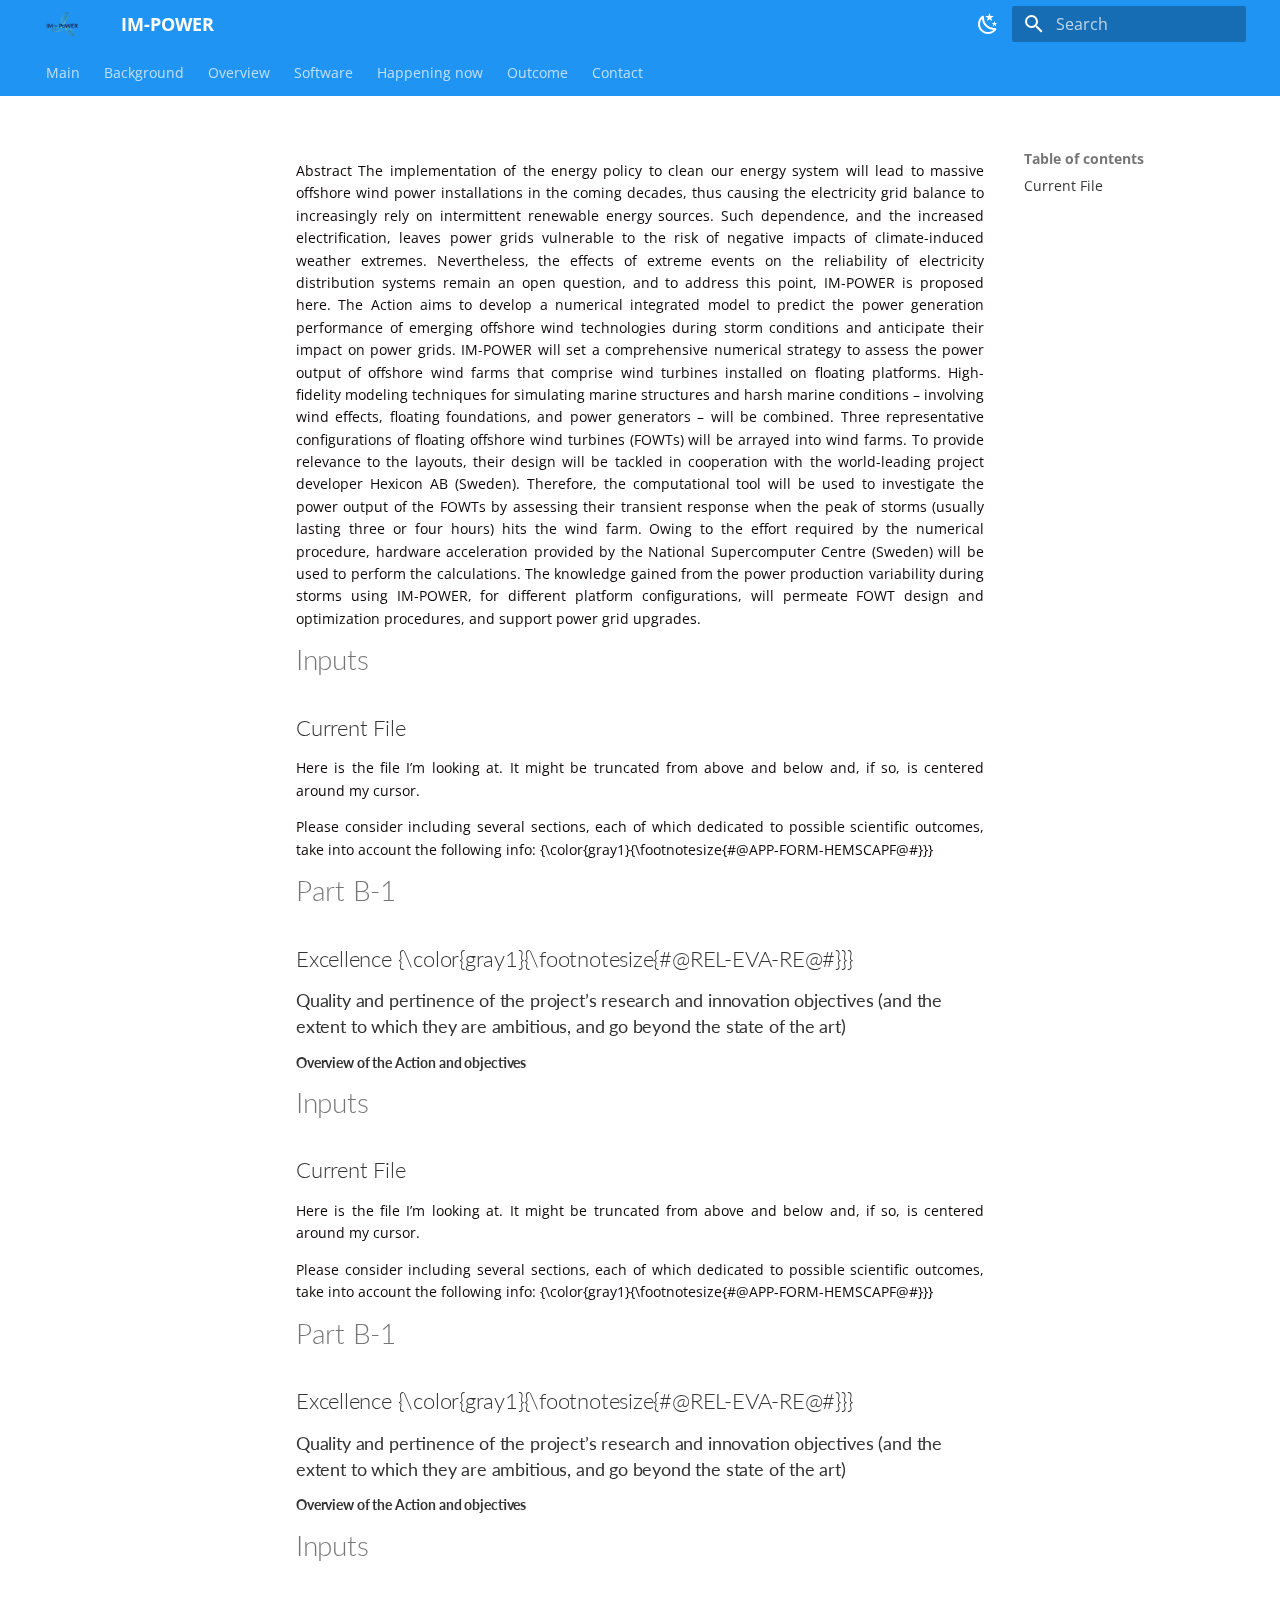
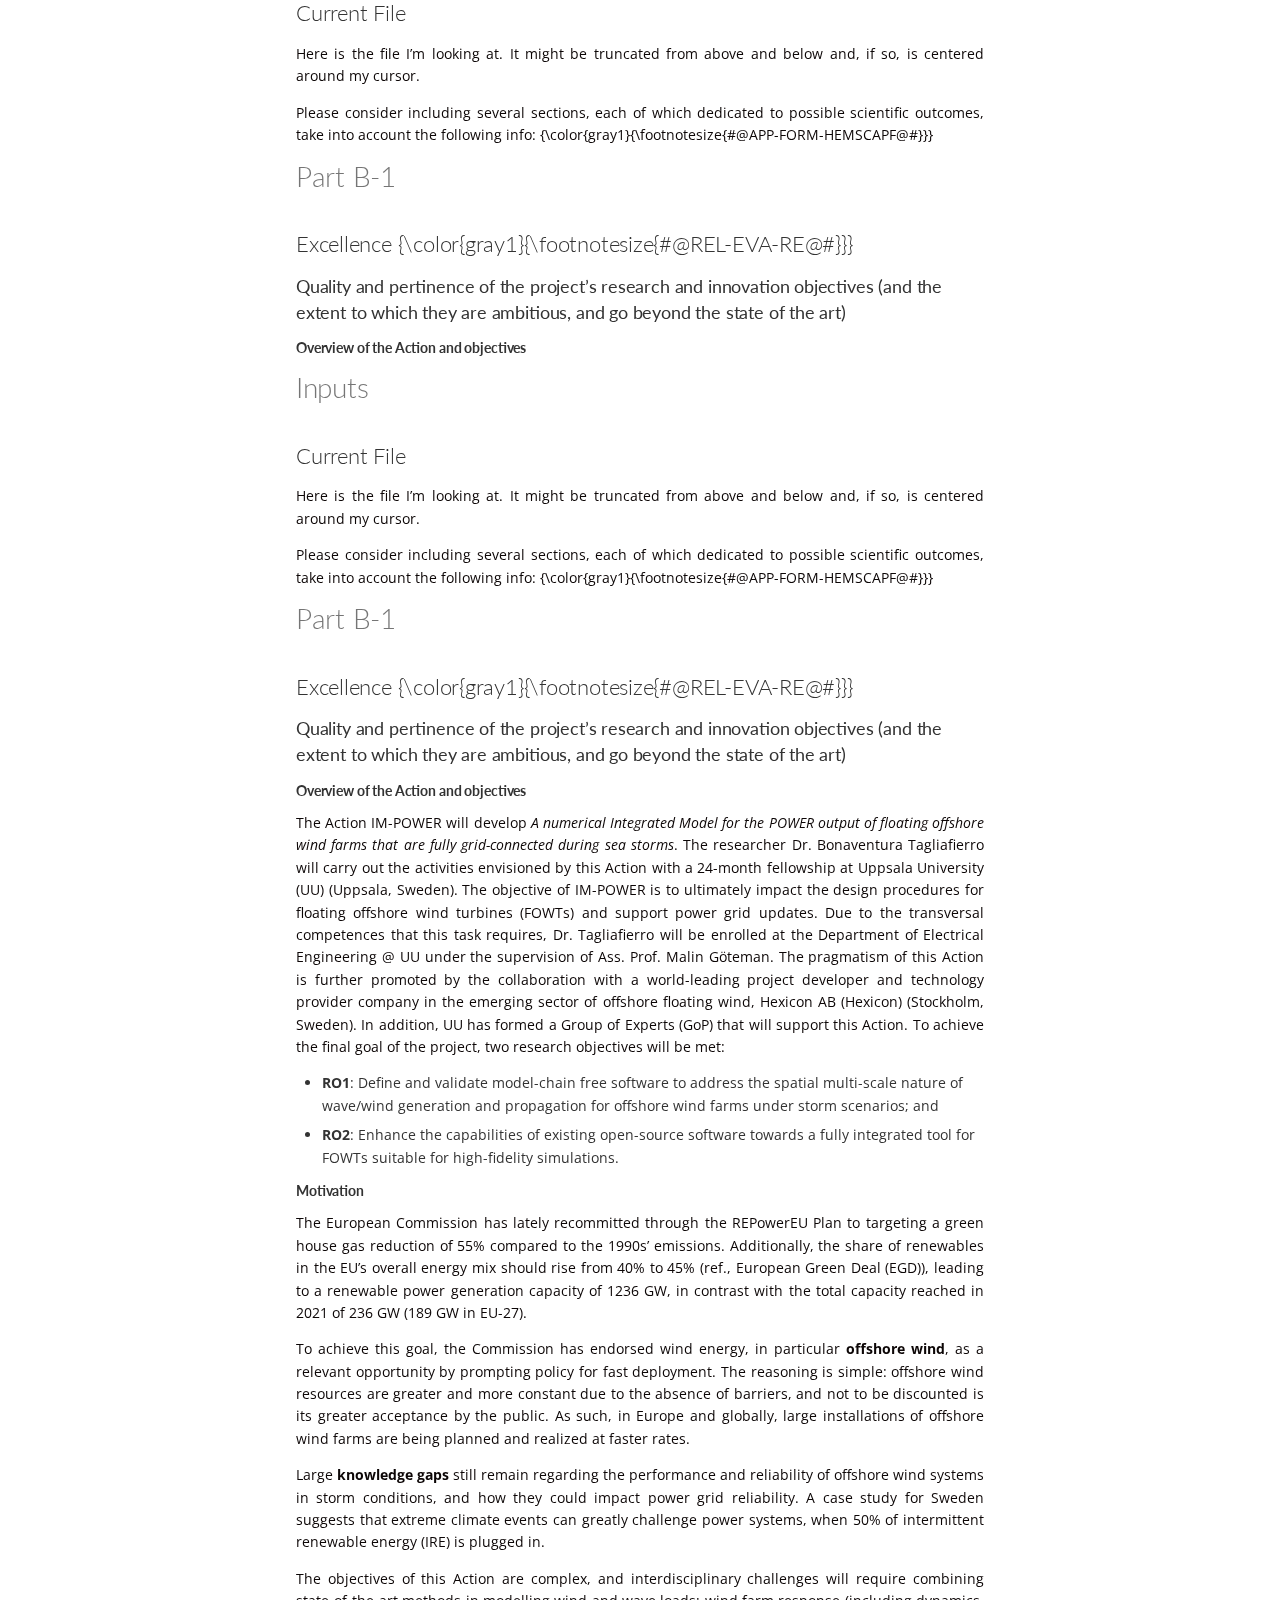
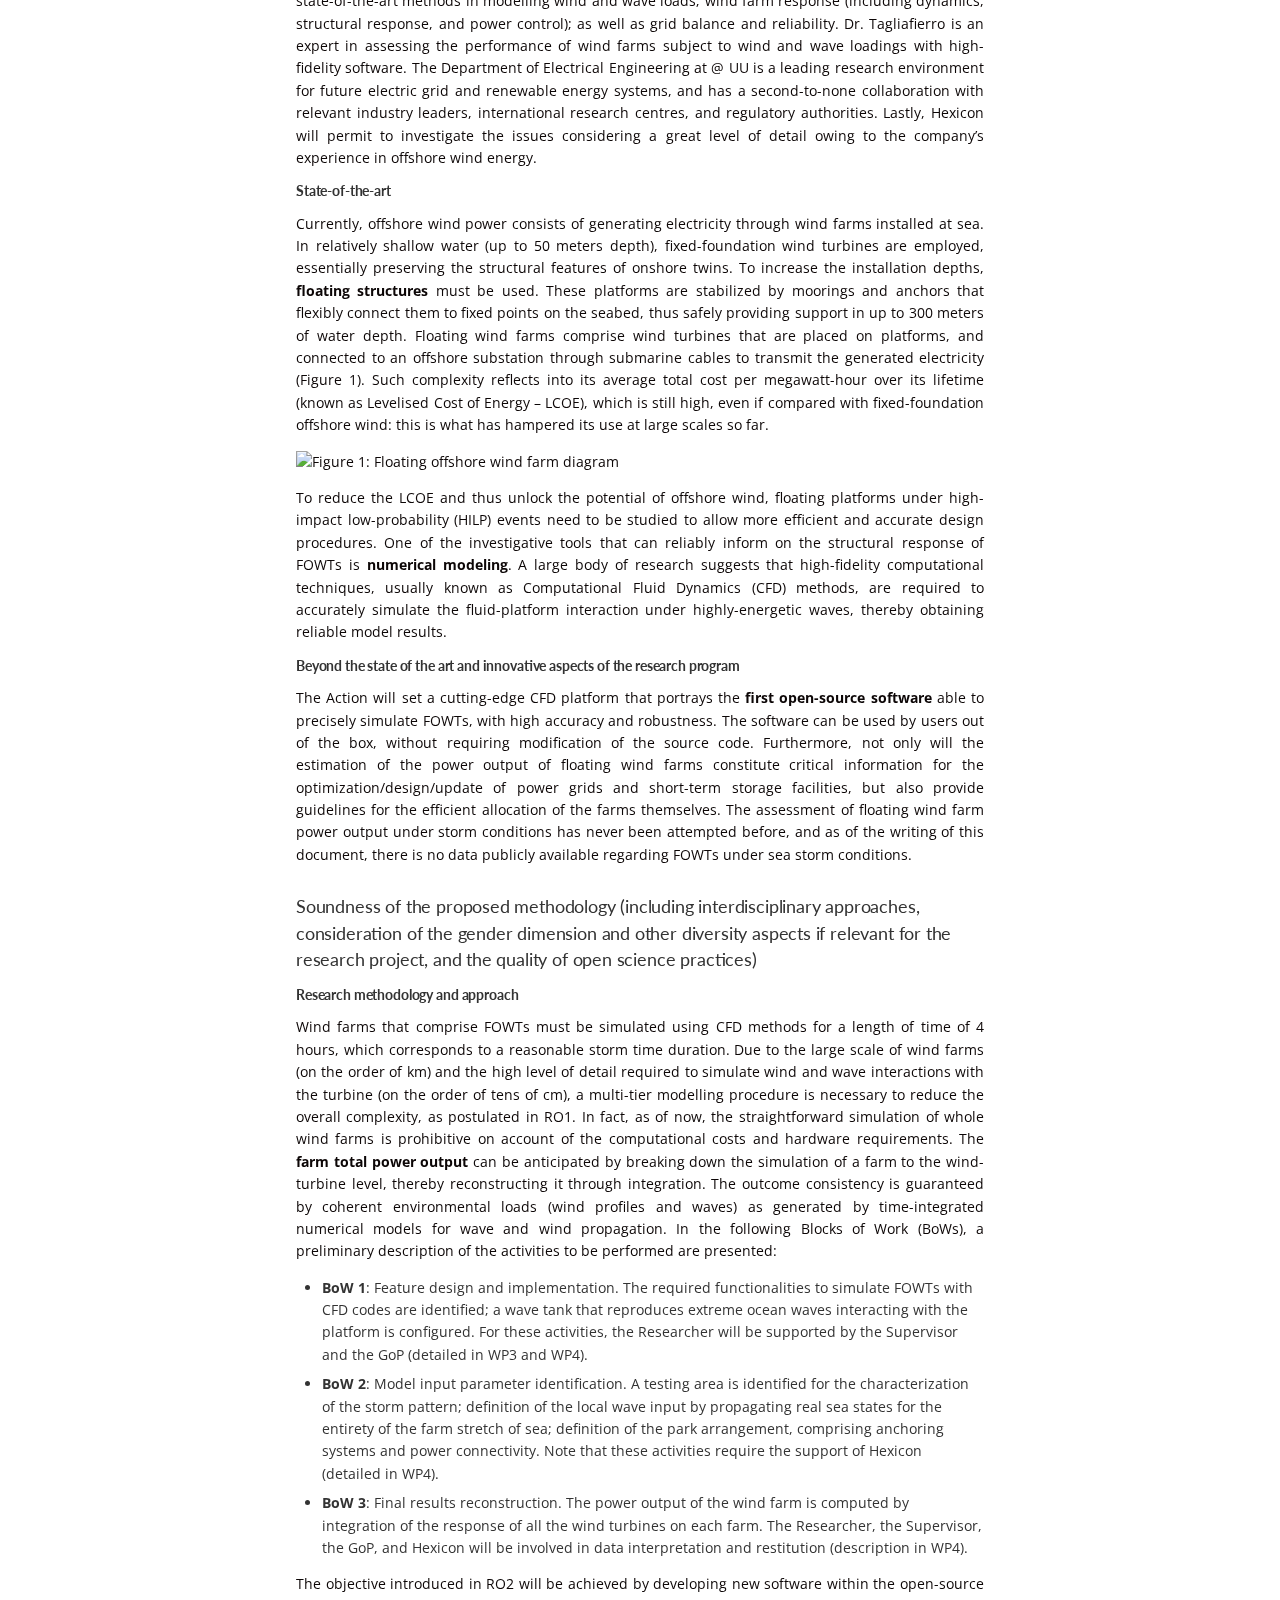
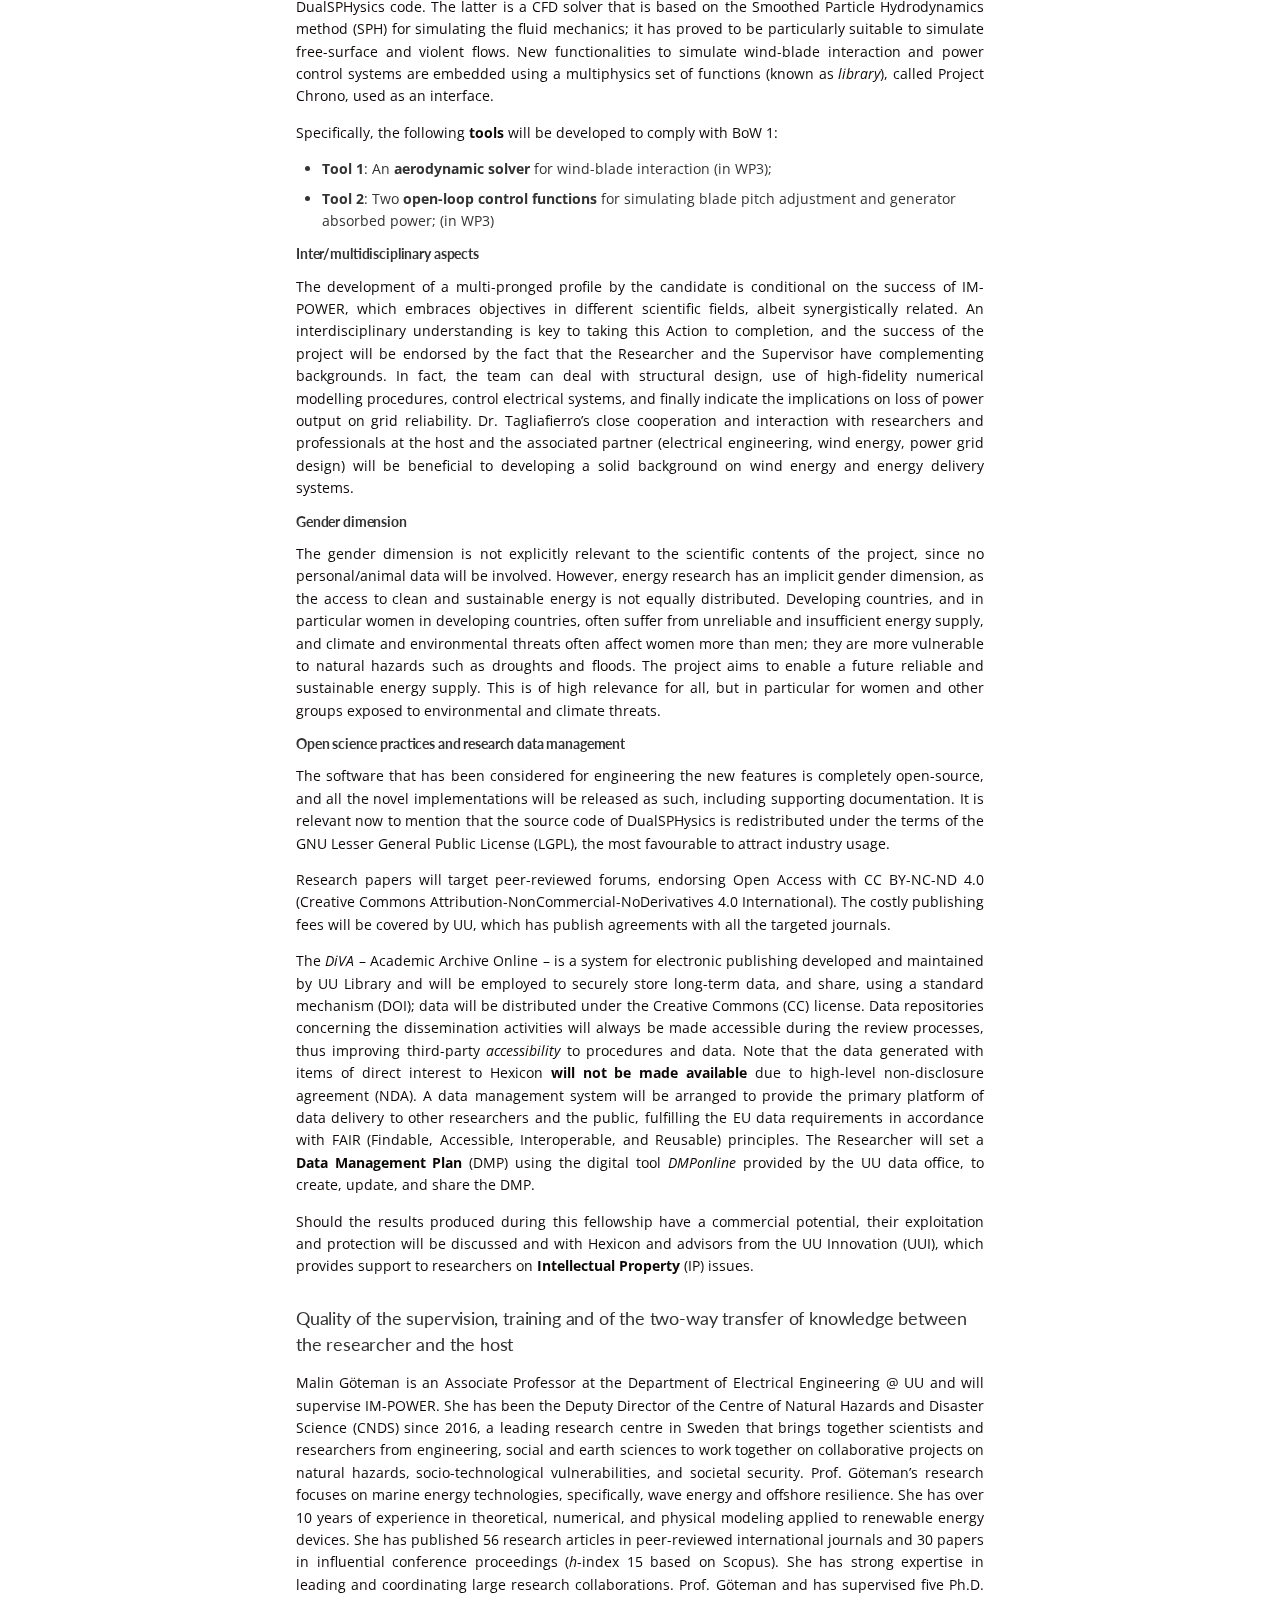
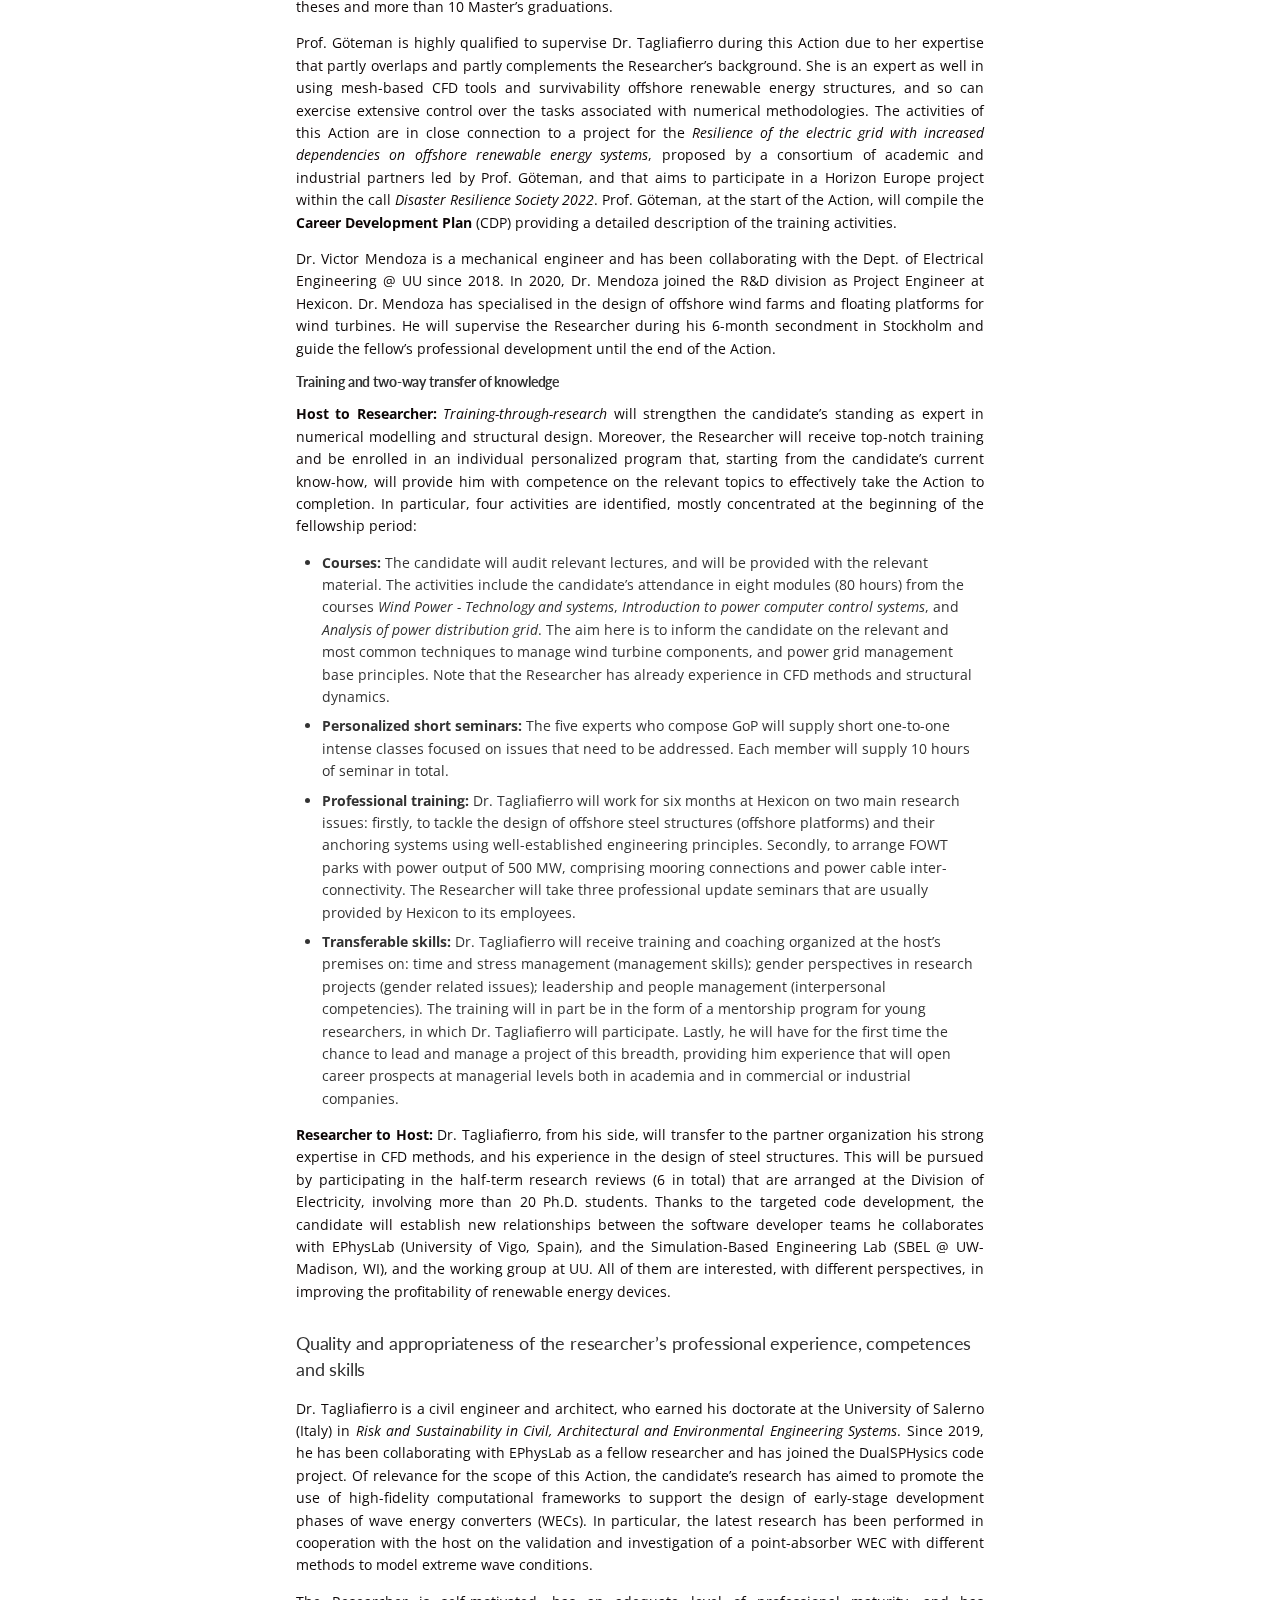
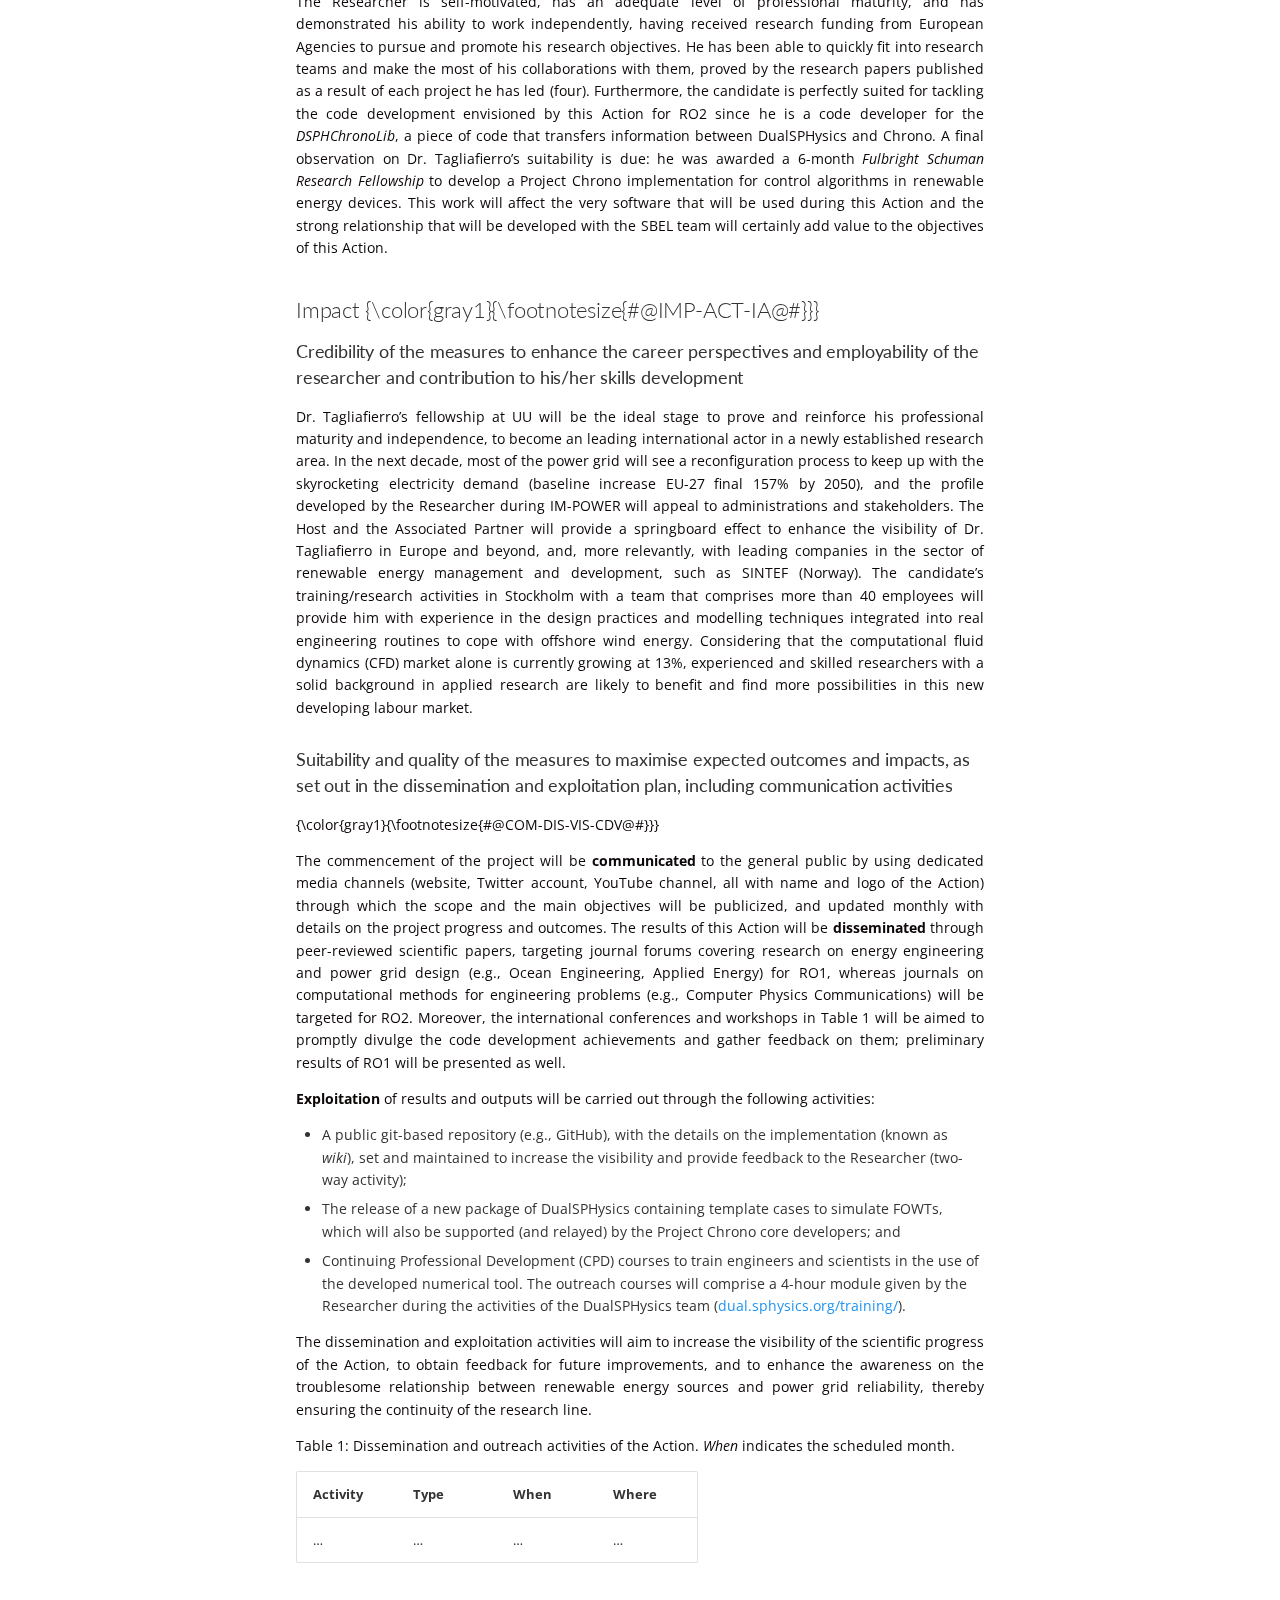
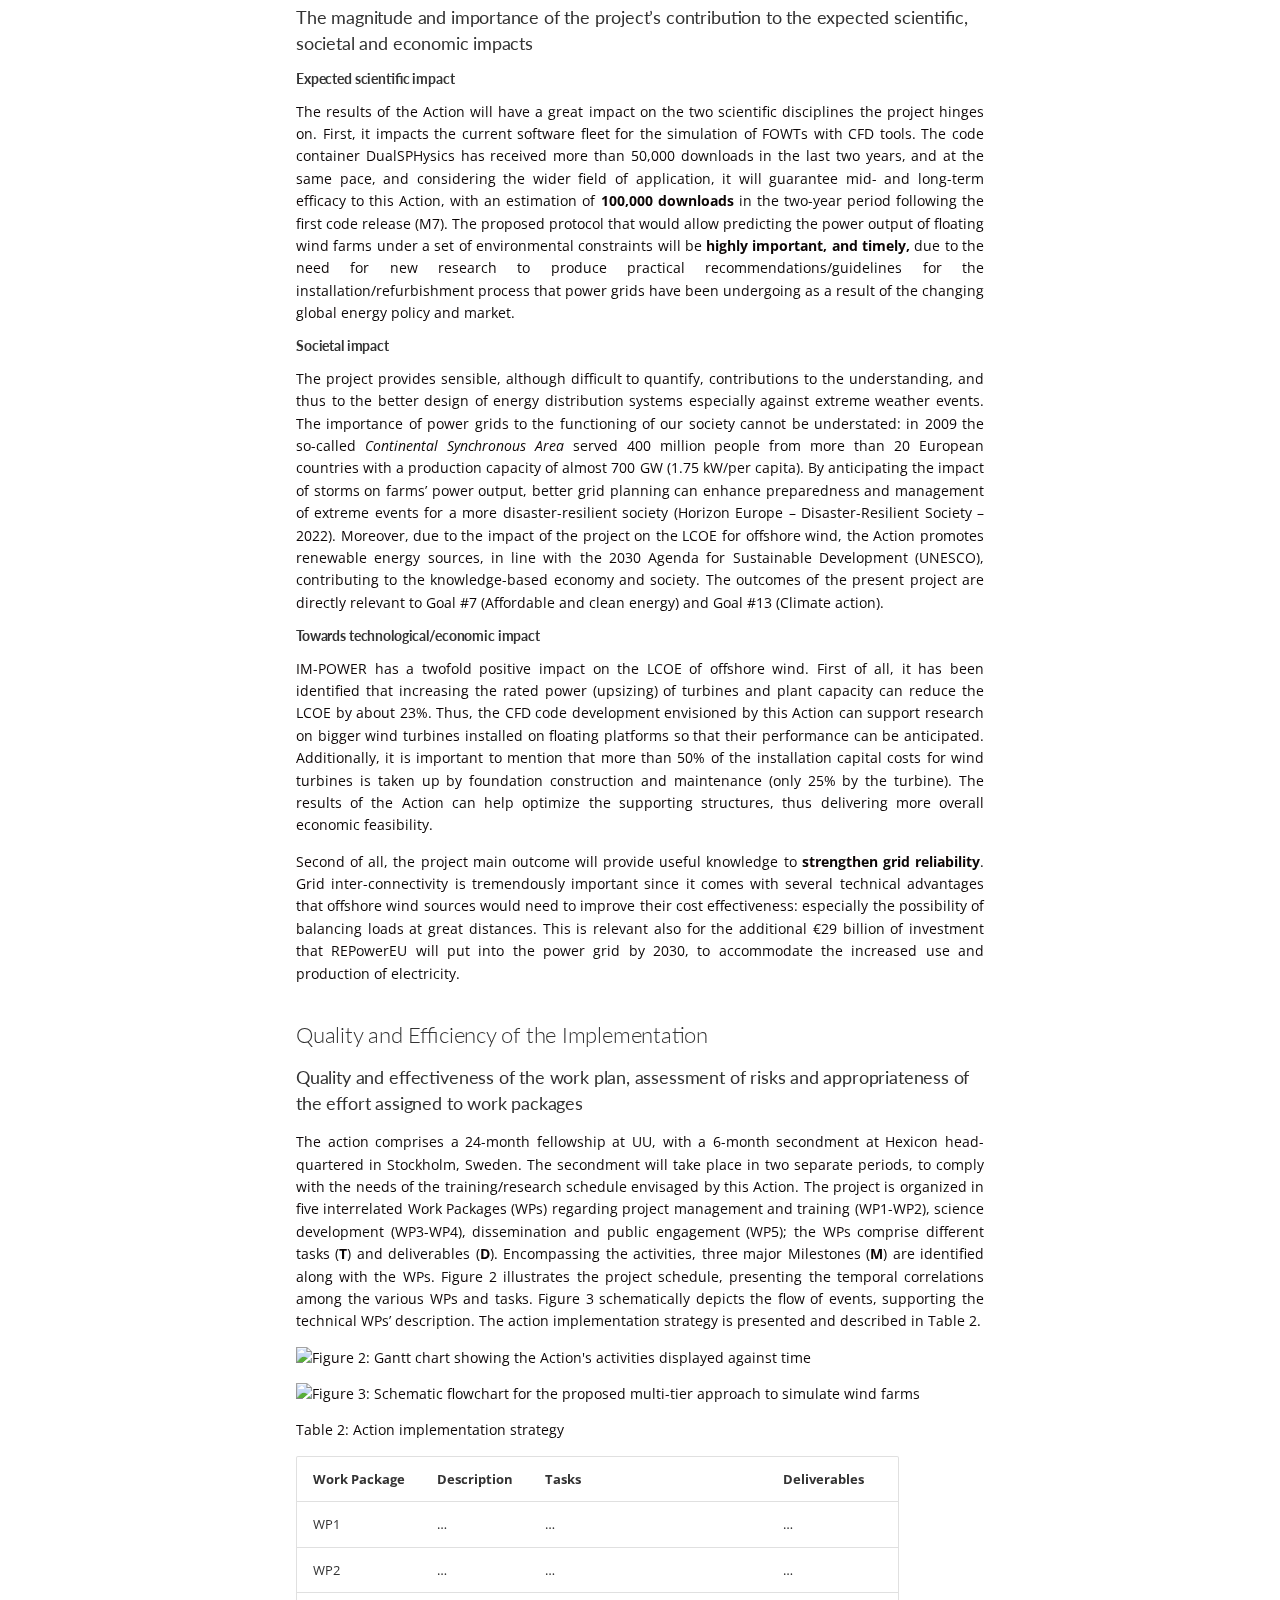
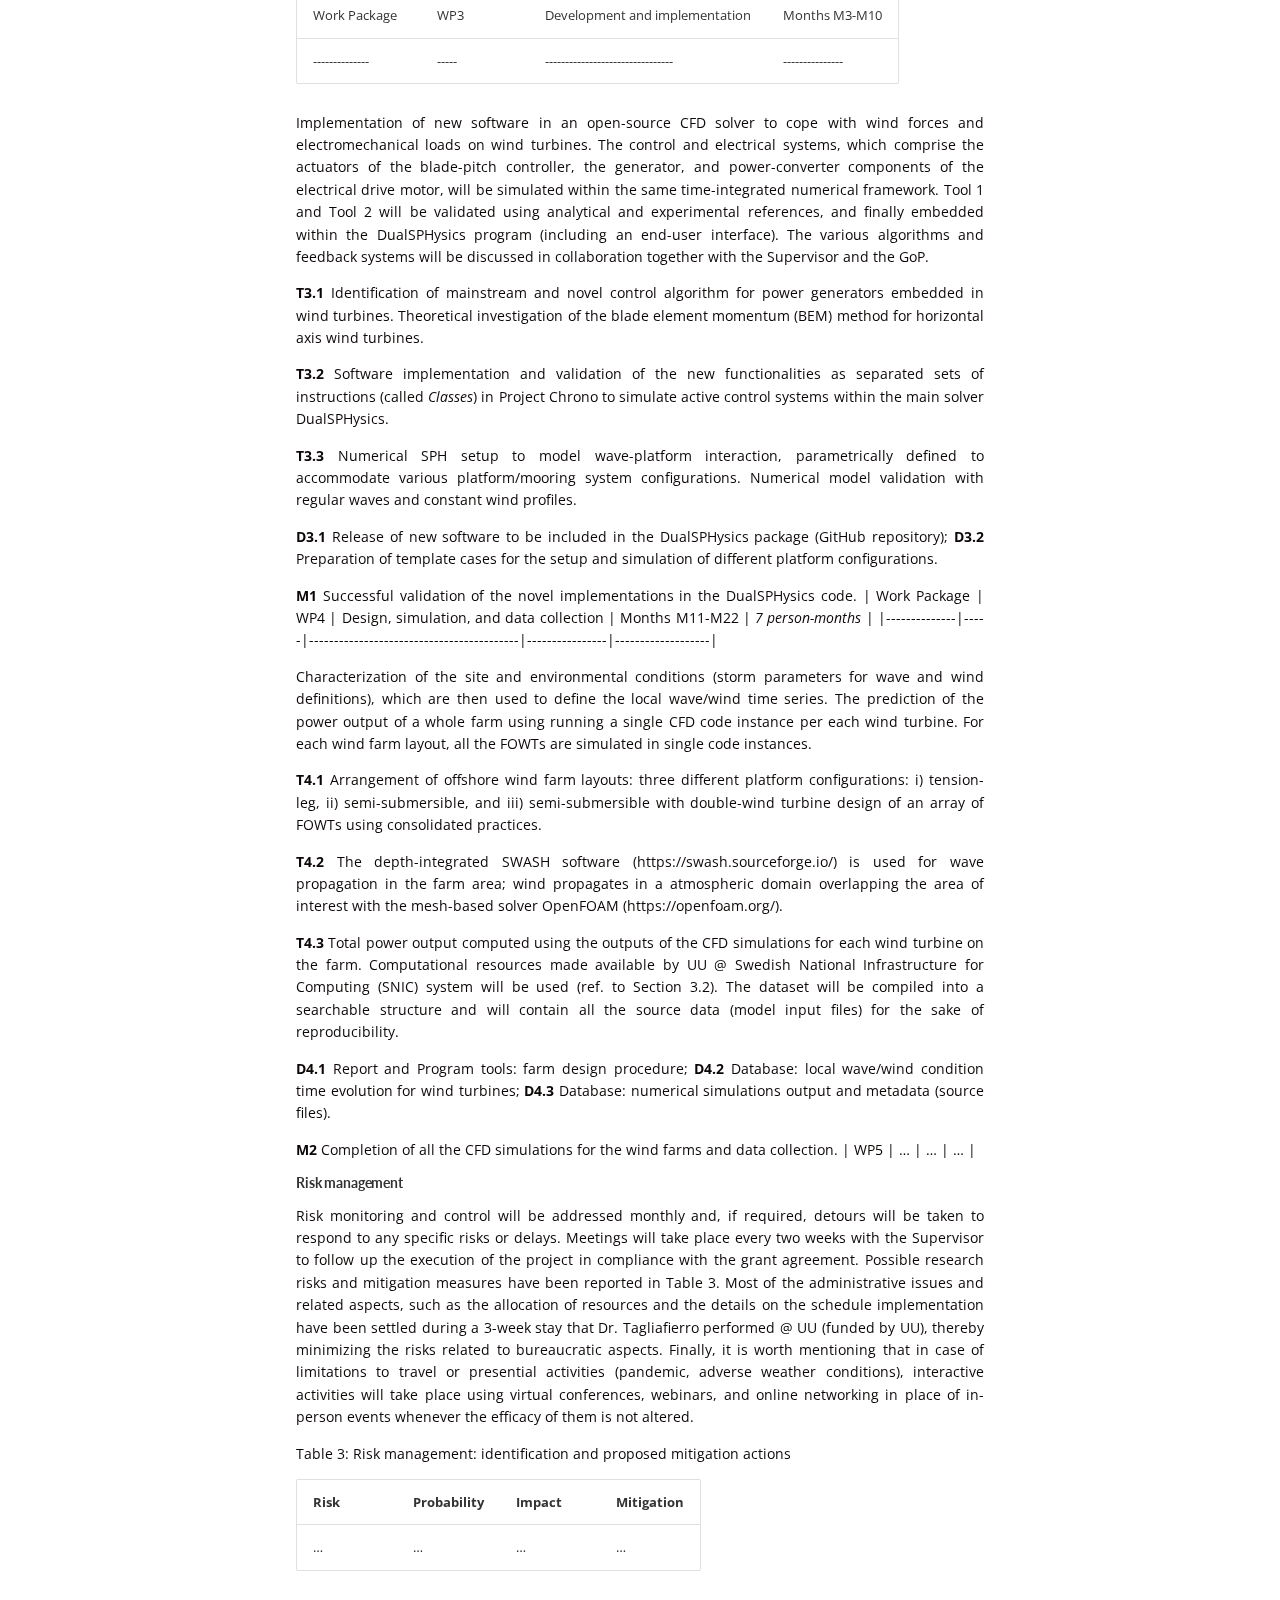
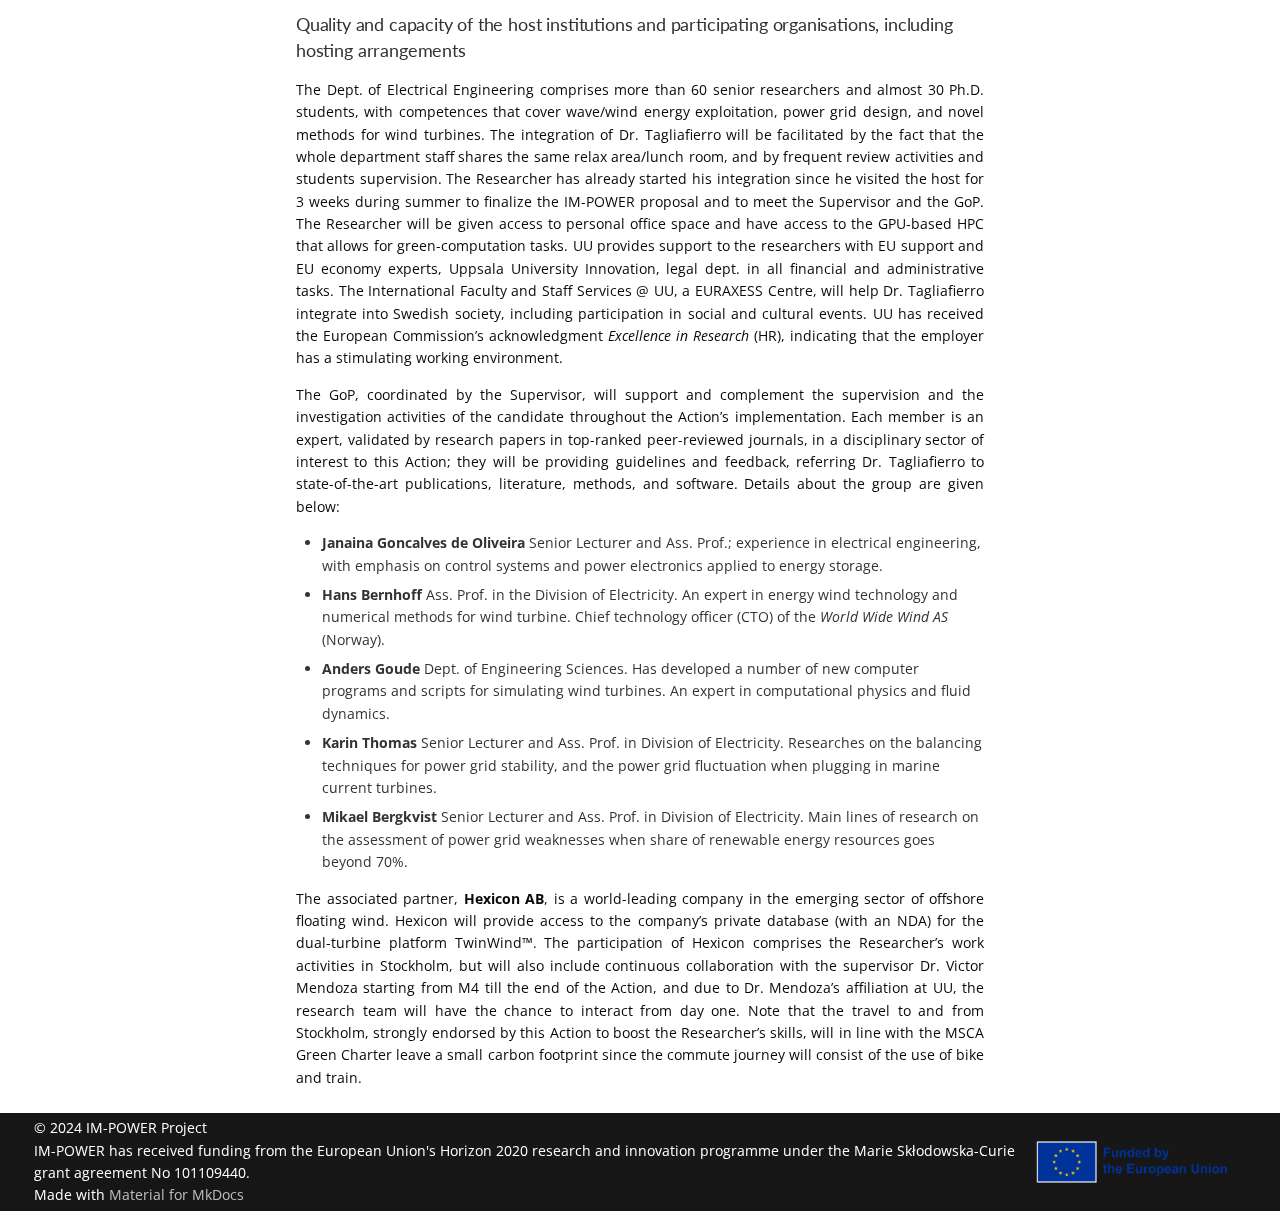
==== info/index.html @ d91d82f1 "Add files via upload" ====
<!doctype html>
<html lang="en" class="no-js">
  <head>
    
      <meta charset="utf-8">
      <meta name="viewport" content="width=device-width,initial-scale=1">
      
      
        <meta name="author" content="Bonaventura Tagliafierro">
      
      
        <link rel="canonical" href="https://example.com/info/">
      
      
      
      
      <link rel="icon" href="../assets/images/favicon.ico">
      <meta name="generator" content="mkdocs-1.6.1, mkdocs-material-9.5.34">
    
    
      
        <title>Info - IM-POWER</title>
      
    
    
      <link rel="stylesheet" href="../assets/stylesheets/main.35f28582.min.css">
      
        
        <link rel="stylesheet" href="../assets/stylesheets/palette.06af60db.min.css">
      
      

  
  
  
  
  <style>:root{--md-annotation-icon:url('data:image/svg+xml;charset=utf-8,<svg xmlns="http://www.w3.org/2000/svg" viewBox="0 0 24 24"><path d="M22 12a10 10 0 0 1-10 10A10 10 0 0 1 2 12 10 10 0 0 1 12 2a10 10 0 0 1 10 10M6 13h8l-3.5 3.5 1.42 1.42L17.84 12l-5.92-5.92L10.5 7.5 14 11H6z"/></svg>');}</style>


    
    
      
    
    
      
    
    
      <link rel="stylesheet" href="../stylesheets/extra.css">
    
      <link rel="stylesheet" href="../meta">
    
      <link rel="stylesheet" href="../admonition">
    
      <link rel="stylesheet" href="../stylesheets/custom.css">
    
      <link rel="stylesheet" href="https://fonts.googleapis.com/css2?family=Inter:wght@400;700&display=swap">
    
    <script>__md_scope=new URL("..",location),__md_hash=e=>[...e].reduce(((e,_)=>(e<<5)-e+_.charCodeAt(0)),0),__md_get=(e,_=localStorage,t=__md_scope)=>JSON.parse(_.getItem(t.pathname+"."+e)),__md_set=(e,_,t=localStorage,a=__md_scope)=>{try{t.setItem(a.pathname+"."+e,JSON.stringify(_))}catch(e){}}</script>
    
      

    
    
    
  </head>
  
  
    
    
      
    
    
    
    
    <body dir="ltr" data-md-color-scheme="default" data-md-color-primary="blue" data-md-color-accent="light-blue">
  
    
    <input class="md-toggle" data-md-toggle="drawer" type="checkbox" id="__drawer" autocomplete="off">
    <input class="md-toggle" data-md-toggle="search" type="checkbox" id="__search" autocomplete="off">
    <label class="md-overlay" for="__drawer"></label>
    <div data-md-component="skip">
      
        
        <a href="#inputs" class="md-skip">
          Skip to content
        </a>
      
    </div>
    <div data-md-component="announce">
      
    </div>
    
    
      

<header class="md-header" data-md-component="header">
  <nav class="md-header__inner md-grid" aria-label="Header">
    <a href="https://example.com" title="IM-POWER" class="md-header__button md-logo" aria-label="IM-POWER" data-md-component="logo">
      
  <img src="../assets/images/logo.png" alt="logo">

    </a>
    <label class="md-header__button md-icon" for="__drawer">
      
      <svg xmlns="http://www.w3.org/2000/svg" viewBox="0 0 24 24"><path d="M3 6h18v2H3zm0 5h18v2H3zm0 5h18v2H3z"/></svg>
    </label>
    <div class="md-header__title" data-md-component="header-title">
      <div class="md-header__ellipsis">
        <div class="md-header__topic">
          <span class="md-ellipsis">
            IM-POWER
          </span>
        </div>
        <div class="md-header__topic" data-md-component="header-topic">
          <span class="md-ellipsis">
            
              Info
            
          </span>
        </div>
      </div>
    </div>
    
      
        <form class="md-header__option" data-md-component="palette">
  
    
    
    
    <input class="md-option" data-md-color-media="(prefers-color-scheme: light)" data-md-color-scheme="default" data-md-color-primary="blue" data-md-color-accent="light-blue"  aria-label="Switch to dark mode"  type="radio" name="__palette" id="__palette_0">
    
      <label class="md-header__button md-icon" title="Switch to dark mode" for="__palette_1" hidden>
        <svg xmlns="http://www.w3.org/2000/svg" viewBox="0 0 24 24"><path d="m17.75 4.09-2.53 1.94.91 3.06-2.63-1.81-2.63 1.81.91-3.06-2.53-1.94L12.44 4l1.06-3 1.06 3zm3.5 6.91-1.64 1.25.59 1.98-1.7-1.17-1.7 1.17.59-1.98L15.75 11l2.06-.05L18.5 9l.69 1.95zm-2.28 4.95c.83-.08 1.72 1.1 1.19 1.85-.32.45-.66.87-1.08 1.27C15.17 23 8.84 23 4.94 19.07c-3.91-3.9-3.91-10.24 0-14.14.4-.4.82-.76 1.27-1.08.75-.53 1.93.36 1.85 1.19-.27 2.86.69 5.83 2.89 8.02a9.96 9.96 0 0 0 8.02 2.89m-1.64 2.02a12.08 12.08 0 0 1-7.8-3.47c-2.17-2.19-3.33-5-3.49-7.82-2.81 3.14-2.7 7.96.31 10.98 3.02 3.01 7.84 3.12 10.98.31"/></svg>
      </label>
    
  
    
    
    
    <input class="md-option" data-md-color-media="(prefers-color-scheme: dark)" data-md-color-scheme="slate" data-md-color-primary="blue" data-md-color-accent="light-blue"  aria-label="Switch to light mode"  type="radio" name="__palette" id="__palette_1">
    
      <label class="md-header__button md-icon" title="Switch to light mode" for="__palette_0" hidden>
        <svg xmlns="http://www.w3.org/2000/svg" viewBox="0 0 24 24"><path d="M12 7a5 5 0 0 1 5 5 5 5 0 0 1-5 5 5 5 0 0 1-5-5 5 5 0 0 1 5-5m0 2a3 3 0 0 0-3 3 3 3 0 0 0 3 3 3 3 0 0 0 3-3 3 3 0 0 0-3-3m0-7 2.39 3.42C13.65 5.15 12.84 5 12 5s-1.65.15-2.39.42zM3.34 7l4.16-.35A7.2 7.2 0 0 0 5.94 8.5c-.44.74-.69 1.5-.83 2.29zm.02 10 1.76-3.77a7.131 7.131 0 0 0 2.38 4.14zM20.65 7l-1.77 3.79a7.02 7.02 0 0 0-2.38-4.15zm-.01 10-4.14.36c.59-.51 1.12-1.14 1.54-1.86.42-.73.69-1.5.83-2.29zM12 22l-2.41-3.44c.74.27 1.55.44 2.41.44.82 0 1.63-.17 2.37-.44z"/></svg>
      </label>
    
  
</form>
      
    
    
      <script>var palette=__md_get("__palette");if(palette&&palette.color){if("(prefers-color-scheme)"===palette.color.media){var media=matchMedia("(prefers-color-scheme: light)"),input=document.querySelector(media.matches?"[data-md-color-media='(prefers-color-scheme: light)']":"[data-md-color-media='(prefers-color-scheme: dark)']");palette.color.media=input.getAttribute("data-md-color-media"),palette.color.scheme=input.getAttribute("data-md-color-scheme"),palette.color.primary=input.getAttribute("data-md-color-primary"),palette.color.accent=input.getAttribute("data-md-color-accent")}for(var[key,value]of Object.entries(palette.color))document.body.setAttribute("data-md-color-"+key,value)}</script>
    
    
    
      <label class="md-header__button md-icon" for="__search">
        
        <svg xmlns="http://www.w3.org/2000/svg" viewBox="0 0 24 24"><path d="M9.5 3A6.5 6.5 0 0 1 16 9.5c0 1.61-.59 3.09-1.56 4.23l.27.27h.79l5 5-1.5 1.5-5-5v-.79l-.27-.27A6.52 6.52 0 0 1 9.5 16 6.5 6.5 0 0 1 3 9.5 6.5 6.5 0 0 1 9.5 3m0 2C7 5 5 7 5 9.5S7 14 9.5 14 14 12 14 9.5 12 5 9.5 5"/></svg>
      </label>
      <div class="md-search" data-md-component="search" role="dialog">
  <label class="md-search__overlay" for="__search"></label>
  <div class="md-search__inner" role="search">
    <form class="md-search__form" name="search">
      <input type="text" class="md-search__input" name="query" aria-label="Search" placeholder="Search" autocapitalize="off" autocorrect="off" autocomplete="off" spellcheck="false" data-md-component="search-query" required>
      <label class="md-search__icon md-icon" for="__search">
        
        <svg xmlns="http://www.w3.org/2000/svg" viewBox="0 0 24 24"><path d="M9.5 3A6.5 6.5 0 0 1 16 9.5c0 1.61-.59 3.09-1.56 4.23l.27.27h.79l5 5-1.5 1.5-5-5v-.79l-.27-.27A6.52 6.52 0 0 1 9.5 16 6.5 6.5 0 0 1 3 9.5 6.5 6.5 0 0 1 9.5 3m0 2C7 5 5 7 5 9.5S7 14 9.5 14 14 12 14 9.5 12 5 9.5 5"/></svg>
        
        <svg xmlns="http://www.w3.org/2000/svg" viewBox="0 0 24 24"><path d="M20 11v2H8l5.5 5.5-1.42 1.42L4.16 12l7.92-7.92L13.5 5.5 8 11z"/></svg>
      </label>
      <nav class="md-search__options" aria-label="Search">
        
        <button type="reset" class="md-search__icon md-icon" title="Clear" aria-label="Clear" tabindex="-1">
          
          <svg xmlns="http://www.w3.org/2000/svg" viewBox="0 0 24 24"><path d="M19 6.41 17.59 5 12 10.59 6.41 5 5 6.41 10.59 12 5 17.59 6.41 19 12 13.41 17.59 19 19 17.59 13.41 12z"/></svg>
        </button>
      </nav>
      
    </form>
    <div class="md-search__output">
      <div class="md-search__scrollwrap" tabindex="0" data-md-scrollfix>
        <div class="md-search-result" data-md-component="search-result">
          <div class="md-search-result__meta">
            Initializing search
          </div>
          <ol class="md-search-result__list" role="presentation"></ol>
        </div>
      </div>
    </div>
  </div>
</div>
    
    
  </nav>
  
</header>
    
    <div class="md-container" data-md-component="container">
      
      
        
          
            
<nav class="md-tabs" aria-label="Tabs" data-md-component="tabs">
  <div class="md-grid">
    <ul class="md-tabs__list">
      
        
  
  
  
    <li class="md-tabs__item">
      <a href=".." class="md-tabs__link">
        
  
    
  
  Main

      </a>
    </li>
  

      
        
  
  
  
    <li class="md-tabs__item">
      <a href="../pages/background/" class="md-tabs__link">
        
  
    
  
  Background

      </a>
    </li>
  

      
        
  
  
  
    <li class="md-tabs__item">
      <a href="../pages/methodology/" class="md-tabs__link">
        
  
    
  
  Overview

      </a>
    </li>
  

      
        
  
  
  
    
    
      <li class="md-tabs__item">
        <a href="../pages/code/" class="md-tabs__link">
          
  
  Software

        </a>
      </li>
    
  

      
        
  
  
  
    <li class="md-tabs__item">
      <a href="../pages/happening/" class="md-tabs__link">
        
  
    
  
  Happening now

      </a>
    </li>
  

      
        
  
  
  
    <li class="md-tabs__item">
      <a href="../pages/outcome/" class="md-tabs__link">
        
  
    
  
  Outcome

      </a>
    </li>
  

      
        
  
  
  
    <li class="md-tabs__item">
      <a href="../pages/contact/" class="md-tabs__link">
        
  
    
  
  Contact

      </a>
    </li>
  

      
    </ul>
  </div>
</nav>
          
        
      
      <main class="md-main" data-md-component="main">
        <div class="md-main__inner md-grid">
          
            
              
              <div class="md-sidebar md-sidebar--primary" data-md-component="sidebar" data-md-type="navigation" >
                <div class="md-sidebar__scrollwrap">
                  <div class="md-sidebar__inner">
                    


  


<nav class="md-nav md-nav--primary md-nav--lifted" aria-label="Navigation" data-md-level="0">
  <label class="md-nav__title" for="__drawer">
    <a href="https://example.com" title="IM-POWER" class="md-nav__button md-logo" aria-label="IM-POWER" data-md-component="logo">
      
  <img src="../assets/images/logo.png" alt="logo">

    </a>
    IM-POWER
  </label>
  
  <ul class="md-nav__list" data-md-scrollfix>
    
      
      
  
  
  
  
    <li class="md-nav__item">
      <a href=".." class="md-nav__link">
        
  
  <span class="md-ellipsis">
    Main
  </span>
  

      </a>
    </li>
  

    
      
      
  
  
  
  
    <li class="md-nav__item">
      <a href="../pages/background/" class="md-nav__link">
        
  
  <span class="md-ellipsis">
    Background
  </span>
  

      </a>
    </li>
  

    
      
      
  
  
  
  
    <li class="md-nav__item">
      <a href="../pages/methodology/" class="md-nav__link">
        
  
  <span class="md-ellipsis">
    Overview
  </span>
  

      </a>
    </li>
  

    
      
      
  
  
  
  
    
    
    
      
      
        
      
    
    
    <li class="md-nav__item md-nav__item--nested">
      
        
        
          
        
        <input class="md-nav__toggle md-toggle md-toggle--indeterminate" type="checkbox" id="__nav_4" >
        
          
          <label class="md-nav__link" for="__nav_4" id="__nav_4_label" tabindex="0">
            
  
  <span class="md-ellipsis">
    Software
  </span>
  

            <span class="md-nav__icon md-icon"></span>
          </label>
        
        <nav class="md-nav" data-md-level="1" aria-labelledby="__nav_4_label" aria-expanded="false">
          <label class="md-nav__title" for="__nav_4">
            <span class="md-nav__icon md-icon"></span>
            Software
          </label>
          <ul class="md-nav__list" data-md-scrollfix>
            
              
                
  
  
  
  
    <li class="md-nav__item">
      <a href="../pages/code/" class="md-nav__link">
        
  
  <span class="md-ellipsis">
    Code
  </span>
  

      </a>
    </li>
  

              
            
          </ul>
        </nav>
      
    </li>
  

    
      
      
  
  
  
  
    <li class="md-nav__item">
      <a href="../pages/happening/" class="md-nav__link">
        
  
  <span class="md-ellipsis">
    Happening now
  </span>
  

      </a>
    </li>
  

    
      
      
  
  
  
  
    <li class="md-nav__item">
      <a href="../pages/outcome/" class="md-nav__link">
        
  
  <span class="md-ellipsis">
    Outcome
  </span>
  

      </a>
    </li>
  

    
      
      
  
  
  
  
    <li class="md-nav__item">
      <a href="../pages/contact/" class="md-nav__link">
        
  
  <span class="md-ellipsis">
    Contact
  </span>
  

      </a>
    </li>
  

    
  </ul>
</nav>
                  </div>
                </div>
              </div>
            
            
              
              <div class="md-sidebar md-sidebar--secondary" data-md-component="sidebar" data-md-type="toc" >
                <div class="md-sidebar__scrollwrap">
                  <div class="md-sidebar__inner">
                    

<nav class="md-nav md-nav--secondary" aria-label="Table of contents">
  
  
  
    
  
  
    <label class="md-nav__title" for="__toc">
      <span class="md-nav__icon md-icon"></span>
      Table of contents
    </label>
    <ul class="md-nav__list" data-md-component="toc" data-md-scrollfix>
      
        <li class="md-nav__item">
  <a href="#current_file" class="md-nav__link">
    <span class="md-ellipsis">
      Current File
    </span>
  </a>
  
</li>
      
    </ul>
  
</nav>
                  </div>
                </div>
              </div>
            
          
          
            <div class="md-content" data-md-component="content">
              <article class="md-content__inner md-typeset">
                
                  


<p>Abstract
The implementation of the energy policy to clean our energy system will lead to massive offshore wind power installations in the coming decades, thus causing the electricity grid balance to increasingly rely on intermittent renewable energy sources. Such dependence, and the increased electrification, leaves power grids vulnerable to the risk of negative impacts of climate-induced weather extremes. Nevertheless, the effects of extreme events on the reliability of electricity distribution systems remain an open question, and to address this point, IM-POWER is proposed here. The Action aims to develop a numerical integrated model to predict the power generation performance of emerging offshore wind technologies during storm conditions and anticipate their impact on power grids. IM-POWER will set a comprehensive numerical strategy to assess the power output of offshore wind farms that comprise wind turbines installed on floating platforms. High-fidelity modeling techniques for simulating marine structures and harsh marine conditions – involving wind effects, floating foundations, and power generators – will be combined. Three representative configurations of floating offshore wind turbines (FOWTs) will be arrayed into wind farms. To provide relevance to the layouts, their design will be tackled in cooperation with the world-leading project developer Hexicon AB (Sweden). Therefore, the computational tool will be used to investigate the power output of  the FOWTs by assessing their transient response when the peak of storms (usually lasting three or four hours) hits the wind farm. Owing to the effort required by the numerical procedure, hardware acceleration provided by the National Supercomputer Centre (Sweden) will be used to perform the calculations. The knowledge gained from the power production variability during storms using IM-POWER, for different platform configurations, will permeate FOWT design and optimization procedures, and support power grid upgrades. </p>
<h1 id="inputs">Inputs<a class="headerlink" href="#inputs" title="Permanent link">&para;</a></h1>
<h2 id="current_file">Current File<a class="headerlink" href="#current_file" title="Permanent link">&para;</a></h2>
<p>Here is the file I&rsquo;m looking at. It might be truncated from above and below and, if so, is centered around my cursor.</p>
<p>Please consider including several sections, each of which dedicated to possible scientific outcomes, take into account the following info: {\color{gray1}{\footnotesize{#@APP-FORM-HEMSCAPF@#}}}</p>
<h1 id="part_b-1">Part B-1<a class="headerlink" href="#part_b-1" title="Permanent link">&para;</a></h1>
<h2 id="excellence_colorgray1footnotesizerel-eva-re">Excellence {\color{gray1}{\footnotesize{#@REL-EVA-RE@#}}}<a class="headerlink" href="#excellence_colorgray1footnotesizerel-eva-re" title="Permanent link">&para;</a></h2>
<h3 id="quality_and_pertinence_of_the_projects_research_and_innovation_objectives_and_the_extent_to_which_they_are_ambitious_and_go_beyond_the_state_of_the_art">Quality and pertinence of the project&rsquo;s research and innovation objectives (and the extent to which they are ambitious, and go beyond the state of the art)<a class="headerlink" href="#quality_and_pertinence_of_the_projects_research_and_innovation_objectives_and_the_extent_to_which_they_are_ambitious_and_go_beyond_the_state_of_the_art" title="Permanent link">&para;</a></h3>
<h4 id="overview_of_the_action_and_objectives">Overview of the Action and objectives<a class="headerlink" href="#overview_of_the_action_and_objectives" title="Permanent link">&para;</a></h4>
<h1 id="inputs_1">Inputs<a class="headerlink" href="#inputs_1" title="Permanent link">&para;</a></h1>
<h2 id="current_file_1">Current File<a class="headerlink" href="#current_file_1" title="Permanent link">&para;</a></h2>
<p>Here is the file I&rsquo;m looking at. It might be truncated from above and below and, if so, is centered around my cursor.</p>
<p>Please consider including several sections, each of which dedicated to possible scientific outcomes, take into account the following info: {\color{gray1}{\footnotesize{#@APP-FORM-HEMSCAPF@#}}}</p>
<h1 id="part_b-1_1">Part B-1<a class="headerlink" href="#part_b-1_1" title="Permanent link">&para;</a></h1>
<h2 id="excellence_colorgray1footnotesizerel-eva-re_1">Excellence {\color{gray1}{\footnotesize{#@REL-EVA-RE@#}}}<a class="headerlink" href="#excellence_colorgray1footnotesizerel-eva-re_1" title="Permanent link">&para;</a></h2>
<h3 id="quality_and_pertinence_of_the_projects_research_and_innovation_objectives_and_the_extent_to_which_they_are_ambitious_and_go_beyond_the_state_of_the_art_1">Quality and pertinence of the project&rsquo;s research and innovation objectives (and the extent to which they are ambitious, and go beyond the state of the art)<a class="headerlink" href="#quality_and_pertinence_of_the_projects_research_and_innovation_objectives_and_the_extent_to_which_they_are_ambitious_and_go_beyond_the_state_of_the_art_1" title="Permanent link">&para;</a></h3>
<h4 id="overview_of_the_action_and_objectives_1">Overview of the Action and objectives<a class="headerlink" href="#overview_of_the_action_and_objectives_1" title="Permanent link">&para;</a></h4>
<h1 id="inputs_2">Inputs<a class="headerlink" href="#inputs_2" title="Permanent link">&para;</a></h1>
<h2 id="current_file_2">Current File<a class="headerlink" href="#current_file_2" title="Permanent link">&para;</a></h2>
<p>Here is the file I&rsquo;m looking at. It might be truncated from above and below and, if so, is centered around my cursor.</p>
<p>Please consider including several sections, each of which dedicated to possible scientific outcomes, take into account the following info: {\color{gray1}{\footnotesize{#@APP-FORM-HEMSCAPF@#}}}</p>
<h1 id="part_b-1_2">Part B-1<a class="headerlink" href="#part_b-1_2" title="Permanent link">&para;</a></h1>
<h2 id="excellence_colorgray1footnotesizerel-eva-re_2">Excellence {\color{gray1}{\footnotesize{#@REL-EVA-RE@#}}}<a class="headerlink" href="#excellence_colorgray1footnotesizerel-eva-re_2" title="Permanent link">&para;</a></h2>
<h3 id="quality_and_pertinence_of_the_projects_research_and_innovation_objectives_and_the_extent_to_which_they_are_ambitious_and_go_beyond_the_state_of_the_art_2">Quality and pertinence of the project&rsquo;s research and innovation objectives (and the extent to which they are ambitious, and go beyond the state of the art)<a class="headerlink" href="#quality_and_pertinence_of_the_projects_research_and_innovation_objectives_and_the_extent_to_which_they_are_ambitious_and_go_beyond_the_state_of_the_art_2" title="Permanent link">&para;</a></h3>
<h4 id="overview_of_the_action_and_objectives_2">Overview of the Action and objectives<a class="headerlink" href="#overview_of_the_action_and_objectives_2" title="Permanent link">&para;</a></h4>
<h1 id="inputs_3">Inputs<a class="headerlink" href="#inputs_3" title="Permanent link">&para;</a></h1>
<h2 id="current_file_3">Current File<a class="headerlink" href="#current_file_3" title="Permanent link">&para;</a></h2>
<p>Here is the file I&rsquo;m looking at. It might be truncated from above and below and, if so, is centered around my cursor.</p>
<p>Please consider including several sections, each of which dedicated to possible scientific outcomes, take into account the following info: {\color{gray1}{\footnotesize{#@APP-FORM-HEMSCAPF@#}}}</p>
<h1 id="part_b-1_3">Part B-1<a class="headerlink" href="#part_b-1_3" title="Permanent link">&para;</a></h1>
<h2 id="excellence_colorgray1footnotesizerel-eva-re_3">Excellence {\color{gray1}{\footnotesize{#@REL-EVA-RE@#}}}<a class="headerlink" href="#excellence_colorgray1footnotesizerel-eva-re_3" title="Permanent link">&para;</a></h2>
<h3 id="quality_and_pertinence_of_the_projects_research_and_innovation_objectives_and_the_extent_to_which_they_are_ambitious_and_go_beyond_the_state_of_the_art_3">Quality and pertinence of the project&rsquo;s research and innovation objectives (and the extent to which they are ambitious, and go beyond the state of the art)<a class="headerlink" href="#quality_and_pertinence_of_the_projects_research_and_innovation_objectives_and_the_extent_to_which_they_are_ambitious_and_go_beyond_the_state_of_the_art_3" title="Permanent link">&para;</a></h3>
<h4 id="overview_of_the_action_and_objectives_3">Overview of the Action and objectives<a class="headerlink" href="#overview_of_the_action_and_objectives_3" title="Permanent link">&para;</a></h4>
<p>The Action IM-POWER will develop <em>A numerical </em><em>I</em><em>ntegrated </em><em>M</em><em>odel for the </em><em>POWER</em><em> output of floating offshore wind farms that are fully grid-connected during sea storms</em>. The researcher Dr. Bonaventura Tagliafierro will carry out the activities envisioned by this Action with a 24-month fellowship at Uppsala University (UU) (Uppsala, Sweden). The objective of IM-POWER is to ultimately impact the design procedures for floating offshore wind turbines (FOWTs) and support power grid updates. Due to the transversal competences that this task requires, Dr. Tagliafierro will be enrolled at the Department of Electrical Engineering @ UU under the supervision of Ass. Prof. Malin Göteman. The pragmatism of this Action is further promoted by the collaboration with a world-leading project developer and technology provider company in the emerging sector of offshore floating wind, Hexicon AB (Hexicon) (Stockholm, Sweden). In addition, UU has formed a Group of Experts (GoP) that will support this Action. To achieve the final goal of the project, two research objectives will be met:</p>
<ul>
<li><strong>RO1</strong>: Define and validate model-chain free software to address the spatial multi-scale nature of wave/wind generation and propagation for offshore wind farms under storm scenarios; and</li>
<li><strong>RO2</strong>: Enhance the capabilities of existing open-source software towards a fully integrated tool for FOWTs suitable for high-fidelity simulations.</li>
</ul>
<h4 id="motivation">Motivation<a class="headerlink" href="#motivation" title="Permanent link">&para;</a></h4>
<p>The European Commission has lately recommitted through the REPowerEU Plan to targeting a green house gas reduction of 55% compared to the 1990s&rsquo; emissions. Additionally, the share of renewables in the EU&rsquo;s overall energy mix should rise from 40% to 45% (ref., European Green Deal (EGD)), leading to a renewable power generation capacity of 1236 GW, in contrast with the total capacity reached in 2021 of 236 GW (189 GW in EU-27).</p>
<p>To achieve this goal, the Commission has endorsed wind energy, in particular <strong>offshore wind</strong>, as a relevant opportunity by prompting policy for fast deployment. The reasoning is simple: offshore wind resources are greater and more constant due to the absence of barriers, and not to be discounted is its greater acceptance by the public. As such, in Europe and globally, large installations of offshore wind farms are being planned and realized at faster rates.</p>
<p>Large <strong>knowledge gaps</strong> still remain regarding the performance and reliability of offshore wind systems in storm conditions, and how they could impact power grid reliability. A case study for Sweden suggests that extreme climate events can greatly challenge power systems, when 50% of intermittent renewable energy (IRE) is plugged in.</p>
<p>The objectives of this Action are complex, and interdisciplinary challenges will require combining state-of-the-art methods in modelling wind and wave loads; wind farm response (including dynamics, structural response, and power control); as well as grid balance and reliability. Dr. Tagliafierro is an expert in assessing the performance of wind farms subject to wind and wave loadings with high-fidelity software. The Department of Electrical Engineering at @ UU is a leading research environment for future electric grid and renewable energy systems, and has a second-to-none collaboration with relevant industry leaders, international research centres, and regulatory authorities. Lastly, Hexicon will permit to investigate the issues considering a great level of detail owing to the company&rsquo;s experience in offshore wind energy.</p>
<h4 id="state-of-the-art">State-of-the-art<a class="headerlink" href="#state-of-the-art" title="Permanent link">&para;</a></h4>
<p>Currently, offshore wind power consists of generating electricity through wind farms installed at sea. In relatively shallow water (up to 50 meters depth), fixed-foundation wind turbines are employed, essentially preserving the structural features of onshore twins. To increase the installation depths, <strong>floating structures</strong> must be used. These platforms are stabilized by moorings and anchors that flexibly connect them to fixed points on the seabed, thus safely providing support in up to 300 meters of water depth. Floating wind farms comprise wind turbines that are placed on platforms, and connected to an offshore substation through submarine cables to transmit the generated electricity (Figure 1). Such complexity reflects into its average total cost per megawatt-hour over its lifetime (known as Levelised Cost of Energy &ndash; LCOE), which is still high, even if compared with fixed-foundation offshore wind: this is what has hampered its use at large scales so far.</p>
<p><img alt="Figure 1: Floating offshore wind farm diagram" src="figure_1.png" /></p>
<p>To reduce the LCOE and thus unlock the potential of offshore wind, floating platforms under high-impact low-probability (HILP) events need to be studied to allow more efficient and accurate design procedures. One of the investigative tools that can reliably inform on the structural response of FOWTs is <strong>numerical modeling</strong>. A large body of research suggests that high-fidelity computational techniques, usually known as Computational Fluid Dynamics (CFD) methods, are required to accurately simulate the fluid-platform interaction under highly-energetic waves, thereby obtaining reliable model results.</p>
<h4 id="beyond_the_state_of_the_art_and_innovative_aspects_of_the_research_program">Beyond the state of the art and innovative aspects of the research program<a class="headerlink" href="#beyond_the_state_of_the_art_and_innovative_aspects_of_the_research_program" title="Permanent link">&para;</a></h4>
<p>The Action will set a cutting-edge CFD platform that portrays the <strong>first open-source software</strong> able to precisely simulate FOWTs, with high accuracy and robustness. The software can be used by users out of the box, without requiring modification of the source code. Furthermore, not only will the estimation of the power output of floating wind farms constitute critical information for the optimization/design/update of power grids and short-term storage facilities, but also provide guidelines for the efficient allocation of the farms themselves. The assessment of floating wind farm power output under storm conditions has never been attempted before, and as of the writing of this document, there is no data publicly available regarding FOWTs under sea storm conditions.</p>
<h3 id="[base64]">Soundness of the proposed methodology (including interdisciplinary approaches, consideration of the gender dimension and other diversity aspects if relevant for the research project, and the quality of open science practices)<a class="headerlink" href="#[base64]" title="Permanent link">&para;</a></h3>
<h4 id="research_methodology_and_approach">Research methodology and approach<a class="headerlink" href="#research_methodology_and_approach" title="Permanent link">&para;</a></h4>
<p>Wind farms that comprise FOWTs must be simulated using CFD methods for a length of time of 4 hours, which corresponds to a reasonable storm time duration. Due to the large scale of wind farms (on the order of km) and the high level of detail required to simulate wind and wave interactions with the turbine (on the order of tens of cm), a multi-tier modelling procedure is necessary to reduce the overall complexity, as postulated in RO1. In fact, as of now, the straightforward simulation of whole wind farms is prohibitive on account of the computational costs and hardware requirements. The <strong>farm total power output</strong> can be anticipated by breaking down the simulation of a farm to the wind-turbine level, thereby reconstructing it through integration. The outcome consistency is guaranteed by coherent environmental loads (wind profiles and waves) as generated by time-integrated numerical models for wave and wind propagation. In the following Blocks of Work (BoWs), a preliminary description of the activities to be performed are presented:</p>
<ul>
<li><strong>BoW 1</strong>: Feature design and implementation. The required functionalities to simulate FOWTs with CFD codes are identified; a wave tank that reproduces extreme ocean waves interacting with the platform is configured. For these activities, the Researcher will be supported by the Supervisor and the GoP (detailed in WP3 and WP4).</li>
<li><strong>BoW 2</strong>: Model input parameter identification. A testing area is identified for the characterization of the storm pattern; definition of the local wave input by propagating real sea states for the entirety of the farm stretch of sea; definition of the park arrangement, comprising anchoring systems and power connectivity. Note that these activities require the support of Hexicon (detailed in WP4).</li>
<li><strong>BoW 3</strong>: Final results reconstruction. The power output of the wind farm is computed by integration of the response of all the wind turbines on each farm. The Researcher, the Supervisor, the GoP, and Hexicon will be involved in data interpretation and restitution (description in WP4).</li>
</ul>
<p>The objective introduced in RO2 will be achieved by developing new software within the open-source DualSPHysics code. The latter is a CFD solver that is based on the Smoothed Particle Hydrodynamics method (SPH) for simulating the fluid mechanics; it has proved to be particularly suitable to simulate free-surface and violent flows. New functionalities to simulate wind-blade interaction and power control systems are embedded using a multiphysics set of functions (known as <em>library</em>), called Project Chrono, used as an interface.</p>
<p>Specifically, the following <strong>tools</strong> will be developed to comply with BoW 1:</p>
<ul>
<li><strong>Tool 1</strong>: An <strong>aerodynamic solver</strong> for wind-blade interaction (in WP3);</li>
<li><strong>Tool 2</strong>: Two <strong>open-loop control functions</strong> for simulating blade pitch adjustment and generator absorbed power; (in WP3)</li>
</ul>
<h4 id="intermultidisciplinary_aspects">Inter/multidisciplinary aspects<a class="headerlink" href="#intermultidisciplinary_aspects" title="Permanent link">&para;</a></h4>
<p>The development of a multi-pronged profile by the candidate is conditional on the success of IM-POWER, which embraces objectives in different scientific fields, albeit synergistically related. An interdisciplinary understanding is key to taking this Action to completion, and the success of the project will be endorsed by the fact that the Researcher and the Supervisor have complementing backgrounds. In fact, the team can deal with structural design, use of high-fidelity numerical modelling procedures, control electrical systems, and finally indicate the implications on loss of power output on grid reliability. Dr. Tagliafierro&rsquo;s close cooperation and interaction with researchers and professionals at the host and the associated partner (electrical engineering, wind energy, power grid design) will be beneficial to developing a solid background on wind energy and energy delivery systems.</p>
<h4 id="gender_dimension">Gender dimension<a class="headerlink" href="#gender_dimension" title="Permanent link">&para;</a></h4>
<p>The gender dimension is not explicitly relevant to the scientific contents of the project, since no personal/animal data will be involved. However, energy research has an implicit gender dimension, as the access to clean and sustainable energy is not equally distributed. Developing countries, and in particular women in developing countries, often suffer from unreliable and insufficient energy supply, and climate and environmental threats often affect women more than men; they are more vulnerable to natural hazards such as droughts and floods. The project aims to enable a future reliable and sustainable energy supply. This is of high relevance for all, but in particular for women and other groups exposed to environmental and climate threats.</p>
<h4 id="open_science_practices_and_research_data_management">Open science practices and research data management<a class="headerlink" href="#open_science_practices_and_research_data_management" title="Permanent link">&para;</a></h4>
<p>The software that has been considered for engineering the new features is completely open-source, and all the novel implementations will be released as such, including supporting documentation. It is relevant now to mention that the source code of DualSPHysics is redistributed under the terms of the GNU Lesser General Public License (LGPL), the most favourable to attract industry usage.</p>
<p>Research papers will target peer-reviewed forums, endorsing Open Access with CC BY-NC-ND 4.0 (Creative Commons Attribution-NonCommercial-NoDerivatives 4.0 International). The costly publishing fees will be covered by UU, which has publish agreements with all the targeted journals.</p>
<p>The <em>DiVA</em> &ndash; Academic Archive Online &ndash; is a system for electronic publishing developed and maintained by UU Library and will be employed to securely store long-term data, and share, using a standard mechanism (DOI); data will be distributed under the Creative Commons (CC) license. Data repositories concerning the dissemination activities will always be made accessible during the review processes, thus improving third-party <em>accessibility</em> to procedures and data. Note that the data generated with items of direct interest to Hexicon <strong>will not be made available</strong> due to high-level non-disclosure agreement (NDA). A data management system will be arranged to provide the primary platform of data delivery to other researchers and the public, fulfilling the EU data requirements in accordance with FAIR (Findable, Accessible, Interoperable, and Reusable) principles. The Researcher will set a <strong>Data Management Plan</strong> (DMP) using the digital tool <em>DMPonline</em> provided by the UU data office, to create, update, and share the DMP.</p>
<p>Should the results produced during this fellowship have a commercial potential, their exploitation and protection will be discussed and with Hexicon and advisors from the UU Innovation (UUI), which provides support to researchers on <strong>Intellectual Property</strong> (IP) issues.</p>
<h3 id="quality_of_the_supervision_training_and_of_the_two-way_transfer_of_knowledge_between_the_researcher_and_the_host">Quality of the supervision, training and of the two-way transfer of knowledge between the researcher and the host<a class="headerlink" href="#quality_of_the_supervision_training_and_of_the_two-way_transfer_of_knowledge_between_the_researcher_and_the_host" title="Permanent link">&para;</a></h3>
<p>Malin Göteman is an Associate Professor at the Department of Electrical Engineering @ UU and will supervise IM-POWER. She has been the Deputy Director of the Centre of Natural Hazards and Disaster Science (CNDS) since 2016, a leading research centre in Sweden that brings together scientists and researchers from engineering, social and earth sciences to work together on collaborative projects on natural hazards, socio-technological vulnerabilities, and societal security. Prof. Göteman&rsquo;s research focuses on marine energy technologies, specifically, wave energy and offshore resilience. She has over 10 years of experience in theoretical, numerical, and physical modeling applied to renewable energy devices. She has published 56 research articles in peer-reviewed international journals and 30 papers in influential conference proceedings (<em>h</em>-index 15 based on Scopus). She has strong expertise in leading and coordinating large research collaborations. Prof. Göteman and has supervised five Ph.D. theses and more than 10 Master&rsquo;s graduations.</p>
<p>Prof. Göteman is highly qualified to supervise Dr. Tagliafierro during this Action due to her expertise that partly overlaps and partly complements the Researcher&rsquo;s background. She is an expert as well in using mesh-based CFD tools and survivability offshore renewable energy structures, and so can exercise extensive control over the tasks associated with numerical methodologies. The activities of this Action are in close connection to a project for the <em>Resilience of the electric grid with increased dependencies on offshore renewable energy systems</em>, proposed by a consortium of academic and industrial partners led by Prof. Göteman, and that aims to participate in a Horizon Europe project within the call <em>Disaster Resilience Society 2022</em>. Prof. Göteman, at the start of the Action, will compile the <strong>Career Development Plan</strong> (CDP) providing a detailed description of the training activities.</p>
<p>Dr. Victor Mendoza is a mechanical engineer and has been collaborating with the Dept. of Electrical Engineering @ UU since 2018. In 2020, Dr. Mendoza joined the R&amp;D division as Project Engineer at Hexicon. Dr. Mendoza has specialised in the design of offshore wind farms and floating platforms for wind turbines. He will supervise the Researcher during his 6-month secondment in Stockholm and guide the fellow&rsquo;s professional development until the end of the Action.</p>
<h4 id="training_and_two-way_transfer_of_knowledge">Training and two-way transfer of knowledge<a class="headerlink" href="#training_and_two-way_transfer_of_knowledge" title="Permanent link">&para;</a></h4>
<p><strong>Host to Researcher:</strong> <em>Training-through-research</em> will strengthen the candidate&rsquo;s standing as expert in numerical modelling and structural design. Moreover, the Researcher will receive top-notch training and be enrolled in an individual personalized program that, starting from the candidate&rsquo;s current know-how, will provide him with competence on the relevant topics to effectively take the Action to completion. In particular, four activities are identified, mostly concentrated at the beginning of the fellowship period:</p>
<ul>
<li><strong>Courses:</strong> The candidate will audit relevant lectures, and will be provided with the relevant material. The activities include the candidate&rsquo;s attendance in eight modules (80 hours) from the courses <em>Wind Power - Technology and systems</em>, <em>Introduction to power computer control systems</em>, and <em>Analysis of power distribution grid</em>. The aim here is to inform the candidate on the relevant and most common techniques to manage wind turbine components, and power grid management base principles. Note that the Researcher has already experience in CFD methods and structural dynamics.</li>
<li><strong>Personalized short seminars:</strong> The five experts who compose GoP will supply short one-to-one intense classes focused on issues that need to be addressed. Each member will supply 10 hours of seminar in total.</li>
<li><strong>Professional training:</strong> Dr. Tagliafierro will work for six months at Hexicon on two main research issues: firstly, to tackle the design of offshore steel structures (offshore platforms) and their anchoring systems using well-established engineering principles. Secondly, to arrange FOWT parks with power output of 500 MW, comprising mooring connections and power cable inter-connectivity. The Researcher will take three professional update seminars that are usually provided by Hexicon to its employees.</li>
<li><strong>Transferable skills:</strong> Dr. Tagliafierro will receive training and coaching organized at the host&rsquo;s premises on: time and stress management (management skills); gender perspectives in research projects (gender related issues); leadership and people management (interpersonal competencies). The training will in part be in the form of a mentorship program for young researchers, in which Dr. Tagliafierro will participate. Lastly, he will have for the first time the chance to lead and manage a project of this breadth, providing him experience that will open career prospects at managerial levels both in academia and in commercial or industrial companies.</li>
</ul>
<p><strong>Researcher to Host:</strong> Dr. Tagliafierro, from his side, will transfer to the partner organization his strong expertise in CFD methods, and his experience in the design of steel structures. This will be pursued by participating in the half-term research reviews (6 in total) that are arranged at the Division of Electricity, involving more than 20 Ph.D. students. Thanks to the targeted code development, the candidate will establish new relationships between the software developer teams he collaborates with EPhysLab (University of Vigo, Spain), and the Simulation-Based Engineering Lab (SBEL @ UW-Madison, WI), and the working group at UU. All of them are interested, with different perspectives, in improving the profitability of renewable energy devices.</p>
<h3 id="quality_and_appropriateness_of_the_researchers_professional_experience_competences_and_skills">Quality and appropriateness of the researcher&rsquo;s professional experience, competences and skills<a class="headerlink" href="#quality_and_appropriateness_of_the_researchers_professional_experience_competences_and_skills" title="Permanent link">&para;</a></h3>
<p>Dr. Tagliafierro is a civil engineer and architect, who earned his doctorate at the University of Salerno (Italy) in <em>Risk and Sustainability in Civil, Architectural and Environmental Engineering Systems</em>. Since 2019, he has been collaborating with EPhysLab as a fellow researcher and has joined the DualSPHysics code project. Of relevance for the scope of this Action, the candidate&rsquo;s research has aimed to promote the use of high-fidelity computational frameworks to support the design of early-stage development phases of wave energy converters (WECs). In particular, the latest research has been performed in cooperation with the host on the validation and investigation of a point-absorber WEC with different methods to model extreme wave conditions.</p>
<p>The Researcher is self-motivated, has an adequate level of professional maturity, and has demonstrated his ability to work independently, having received research funding from European Agencies to pursue and promote his research objectives. He has been able to quickly fit into research teams and make the most of his collaborations with them, proved by the research papers published as a result of each project he has led (four). Furthermore, the candidate is perfectly suited for tackling the code development envisioned by this Action for RO2 since he is a code developer for the <em>DSPHChronoLib</em>, a piece of code that transfers information between DualSPHysics and Chrono. A final observation on Dr. Tagliafierro&rsquo;s suitability is due: he was awarded a 6-month <em>Fulbright Schuman Research Fellowship</em> to develop a Project Chrono implementation for control algorithms in renewable energy devices. This work will affect the very software that will be used during this Action and the strong relationship that will be developed with the SBEL team will certainly add value to the objectives of this Action.</p>
<h2 id="impact_colorgray1footnotesizeimp-act-ia">Impact {\color{gray1}{\footnotesize{#@IMP-ACT-IA@#}}}<a class="headerlink" href="#impact_colorgray1footnotesizeimp-act-ia" title="Permanent link">&para;</a></h2>
<h3 id="credibility_of_the_measures_to_enhance_the_career_perspectives_and_employability_of_the_researcher_and_contribution_to_hisher_skills_development">Credibility of the measures to enhance the career perspectives and employability of the researcher and contribution to his/her skills development<a class="headerlink" href="#credibility_of_the_measures_to_enhance_the_career_perspectives_and_employability_of_the_researcher_and_contribution_to_hisher_skills_development" title="Permanent link">&para;</a></h3>
<p>Dr. Tagliafierro&rsquo;s fellowship at UU will be the ideal stage to prove and reinforce his professional maturity and independence, to become an leading international actor in a newly established research area. In the next decade, most of the power grid will see a reconfiguration process to keep up with the skyrocketing electricity demand (baseline increase EU-27 final 157% by 2050), and the profile developed by the Researcher during IM-POWER will appeal to administrations and stakeholders. The Host and the Associated Partner will provide a springboard effect to enhance the visibility of Dr. Tagliafierro in Europe and beyond, and, more relevantly, with leading companies in the sector of renewable energy management and development, such as SINTEF (Norway). The candidate&rsquo;s training/research activities in Stockholm with a team that comprises more than 40 employees will provide him with experience in the design practices and modelling techniques integrated into real engineering routines to cope with offshore wind energy. Considering that the computational fluid dynamics (CFD) market alone is currently growing at 13%, experienced and skilled researchers with a solid background in applied research are likely to benefit and find more possibilities in this new developing labour market.</p>
<h3 id="suitability_and_quality_of_the_measures_to_maximise_expected_outcomes_and_impacts_as_set_out_in_the_dissemination_and_exploitation_plan_including_communication_activities">Suitability and quality of the measures to maximise expected outcomes and impacts, as set out in the dissemination and exploitation plan, including communication activities<a class="headerlink" href="#suitability_and_quality_of_the_measures_to_maximise_expected_outcomes_and_impacts_as_set_out_in_the_dissemination_and_exploitation_plan_including_communication_activities" title="Permanent link">&para;</a></h3>
<p>{\color{gray1}{\footnotesize{#@COM-DIS-VIS-CDV@#}}}</p>
<p>The commencement of the project will be <strong>communicated</strong> to the general public by using dedicated media channels (website, Twitter account, YouTube channel, all with name and logo of the Action) through which the scope and the main objectives will be publicized, and updated monthly with details on the project progress and outcomes. The results of this Action will be <strong>disseminated</strong> through peer-reviewed scientific papers, targeting journal forums covering research on energy engineering and power grid design (e.g., Ocean Engineering, Applied Energy) for RO1, whereas journals on computational methods for engineering problems (e.g., Computer Physics Communications) will be targeted for RO2. Moreover, the international conferences and workshops in Table 1 will be aimed to promptly divulge the code development achievements and gather feedback on them; preliminary results of RO1 will be presented as well.</p>
<p><strong>Exploitation</strong> of results and outputs will be carried out through the following activities:</p>
<ul>
<li>A public git-based repository (e.g., GitHub), with the details on the implementation (known as <em>wiki</em>), set and maintained to increase the visibility and provide feedback to the Researcher (two-way activity);</li>
<li>The release of a new package of DualSPHysics containing template cases to simulate FOWTs, which will also be supported (and relayed) by the Project Chrono core developers; and</li>
<li>Continuing Professional Development (CPD) courses to train engineers and scientists in the use of the developed numerical tool. The outreach courses will comprise a 4-hour module given by the Researcher during the activities of the DualSPHysics team (<a href="https://dual.sphysics.org/training/">dual.sphysics.org/training/</a>).</li>
</ul>
<p>The dissemination and exploitation activities will aim to increase the visibility of the scientific progress of the Action, to obtain feedback for future improvements, and to enhance the awareness on the troublesome relationship between renewable energy sources and power grid reliability, thereby ensuring the continuity of the research line.</p>
<p>Table 1: Dissemination and outreach activities of the Action. <em>When</em> indicates the scheduled month.</p>
<table>
<thead>
<tr>
<th>Activity</th>
<th>Type</th>
<th>When</th>
<th>Where</th>
</tr>
</thead>
<tbody>
<tr>
<td>&hellip;</td>
<td>&hellip;</td>
<td>&hellip;</td>
<td>&hellip;</td>
</tr>
</tbody>
</table>
<h3 id="the_magnitude_and_importance_of_the_projects_contribution_to_the_expected_scientific_societal_and_economic_impacts">The magnitude and importance of the project&rsquo;s contribution to the expected scientific, societal and economic impacts<a class="headerlink" href="#the_magnitude_and_importance_of_the_projects_contribution_to_the_expected_scientific_societal_and_economic_impacts" title="Permanent link">&para;</a></h3>
<h4 id="expected_scientific_impact">Expected scientific impact<a class="headerlink" href="#expected_scientific_impact" title="Permanent link">&para;</a></h4>
<p>The results of the Action will have a great impact on  the two scientific disciplines the project hinges on. First, it impacts the current software fleet for the simulation of FOWTs with CFD tools. The code container DualSPHysics has received more than 50,000 downloads in the last two years, and at the same pace, and considering the wider field of application, it will guarantee mid- and long-term efficacy to this Action, with an estimation of <strong>100,000 downloads</strong> in the two-year period following the first code release (M7). The proposed protocol that would allow predicting the power output of floating wind farms under a set of environmental constraints will be <strong>highly important, and timely,</strong> due to the need for new research to produce practical recommendations/guidelines for the installation/refurbishment process that power grids have been undergoing as a result of the changing global energy policy and market.</p>
<h4 id="societal_impact">Societal impact<a class="headerlink" href="#societal_impact" title="Permanent link">&para;</a></h4>
<p>The project provides sensible, although difficult to quantify, contributions to the understanding, and thus to the better design of energy distribution systems especially against extreme weather events. The importance of power grids to the functioning of our society cannot be understated: in 2009 the so-called <em>Continental Synchronous Area</em> served 400 million people from more than 20 European countries with a production capacity of almost 700 GW (1.75 kW/per capita). By anticipating the impact of storms on farms&rsquo; power output, better grid planning can enhance preparedness and management of extreme events for a more disaster-resilient society (Horizon Europe – Disaster-Resilient Society – 2022). Moreover, due to the impact of the project on the LCOE for offshore wind, the Action promotes renewable energy sources, in line with the 2030 Agenda for Sustainable Development (UNESCO), contributing to the knowledge-based economy and society. The outcomes of the present project are directly relevant to Goal #7 (Affordable and clean energy) and Goal #13 (Climate action).</p>
<h4 id="towards_technologicaleconomic_impact">Towards technological/economic impact<a class="headerlink" href="#towards_technologicaleconomic_impact" title="Permanent link">&para;</a></h4>
<p>IM-POWER has a twofold positive impact on the LCOE of offshore wind. First of all, it has been identified that increasing the rated power (upsizing) of turbines and plant capacity can reduce the LCOE by about 23%. Thus, the CFD code development envisioned by this Action can support research on bigger wind turbines installed on floating platforms so that their performance can be anticipated. Additionally, it is important to mention that more than 50% of the installation capital costs for wind turbines is taken up by foundation construction and maintenance (only 25% by the turbine). The results of the Action can help optimize the supporting structures, thus delivering more overall economic feasibility.</p>
<p>Second of all, the project main outcome will provide useful knowledge to <strong>strengthen grid reliability</strong>. Grid inter-connectivity is tremendously important since it comes with several technical advantages that offshore wind sources would need to improve their cost effectiveness: especially the possibility of balancing loads at great distances. This is relevant also for the additional €29 billion of investment that REPowerEU will put into the power grid by 2030, to accommodate the increased use and production of electricity.</p>
<h2 id="quality_and_efficiency_of_the_implementation">Quality and Efficiency of the Implementation<a class="headerlink" href="#quality_and_efficiency_of_the_implementation" title="Permanent link">&para;</a></h2>
<h3 id="quality_and_effectiveness_of_the_work_plan_assessment_of_risks_and_appropriateness_of_the_effort_assigned_to_work_packages">Quality and effectiveness of the work plan, assessment of risks and appropriateness of the effort assigned to work packages<a class="headerlink" href="#quality_and_effectiveness_of_the_work_plan_assessment_of_risks_and_appropriateness_of_the_effort_assigned_to_work_packages" title="Permanent link">&para;</a></h3>
<p>The action comprises a 24-month fellowship at UU, with a 6-month secondment at Hexicon head-quartered in Stockholm, Sweden. The secondment will take place in two separate periods, to comply with the needs of the training/research schedule envisaged by this Action. The project is organized in five interrelated Work Packages (WPs) regarding project management and training (WP1-WP2), science development (WP3-WP4), dissemination and public engagement (WP5); the WPs comprise different tasks (<strong>T</strong>) and deliverables (<strong>D</strong>). Encompassing the activities, three major Milestones (<strong>M</strong>) are identified along with the WPs. Figure 2 illustrates the project schedule, presenting the temporal correlations among the various WPs and tasks. Figure 3 schematically depicts the flow of events, supporting the technical WPs&rsquo; description. The action implementation strategy is presented and described in Table 2.</p>
<p><img alt="Figure 2: Gantt chart showing the Action's activities displayed against time" src="gantt_chart.png" /></p>
<p><img alt="Figure 3: Schematic flowchart for the proposed multi-tier approach to simulate wind farms" src="flowchart.png" /></p>
<p>Table 2: Action implementation strategy</p>
<table>
<thead>
<tr>
<th>Work Package</th>
<th>Description</th>
<th>Tasks</th>
<th>Deliverables</th>
</tr>
</thead>
<tbody>
<tr>
<td>WP1</td>
<td>&hellip;</td>
<td>&hellip;</td>
<td>&hellip;</td>
</tr>
<tr>
<td>WP2</td>
<td>&hellip;</td>
<td>&hellip;</td>
<td>&hellip;</td>
</tr>
<tr>
<td>Work Package</td>
<td>WP3</td>
<td>Development and implementation</td>
<td>Months M3-M10</td>
</tr>
<tr>
<td>--------------</td>
<td>-----</td>
<td>--------------------------------</td>
<td>---------------</td>
</tr>
</tbody>
</table>
<p>Implementation of new software in an open-source CFD solver to cope with wind forces and electromechanical loads on wind turbines. The control and electrical systems, which comprise the actuators of the blade-pitch controller, the generator, and power-converter components of the electrical drive motor, will be simulated within the same time-integrated numerical framework. Tool 1 and Tool 2 will be validated using analytical and experimental references, and finally embedded within the DualSPHysics program (including an end-user interface). The various algorithms and feedback systems will be discussed in collaboration together with the Supervisor and the GoP.</p>
<p><strong>T3.1</strong> Identification of mainstream and novel control algorithm for power generators embedded in wind turbines. Theoretical investigation of the blade element momentum (BEM) method for horizontal axis wind turbines.</p>
<p><strong>T3.2</strong> Software implementation and validation of the new functionalities as separated sets of instructions (called <em>Classes</em>) in Project Chrono to simulate active control systems within the main solver DualSPHysics.</p>
<p><strong>T3.3</strong> Numerical SPH setup to model wave-platform interaction, parametrically defined to accommodate various platform/mooring system configurations. Numerical model validation with regular waves and constant wind profiles.</p>
<p><strong>D3.1</strong> Release of new software to be included in the DualSPHysics package (GitHub repository); <strong>D3.2</strong> Preparation of template cases for the setup and simulation of different platform configurations.</p>
<p><strong>M1</strong> Successful validation of the novel implementations in the DualSPHysics code.
| Work Package | WP4 | Design, simulation, and data collection | Months M11-M22 | <em>7 person-months</em> |
|--------------|-----|------------------------------------------|----------------|-------------------|</p>
<p>Characterization of the site and environmental conditions (storm parameters for wave and wind definitions), which are then used to define the local wave/wind time series. The prediction of the power output of a whole farm using running a single CFD code instance per each wind turbine. For each wind farm layout, all the FOWTs are simulated in single code instances.</p>
<p><strong>T4.1</strong> Arrangement of offshore wind farm layouts: three different platform configurations: i) tension-leg, ii) semi-submersible, and iii) semi-submersible with double-wind turbine design of an array of FOWTs using consolidated practices.</p>
<p><strong>T4.2</strong> The depth-integrated SWASH software (https://swash.sourceforge.io/) is used for wave propagation in the farm area; wind propagates in a atmospheric domain overlapping the area of interest with the mesh-based solver OpenFOAM (https://openfoam.org/).</p>
<p><strong>T4.3</strong> Total power output computed using the outputs of the CFD simulations for each wind turbine on the farm. Computational resources made available by UU @ Swedish National Infrastructure for Computing (SNIC) system will be used (ref. to Section 3.2). The dataset will be compiled into a searchable structure and will contain all the source data (model input files) for the sake of reproducibility.</p>
<p><strong>D4.1</strong> Report and Program tools: farm design procedure; <strong>D4.2</strong> Database: local wave/wind condition time evolution for wind turbines; <strong>D4.3</strong> Database: numerical simulations output and metadata (source files).</p>
<p><strong>M2</strong> Completion of all the CFD simulations for the wind farms and data collection.
| WP5 | &hellip; | &hellip; | &hellip; |</p>
<h4 id="risk_management">Risk management<a class="headerlink" href="#risk_management" title="Permanent link">&para;</a></h4>
<p>Risk monitoring and control will be addressed monthly and, if required, detours will be taken to respond to any specific risks or delays. Meetings will take place every two weeks with the Supervisor to follow up the execution of the project in compliance with the grant agreement. Possible research risks and mitigation measures have been reported in Table 3. Most of the administrative issues and related aspects, such as the allocation of resources and the details on the schedule implementation have been settled during a 3-week stay that Dr. Tagliafierro performed @ UU (funded by UU), thereby minimizing the risks related to bureaucratic aspects. Finally, it is worth mentioning that in case of limitations to travel or presential activities (pandemic, adverse weather conditions), interactive activities will take place using virtual conferences, webinars, and online networking in place of in-person events whenever the efficacy of them is not altered.</p>
<p>Table 3: Risk management: identification and proposed mitigation actions</p>
<table>
<thead>
<tr>
<th>Risk</th>
<th>Probability</th>
<th>Impact</th>
<th>Mitigation</th>
</tr>
</thead>
<tbody>
<tr>
<td>&hellip;</td>
<td>&hellip;</td>
<td>&hellip;</td>
<td>&hellip;</td>
</tr>
</tbody>
</table>
<h3 id="quality_and_capacity_of_the_host_institutions_and_participating_organisations_including_hosting_arrangements">Quality and capacity of the host institutions and participating organisations, including hosting arrangements<a class="headerlink" href="#quality_and_capacity_of_the_host_institutions_and_participating_organisations_including_hosting_arrangements" title="Permanent link">&para;</a></h3>
<p>The Dept. of Electrical Engineering comprises more than 60 senior researchers and almost 30 Ph.D. students, with competences that cover wave/wind energy exploitation, power grid design, and novel methods for wind turbines. The integration of Dr. Tagliafierro will be facilitated by the fact that the whole department staff shares the same relax area/lunch room, and by frequent review activities and students supervision. The Researcher has already started his integration since he visited the host for 3 weeks during summer to finalize the IM-POWER proposal and to meet the Supervisor and the GoP. The Researcher will be given access to personal office space and have access to the GPU-based HPC that allows for green-computation tasks. UU provides support to the researchers with EU support and EU economy experts, Uppsala University Innovation, legal dept. in all financial and administrative tasks. The International Faculty and Staff Services @ UU, a EURAXESS Centre, will help Dr. Tagliafierro integrate into Swedish society, including participation in social and cultural events. UU has received the European Commission&rsquo;s acknowledgment <em>Excellence in Research</em> (HR), indicating that the employer has a stimulating working environment.</p>
<p>The GoP, coordinated by the Supervisor, will support and complement the supervision and the investigation activities of the candidate throughout the Action&rsquo;s implementation. Each member is an expert, validated by research papers in top-ranked peer-reviewed journals, in a disciplinary sector of interest to this Action; they will be providing guidelines and feedback, referring Dr. Tagliafierro to state-of-the-art publications, literature, methods, and software. Details about the group are given below:</p>
<ul>
<li><strong>Janaina Goncalves de Oliveira</strong> Senior Lecturer and Ass. Prof.; experience in electrical engineering, with emphasis on control systems and power electronics applied to energy storage.</li>
<li><strong>Hans Bernhoff</strong> Ass. Prof. in the Division of Electricity. An expert in energy wind technology and numerical methods for wind turbine. Chief technology officer (CTO) of the <em>World Wide Wind AS</em> (Norway).</li>
<li><strong>Anders Goude</strong> Dept. of Engineering Sciences. Has developed a number of new computer programs and scripts for simulating wind turbines. An expert in computational physics and fluid dynamics.</li>
<li><strong>Karin Thomas</strong> Senior Lecturer and Ass. Prof. in Division of Electricity. Researches on the balancing techniques for power grid stability, and the power grid fluctuation when plugging in marine current turbines.</li>
<li><strong>Mikael Bergkvist</strong> Senior Lecturer and Ass. Prof. in Division of Electricity. Main lines of research on the assessment of power grid weaknesses when share of renewable energy resources goes beyond 70%.</li>
</ul>
<p>The associated partner, <strong>Hexicon AB</strong>, is a world-leading company in the emerging sector of offshore floating wind. Hexicon will provide access to the company&rsquo;s private database (with an NDA) for the dual-turbine platform TwinWind™. The participation of Hexicon comprises the Researcher&rsquo;s work activities in Stockholm, but will also include continuous collaboration with the supervisor Dr. Victor Mendoza starting from M4 till the end of the Action, and due to Dr. Mendoza&rsquo;s affiliation at UU, the research team will have the chance to interact from day one. Note that the travel to and from Stockholm, strongly endorsed by this Action to boost the Researcher&rsquo;s skills, will in line with the MSCA Green Charter leave a small carbon footprint since the commute journey will consist of the use of bike and train.</p>












                
              </article>
            </div>
          
          
<script>var target=document.getElementById(location.hash.slice(1));target&&target.name&&(target.checked=target.name.startsWith("__tabbed_"))</script>
        </div>
        
          <button type="button" class="md-top md-icon" data-md-component="top" hidden>
  
  <svg xmlns="http://www.w3.org/2000/svg" viewBox="0 0 24 24"><path d="M13 20h-2V8l-5.5 5.5-1.42-1.42L12 4.16l7.92 7.92-1.42 1.42L13 8z"/></svg>
  Back to top
</button>
        
      </main>
      
  <footer class="md-footer">
    <div class="md-footer-meta md-typeset">
      <div class="md-footer-meta__inner md-grid">
        <div class="md-footer-copyright">
          
            <div class="md-footer-copyright__highlight">
              &copy; 2024 IM-POWER Project
            </div>
          
          
            
              <div class="md-footer-copyright__highlight">
                IM-POWER has received funding from the European Union's Horizon 2020 research and innovation programme under the Marie Skłodowska-Curie grant agreement No 101109440.
              </div>
            
          
        </div>
        
          <div class="md-footer-copyright">
            Made with
            <a href="https://squidfunk.github.io/mkdocs-material/" target="_blank" rel="noopener">
              Material for MkDocs
            </a>
          </div>
        
      </div>
    </div>
  </footer>

    </div>
    <div class="md-dialog" data-md-component="dialog">
      <div class="md-dialog__inner md-typeset"></div>
    </div>
    
      <div class="md-progress" data-md-component="progress" role="progressbar"></div>
    
    
    <script id="__config" type="application/json">{"base": "..", "features": ["navigation.instant", "navigation.instant.progress", "navigation.top", "navigation.tabs", "navigation.expand", "navigation.instant.progress", "navigation.tracking", "navigation.sections", "navigation.footer"], "search": "../assets/javascripts/workers/search.07f07601.min.js", "translations": {"clipboard.copied": "Copied to clipboard", "clipboard.copy": "Copy to clipboard", "search.result.more.one": "1 more on this page", "search.result.more.other": "# more on this page", "search.result.none": "No matching documents", "search.result.one": "1 matching document", "search.result.other": "# matching documents", "search.result.placeholder": "Type to start searching", "search.result.term.missing": "Missing", "select.version": "Select version"}}</script>
    
    
      <script src="../assets/javascripts/bundle.56dfad97.min.js"></script>
      
        <script src="../javascripts/mathjax.js"></script>
      
        <script src="https://polyfill.io/v3/polyfill.min.js?features=es6"></script>
      
        <script src="https://cdn.jsdelivr.net/npm/mathjax@3/es5/tex-mml-chtml.js"></script>
      
        <script src="https://cdnjs.cloudflare.com/ajax/libs/mathjax/2.7.7/MathJax.js?config=TeX-MML-AM_CHTML"></script>
      
    
  </body>
</html>
---- assets/stylesheets/main.35f28582.min.css ----
@charset "UTF-8";html{-webkit-text-size-adjust:none;-moz-text-size-adjust:none;text-size-adjust:none;box-sizing:border-box}*,:after,:before{box-sizing:inherit}@media (prefers-reduced-motion){*,:after,:before{transition:none!important}}body{margin:0}a,button,input,label{-webkit-tap-highlight-color:transparent}a{color:inherit;text-decoration:none}hr{border:0;box-sizing:initial;display:block;height:.05rem;overflow:visible;padding:0}small{font-size:80%}sub,sup{line-height:1em}img{border-style:none}table{border-collapse:initial;border-spacing:0}td,th{font-weight:400;vertical-align:top}button{background:#0000;border:0;font-family:inherit;font-size:inherit;margin:0;padding:0}input{border:0;outline:none}:root{--md-primary-fg-color:#4051b5;--md-primary-fg-color--light:#5d6cc0;--md-primary-fg-color--dark:#303fa1;--md-primary-bg-color:#fff;--md-primary-bg-color--light:#ffffffb3;--md-accent-fg-color:#526cfe;--md-accent-fg-color--transparent:#526cfe1a;--md-accent-bg-color:#fff;--md-accent-bg-color--light:#ffffffb3}[data-md-color-scheme=default]{color-scheme:light}[data-md-color-scheme=default] img[src$="#gh-dark-mode-only"],[data-md-color-scheme=default] img[src$="#only-dark"]{display:none}:root,[data-md-color-scheme=default]{--md-hue:225deg;--md-default-fg-color:#000000de;--md-default-fg-color--light:#0000008a;--md-default-fg-color--lighter:#00000052;--md-default-fg-color--lightest:#00000012;--md-default-bg-color:#fff;--md-default-bg-color--light:#ffffffb3;--md-default-bg-color--lighter:#ffffff4d;--md-default-bg-color--lightest:#ffffff1f;--md-code-fg-color:#36464e;--md-code-bg-color:#f5f5f5;--md-code-hl-color:#4287ff;--md-code-hl-color--light:#4287ff1a;--md-code-hl-number-color:#d52a2a;--md-code-hl-special-color:#db1457;--md-code-hl-function-color:#a846b9;--md-code-hl-constant-color:#6e59d9;--md-code-hl-keyword-color:#3f6ec6;--md-code-hl-string-color:#1c7d4d;--md-code-hl-name-color:var(--md-code-fg-color);--md-code-hl-operator-color:var(--md-default-fg-color--light);--md-code-hl-punctuation-color:var(--md-default-fg-color--light);--md-code-hl-comment-color:var(--md-default-fg-color--light);--md-code-hl-generic-color:var(--md-default-fg-color--light);--md-code-hl-variable-color:var(--md-default-fg-color--light);--md-typeset-color:var(--md-default-fg-color);--md-typeset-a-color:var(--md-primary-fg-color);--md-typeset-del-color:#f5503d26;--md-typeset-ins-color:#0bd57026;--md-typeset-kbd-color:#fafafa;--md-typeset-kbd-accent-color:#fff;--md-typeset-kbd-border-color:#b8b8b8;--md-typeset-mark-color:#ffff0080;--md-typeset-table-color:#0000001f;--md-typeset-table-color--light:rgba(0,0,0,.035);--md-admonition-fg-color:var(--md-default-fg-color);--md-admonition-bg-color:var(--md-default-bg-color);--md-warning-fg-color:#000000de;--md-warning-bg-color:#ff9;--md-footer-fg-color:#fff;--md-footer-fg-color--light:#ffffffb3;--md-footer-fg-color--lighter:#ffffff73;--md-footer-bg-color:#000000de;--md-footer-bg-color--dark:#00000052;--md-shadow-z1:0 0.2rem 0.5rem #0000000d,0 0 0.05rem #0000001a;--md-shadow-z2:0 0.2rem 0.5rem #0000001a,0 0 0.05rem #00000040;--md-shadow-z3:0 0.2rem 0.5rem #0003,0 0 0.05rem #00000059}.md-icon svg{fill:currentcolor;display:block;height:1.2rem;width:1.2rem}body{-webkit-font-smoothing:antialiased;-moz-osx-font-smoothing:grayscale;--md-text-font-family:var(--md-text-font,_),-apple-system,BlinkMacSystemFont,Helvetica,Arial,sans-serif;--md-code-font-family:var(--md-code-font,_),SFMono-Regular,Consolas,Menlo,monospace}aside,body,input{font-feature-settings:"kern","liga";color:var(--md-typeset-color);font-family:var(--md-text-font-family)}code,kbd,pre{font-feature-settings:"kern";font-family:var(--md-code-font-family)}:root{--md-typeset-table-sort-icon:url('data:image/svg+xml;charset=utf-8,<svg xmlns="http://www.w3.org/2000/svg" viewBox="0 0 24 24"><path d="m18 21-4-4h3V7h-3l4-4 4 4h-3v10h3M2 19v-2h10v2M2 13v-2h7v2M2 7V5h4v2z"/></svg>');--md-typeset-table-sort-icon--asc:url('data:image/svg+xml;charset=utf-8,<svg xmlns="http://www.w3.org/2000/svg" viewBox="0 0 24 24"><path d="M19 17h3l-4 4-4-4h3V3h2M2 17h10v2H2M6 5v2H2V5m0 6h7v2H2z"/></svg>');--md-typeset-table-sort-icon--desc:url('data:image/svg+xml;charset=utf-8,<svg xmlns="http://www.w3.org/2000/svg" viewBox="0 0 24 24"><path d="M19 7h3l-4-4-4 4h3v14h2M2 17h10v2H2M6 5v2H2V5m0 6h7v2H2z"/></svg>')}.md-typeset{-webkit-print-color-adjust:exact;color-adjust:exact;font-size:.8rem;line-height:1.6}@media print{.md-typeset{font-size:.68rem}}.md-typeset blockquote,.md-typeset dl,.md-typeset figure,.md-typeset ol,.md-typeset pre,.md-typeset ul{margin-bottom:1em;margin-top:1em}.md-typeset h1{color:var(--md-default-fg-color--light);font-size:2em;line-height:1.3;margin:0 0 1.25em}.md-typeset h1,.md-typeset h2{font-weight:300;letter-spacing:-.01em}.md-typeset h2{font-size:1.5625em;line-height:1.4;margin:1.6em 0 .64em}.md-typeset h3{font-size:1.25em;font-weight:400;letter-spacing:-.01em;line-height:1.5;margin:1.6em 0 .8em}.md-typeset h2+h3{margin-top:.8em}.md-typeset h4{font-weight:700;letter-spacing:-.01em;margin:1em 0}.md-typeset h5,.md-typeset h6{color:var(--md-default-fg-color--light);font-size:.8em;font-weight:700;letter-spacing:-.01em;margin:1.25em 0}.md-typeset h5{text-transform:uppercase}.md-typeset hr{border-bottom:.05rem solid var(--md-default-fg-color--lightest);display:flow-root;margin:1.5em 0}.md-typeset a{color:var(--md-typeset-a-color);word-break:break-word}.md-typeset a,.md-typeset a:before{transition:color 125ms}.md-typeset a:focus,.md-typeset a:hover{color:var(--md-accent-fg-color)}.md-typeset a:focus code,.md-typeset a:hover code{background-color:var(--md-accent-fg-color--transparent)}.md-typeset a code{color:currentcolor;transition:background-color 125ms}.md-typeset a.focus-visible{outline-color:var(--md-accent-fg-color);outline-offset:.2rem}.md-typeset code,.md-typeset kbd,.md-typeset pre{color:var(--md-code-fg-color);direction:ltr;font-variant-ligatures:none}@media print{.md-typeset code,.md-typeset kbd,.md-typeset pre{white-space:pre-wrap}}.md-typeset code{background-color:var(--md-code-bg-color);border-radius:.1rem;-webkit-box-decoration-break:clone;box-decoration-break:clone;font-size:.85em;padding:0 .2941176471em;word-break:break-word}.md-typeset code:not(.focus-visible){-webkit-tap-highlight-color:transparent;outline:none}.md-typeset pre{display:flow-root;line-height:1.4;position:relative}.md-typeset pre>code{-webkit-box-decoration-break:slice;box-decoration-break:slice;box-shadow:none;display:block;margin:0;outline-color:var(--md-accent-fg-color);overflow:auto;padding:.7720588235em 1.1764705882em;scrollbar-color:var(--md-default-fg-color--lighter) #0000;scrollbar-width:thin;touch-action:auto;word-break:normal}.md-typeset pre>code:hover{scrollbar-color:var(--md-accent-fg-color) #0000}.md-typeset pre>code::-webkit-scrollbar{height:.2rem;width:.2rem}.md-typeset pre>code::-webkit-scrollbar-thumb{background-color:var(--md-default-fg-color--lighter)}.md-typeset pre>code::-webkit-scrollbar-thumb:hover{background-color:var(--md-accent-fg-color)}.md-typeset kbd{background-color:var(--md-typeset-kbd-color);border-radius:.1rem;box-shadow:0 .1rem 0 .05rem var(--md-typeset-kbd-border-color),0 .1rem 0 var(--md-typeset-kbd-border-color),0 -.1rem .2rem var(--md-typeset-kbd-accent-color) inset;color:var(--md-default-fg-color);display:inline-block;font-size:.75em;padding:0 .6666666667em;vertical-align:text-top;word-break:break-word}.md-typeset mark{background-color:var(--md-typeset-mark-color);-webkit-box-decoration-break:clone;box-decoration-break:clone;color:inherit;word-break:break-word}.md-typeset abbr{border-bottom:.05rem dotted var(--md-default-fg-color--light);cursor:help;text-decoration:none}.md-typeset small{opacity:.75}[dir=ltr] .md-typeset sub,[dir=ltr] .md-typeset sup{margin-left:.078125em}[dir=rtl] .md-typeset sub,[dir=rtl] .md-typeset sup{margin-right:.078125em}[dir=ltr] .md-typeset blockquote{padding-left:.6rem}[dir=rtl] .md-typeset blockquote{padding-right:.6rem}[dir=ltr] .md-typeset blockquote{border-left:.2rem solid var(--md-default-fg-color--lighter)}[dir=rtl] .md-typeset blockquote{border-right:.2rem solid var(--md-default-fg-color--lighter)}.md-typeset blockquote{color:var(--md-default-fg-color--light);margin-left:0;margin-right:0}.md-typeset ul{list-style-type:disc}[dir=ltr] .md-typeset ol,[dir=ltr] .md-typeset ul{margin-left:.625em}[dir=rtl] .md-typeset ol,[dir=rtl] .md-typeset ul{margin-right:.625em}.md-typeset ol,.md-typeset ul{padding:0}.md-typeset ol:not([hidden]),.md-typeset ul:not([hidden]){display:flow-root}.md-typeset ol ol,.md-typeset ul ol{list-style-type:lower-alpha}.md-typeset ol ol ol,.md-typeset ul ol ol{list-style-type:lower-roman}[dir=ltr] .md-typeset ol li,[dir=ltr] .md-typeset ul li{margin-left:1.25em}[dir=rtl] .md-typeset ol li,[dir=rtl] .md-typeset ul li{margin-right:1.25em}.md-typeset ol li,.md-typeset ul li{margin-bottom:.5em}.md-typeset ol li blockquote,.md-typeset ol li p,.md-typeset ul li blockquote,.md-typeset ul li p{margin:.5em 0}.md-typeset ol li:last-child,.md-typeset ul li:last-child{margin-bottom:0}[dir=ltr] .md-typeset ol li ol,[dir=ltr] .md-typeset ol li ul,[dir=ltr] .md-typeset ul li ol,[dir=ltr] .md-typeset ul li ul{margin-left:.625em}[dir=rtl] .md-typeset ol li ol,[dir=rtl] .md-typeset ol li ul,[dir=rtl] .md-typeset ul li ol,[dir=rtl] .md-typeset ul li ul{margin-right:.625em}.md-typeset ol li ol,.md-typeset ol li ul,.md-typeset ul li ol,.md-typeset ul li ul{margin-bottom:.5em;margin-top:.5em}[dir=ltr] .md-typeset dd{margin-left:1.875em}[dir=rtl] .md-typeset dd{margin-right:1.875em}.md-typeset dd{margin-bottom:1.5em;margin-top:1em}.md-typeset img,.md-typeset svg,.md-typeset video{height:auto;max-width:100%}.md-typeset img[align=left]{margin:1em 1em 1em 0}.md-typeset img[align=right]{margin:1em 0 1em 1em}.md-typeset img[align]:only-child{margin-top:0}.md-typeset figure{display:flow-root;margin:1em auto;max-width:100%;text-align:center;width:-moz-fit-content;width:fit-content}.md-typeset figure img{display:block;margin:0 auto}.md-typeset figcaption{font-style:italic;margin:1em auto;max-width:24rem}.md-typeset iframe{max-width:100%}.md-typeset table:not([class]){background-color:var(--md-default-bg-color);border:.05rem solid var(--md-typeset-table-color);border-radius:.1rem;display:inline-block;font-size:.64rem;max-width:100%;overflow:auto;touch-action:auto}@media print{.md-typeset table:not([class]){display:table}}.md-typeset table:not([class])+*{margin-top:1.5em}.md-typeset table:not([class]) td>:first-child,.md-typeset table:not([class]) th>:first-child{margin-top:0}.md-typeset table:not([class]) td>:last-child,.md-typeset table:not([class]) th>:last-child{margin-bottom:0}.md-typeset table:not([class]) td:not([align]),.md-typeset table:not([class]) th:not([align]){text-align:left}[dir=rtl] .md-typeset table:not([class]) td:not([align]),[dir=rtl] .md-typeset table:not([class]) th:not([align]){text-align:right}.md-typeset table:not([class]) th{font-weight:700;min-width:5rem;padding:.9375em 1.25em;vertical-align:top}.md-typeset table:not([class]) td{border-top:.05rem solid var(--md-typeset-table-color);padding:.9375em 1.25em;vertical-align:top}.md-typeset table:not([class]) tbody tr{transition:background-color 125ms}.md-typeset table:not([class]) tbody tr:hover{background-color:var(--md-typeset-table-color--light);box-shadow:0 .05rem 0 var(--md-default-bg-color) inset}.md-typeset table:not([class]) a{word-break:normal}.md-typeset table th[role=columnheader]{cursor:pointer}[dir=ltr] .md-typeset table th[role=columnheader]:after{margin-left:.5em}[dir=rtl] .md-typeset table th[role=columnheader]:after{margin-right:.5em}.md-typeset table th[role=columnheader]:after{content:"";display:inline-block;height:1.2em;-webkit-mask-image:var(--md-typeset-table-sort-icon);mask-image:var(--md-typeset-table-sort-icon);-webkit-mask-repeat:no-repeat;mask-repeat:no-repeat;-webkit-mask-size:contain;mask-size:contain;transition:background-color 125ms;vertical-align:text-bottom;width:1.2em}.md-typeset table th[role=columnheader]:hover:after{background-color:var(--md-default-fg-color--lighter)}.md-typeset table th[role=columnheader][aria-sort=ascending]:after{background-color:var(--md-default-fg-color--light);-webkit-mask-image:var(--md-typeset-table-sort-icon--asc);mask-image:var(--md-typeset-table-sort-icon--asc)}.md-typeset table th[role=columnheader][aria-sort=descending]:after{background-color:var(--md-default-fg-color--light);-webkit-mask-image:var(--md-typeset-table-sort-icon--desc);mask-image:var(--md-typeset-table-sort-icon--desc)}.md-typeset__scrollwrap{margin:1em -.8rem;overflow-x:auto;touch-action:auto}.md-typeset__table{display:inline-block;margin-bottom:.5em;padding:0 .8rem}@media print{.md-typeset__table{display:block}}html .md-typeset__table table{display:table;margin:0;overflow:hidden;width:100%}@media screen and (max-width:44.984375em){.md-content__inner>pre{margin:1em -.8rem}.md-content__inner>pre code{border-radius:0}}.md-typeset .md-author{border-radius:100%;display:block;flex-shrink:0;height:1.6rem;overflow:hidden;position:relative;transition:color 125ms,transform 125ms;width:1.6rem}.md-typeset .md-author img{display:block}.md-typeset .md-author--more{background:var(--md-default-fg-color--lightest);color:var(--md-default-fg-color--lighter);font-size:.6rem;font-weight:700;line-height:1.6rem;text-align:center}.md-typeset .md-author--long{height:2.4rem;width:2.4rem}.md-typeset a.md-author{transform:scale(1)}.md-typeset a.md-author img{border-radius:100%;filter:grayscale(100%) opacity(75%);transition:filter 125ms}.md-typeset a.md-author:focus,.md-typeset a.md-author:hover{transform:scale(1.1);z-index:1}.md-typeset a.md-author:focus img,.md-typeset a.md-author:hover img{filter:grayscale(0)}.md-banner{background-color:var(--md-footer-bg-color);color:var(--md-footer-fg-color);overflow:auto}@media print{.md-banner{display:none}}.md-banner--warning{background-color:var(--md-warning-bg-color);color:var(--md-warning-fg-color)}.md-banner__inner{font-size:.7rem;margin:.6rem auto;padding:0 .8rem}[dir=ltr] .md-banner__button{float:right}[dir=rtl] .md-banner__button{float:left}.md-banner__button{color:inherit;cursor:pointer;transition:opacity .25s}.no-js .md-banner__button{display:none}.md-banner__button:hover{opacity:.7}html{font-size:125%;height:100%;overflow-x:hidden}@media screen and (min-width:100em){html{font-size:137.5%}}@media screen and (min-width:125em){html{font-size:150%}}body{background-color:var(--md-default-bg-color);display:flex;flex-direction:column;font-size:.5rem;min-height:100%;position:relative;width:100%}@media print{body{display:block}}@media screen and (max-width:59.984375em){body[data-md-scrolllock]{position:fixed}}.md-grid{margin-left:auto;margin-right:auto;max-width:61rem}.md-container{display:flex;flex-direction:column;flex-grow:1}@media print{.md-container{display:block}}.md-main{flex-grow:1}.md-main__inner{display:flex;height:100%;margin-top:1.5rem}.md-ellipsis{overflow:hidden;text-overflow:ellipsis}.md-toggle{display:none}.md-option{height:0;opacity:0;position:absolute;width:0}.md-option:checked+label:not([hidden]){display:block}.md-option.focus-visible+label{outline-color:var(--md-accent-fg-color);outline-style:auto}.md-skip{background-color:var(--md-default-fg-color);border-radius:.1rem;color:var(--md-default-bg-color);font-size:.64rem;margin:.5rem;opacity:0;outline-color:var(--md-accent-fg-color);padding:.3rem .5rem;position:fixed;transform:translateY(.4rem);z-index:-1}.md-skip:focus{opacity:1;transform:translateY(0);transition:transform .25s cubic-bezier(.4,0,.2,1),opacity 175ms 75ms;z-index:10}@page{margin:25mm}:root{--md-clipboard-icon:url('data:image/svg+xml;charset=utf-8,<svg xmlns="http://www.w3.org/2000/svg" viewBox="0 0 24 24"><path d="M19 21H8V7h11m0-2H8a2 2 0 0 0-2 2v14a2 2 0 0 0 2 2h11a2 2 0 0 0 2-2V7a2 2 0 0 0-2-2m-3-4H4a2 2 0 0 0-2 2v14h2V3h12z"/></svg>')}.md-clipboard{border-radius:.1rem;color:var(--md-default-fg-color--lightest);cursor:pointer;height:1.5em;outline-color:var(--md-accent-fg-color);outline-offset:.1rem;position:absolute;right:.5em;top:.5em;transition:color .25s;width:1.5em;z-index:1}@media print{.md-clipboard{display:none}}.md-clipboard:not(.focus-visible){-webkit-tap-highlight-color:transparent;outline:none}:hover>.md-clipboard{color:var(--md-default-fg-color--light)}.md-clipboard:focus,.md-clipboard:hover{color:var(--md-accent-fg-color)}.md-clipboard:after{background-color:currentcolor;content:"";display:block;height:1.125em;margin:0 auto;-webkit-mask-image:var(--md-clipboard-icon);mask-image:var(--md-clipboard-icon);-webkit-mask-position:center;mask-position:center;-webkit-mask-repeat:no-repeat;mask-repeat:no-repeat;-webkit-mask-size:contain;mask-size:contain;width:1.125em}.md-clipboard--inline{cursor:pointer}.md-clipboard--inline code{transition:color .25s,background-color .25s}.md-clipboard--inline:focus code,.md-clipboard--inline:hover code{background-color:var(--md-accent-fg-color--transparent);color:var(--md-accent-fg-color)}.md-typeset .md-code__content{display:grid}@keyframes consent{0%{opacity:0;transform:translateY(100%)}to{opacity:1;transform:translateY(0)}}@keyframes overlay{0%{opacity:0}to{opacity:1}}.md-consent__overlay{animation:overlay .25s both;-webkit-backdrop-filter:blur(.1rem);backdrop-filter:blur(.1rem);background-color:#0000008a;height:100%;opacity:1;position:fixed;top:0;width:100%;z-index:5}.md-consent__inner{animation:consent .5s cubic-bezier(.1,.7,.1,1) both;background-color:var(--md-default-bg-color);border:0;border-radius:.1rem;bottom:0;box-shadow:0 0 .2rem #0000001a,0 .2rem .4rem #0003;max-height:100%;overflow:auto;padding:0;position:fixed;width:100%;z-index:5}.md-consent__form{padding:.8rem}.md-consent__settings{display:none;margin:1em 0}input:checked+.md-consent__settings{display:block}.md-consent__controls{margin-bottom:.8rem}.md-typeset .md-consent__controls .md-button{display:inline}@media screen and (max-width:44.984375em){.md-typeset .md-consent__controls .md-button{display:block;margin-top:.4rem;text-align:center;width:100%}}.md-consent label{cursor:pointer}.md-content{flex-grow:1;min-width:0}.md-content__inner{margin:0 .8rem 1.2rem;padding-top:.6rem}@media screen and (min-width:76.25em){[dir=ltr] .md-sidebar--primary:not([hidden])~.md-content>.md-content__inner{margin-left:1.2rem}[dir=ltr] .md-sidebar--secondary:not([hidden])~.md-content>.md-content__inner,[dir=rtl] .md-sidebar--primary:not([hidden])~.md-content>.md-content__inner{margin-right:1.2rem}[dir=rtl] .md-sidebar--secondary:not([hidden])~.md-content>.md-content__inner{margin-left:1.2rem}}.md-content__inner:before{content:"";display:block;height:.4rem}.md-content__inner>:last-child{margin-bottom:0}[dir=ltr] .md-content__button{float:right}[dir=rtl] .md-content__button{float:left}[dir=ltr] .md-content__button{margin-left:.4rem}[dir=rtl] .md-content__button{margin-right:.4rem}.md-content__button{margin:.4rem 0;padding:0}@media print{.md-content__button{display:none}}.md-typeset .md-content__button{color:var(--md-default-fg-color--lighter)}.md-content__button svg{display:inline;vertical-align:top}[dir=rtl] .md-content__button svg{transform:scaleX(-1)}[dir=ltr] .md-dialog{right:.8rem}[dir=rtl] .md-dialog{left:.8rem}.md-dialog{background-color:var(--md-default-fg-color);border-radius:.1rem;bottom:.8rem;box-shadow:var(--md-shadow-z3);min-width:11.1rem;opacity:0;padding:.4rem .6rem;pointer-events:none;position:fixed;transform:translateY(100%);transition:transform 0ms .4s,opacity .4s;z-index:4}@media print{.md-dialog{display:none}}.md-dialog--active{opacity:1;pointer-events:auto;transform:translateY(0);transition:transform .4s cubic-bezier(.075,.85,.175,1),opacity .4s}.md-dialog__inner{color:var(--md-default-bg-color);font-size:.7rem}.md-feedback{margin:2em 0 1em;text-align:center}.md-feedback fieldset{border:none;margin:0;padding:0}.md-feedback__title{font-weight:700;margin:1em auto}.md-feedback__inner{position:relative}.md-feedback__list{display:flex;flex-wrap:wrap;place-content:baseline center;position:relative}.md-feedback__list:hover .md-icon:not(:disabled){color:var(--md-default-fg-color--lighter)}:disabled .md-feedback__list{min-height:1.8rem}.md-feedback__icon{color:var(--md-default-fg-color--light);cursor:pointer;flex-shrink:0;margin:0 .1rem;transition:color 125ms}.md-feedback__icon:not(:disabled).md-icon:hover{color:var(--md-accent-fg-color)}.md-feedback__icon:disabled{color:var(--md-default-fg-color--lightest);pointer-events:none}.md-feedback__note{opacity:0;position:relative;transform:translateY(.4rem);transition:transform .4s cubic-bezier(.1,.7,.1,1),opacity .15s}.md-feedback__note>*{margin:0 auto;max-width:16rem}:disabled .md-feedback__note{opacity:1;transform:translateY(0)}.md-footer{background-color:var(--md-footer-bg-color);color:var(--md-footer-fg-color)}@media print{.md-footer{display:none}}.md-footer__inner{justify-content:space-between;overflow:auto;padding:.2rem}.md-footer__inner:not([hidden]){display:flex}.md-footer__link{align-items:end;display:flex;flex-grow:0.01;margin-bottom:.4rem;margin-top:1rem;max-width:100%;outline-color:var(--md-accent-fg-color);overflow:hidden;transition:opacity .25s}.md-footer__link:focus,.md-footer__link:hover{opacity:.7}[dir=rtl] .md-footer__link svg{transform:scaleX(-1)}@media screen and (max-width:44.984375em){.md-footer__link--prev{flex-shrink:0}.md-footer__link--prev .md-footer__title{display:none}}[dir=ltr] .md-footer__link--next{margin-left:auto}[dir=rtl] .md-footer__link--next{margin-right:auto}.md-footer__link--next{text-align:right}[dir=rtl] .md-footer__link--next{text-align:left}.md-footer__title{flex-grow:1;font-size:.9rem;margin-bottom:.7rem;max-width:calc(100% - 2.4rem);padding:0 1rem;white-space:nowrap}.md-footer__button{margin:.2rem;padding:.4rem}.md-footer__direction{font-size:.64rem;opacity:.7}.md-footer-meta{background-color:var(--md-footer-bg-color--dark)}.md-footer-meta__inner{display:flex;flex-wrap:wrap;justify-content:space-between;padding:.2rem}html .md-footer-meta.md-typeset a{color:var(--md-footer-fg-color--light)}html .md-footer-meta.md-typeset a:focus,html .md-footer-meta.md-typeset a:hover{color:var(--md-footer-fg-color)}.md-copyright{color:var(--md-footer-fg-color--lighter);font-size:.64rem;margin:auto .6rem;padding:.4rem 0;width:100%}@media screen and (min-width:45em){.md-copyright{width:auto}}.md-copyright__highlight{color:var(--md-footer-fg-color--light)}.md-social{display:inline-flex;gap:.2rem;margin:0 .4rem;padding:.2rem 0 .6rem}@media screen and (min-width:45em){.md-social{padding:.6rem 0}}.md-social__link{display:inline-block;height:1.6rem;text-align:center;width:1.6rem}.md-social__link:before{line-height:1.9}.md-social__link svg{fill:currentcolor;max-height:.8rem;vertical-align:-25%}.md-typeset .md-button{border:.1rem solid;border-radius:.1rem;color:var(--md-primary-fg-color);cursor:pointer;display:inline-block;font-weight:700;padding:.625em 2em;transition:color 125ms,background-color 125ms,border-color 125ms}.md-typeset .md-button--primary{background-color:var(--md-primary-fg-color);border-color:var(--md-primary-fg-color);color:var(--md-primary-bg-color)}.md-typeset .md-button:focus,.md-typeset .md-button:hover{background-color:var(--md-accent-fg-color);border-color:var(--md-accent-fg-color);color:var(--md-accent-bg-color)}[dir=ltr] .md-typeset .md-input{border-top-left-radius:.1rem}[dir=ltr] .md-typeset .md-input,[dir=rtl] .md-typeset .md-input{border-top-right-radius:.1rem}[dir=rtl] .md-typeset .md-input{border-top-left-radius:.1rem}.md-typeset .md-input{border-bottom:.1rem solid var(--md-default-fg-color--lighter);box-shadow:var(--md-shadow-z1);font-size:.8rem;height:1.8rem;padding:0 .6rem;transition:border .25s,box-shadow .25s}.md-typeset .md-input:focus,.md-typeset .md-input:hover{border-bottom-color:var(--md-accent-fg-color);box-shadow:var(--md-shadow-z2)}.md-typeset .md-input--stretch{width:100%}.md-header{background-color:var(--md-primary-fg-color);box-shadow:0 0 .2rem #0000,0 .2rem .4rem #0000;color:var(--md-primary-bg-color);display:block;left:0;position:sticky;right:0;top:0;z-index:4}@media print{.md-header{display:none}}.md-header[hidden]{transform:translateY(-100%);transition:transform .25s cubic-bezier(.8,0,.6,1),box-shadow .25s}.md-header--shadow{box-shadow:0 0 .2rem #0000001a,0 .2rem .4rem #0003;transition:transform .25s cubic-bezier(.1,.7,.1,1),box-shadow .25s}.md-header__inner{align-items:center;display:flex;padding:0 .2rem}.md-header__button{color:currentcolor;cursor:pointer;margin:.2rem;outline-color:var(--md-accent-fg-color);padding:.4rem;position:relative;transition:opacity .25s;vertical-align:middle;z-index:1}.md-header__button:hover{opacity:.7}.md-header__button:not([hidden]){display:inline-block}.md-header__button:not(.focus-visible){-webkit-tap-highlight-color:transparent;outline:none}.md-header__button.md-logo{margin:.2rem;padding:.4rem}@media screen and (max-width:76.234375em){.md-header__button.md-logo{display:none}}.md-header__button.md-logo img,.md-header__button.md-logo svg{fill:currentcolor;display:block;height:1.2rem;width:auto}@media screen and (min-width:60em){.md-header__button[for=__search]{display:none}}.no-js .md-header__button[for=__search]{display:none}[dir=rtl] .md-header__button[for=__search] svg{transform:scaleX(-1)}@media screen and (min-width:76.25em){.md-header__button[for=__drawer]{display:none}}.md-header__topic{display:flex;max-width:100%;position:absolute;transition:transform .4s cubic-bezier(.1,.7,.1,1),opacity .15s;white-space:nowrap}.md-header__topic+.md-header__topic{opacity:0;pointer-events:none;transform:translateX(1.25rem);transition:transform .4s cubic-bezier(1,.7,.1,.1),opacity .15s;z-index:-1}[dir=rtl] .md-header__topic+.md-header__topic{transform:translateX(-1.25rem)}.md-header__topic:first-child{font-weight:700}[dir=ltr] .md-header__title{margin-left:1rem;margin-right:.4rem}[dir=rtl] .md-header__title{margin-left:.4rem;margin-right:1rem}.md-header__title{flex-grow:1;font-size:.9rem;height:2.4rem;line-height:2.4rem}.md-header__title--active .md-header__topic{opacity:0;pointer-events:none;transform:translateX(-1.25rem);transition:transform .4s cubic-bezier(1,.7,.1,.1),opacity .15s;z-index:-1}[dir=rtl] .md-header__title--active .md-header__topic{transform:translateX(1.25rem)}.md-header__title--active .md-header__topic+.md-header__topic{opacity:1;pointer-events:auto;transform:translateX(0);transition:transform .4s cubic-bezier(.1,.7,.1,1),opacity .15s;z-index:0}.md-header__title>.md-header__ellipsis{height:100%;position:relative;width:100%}.md-header__option{display:flex;flex-shrink:0;max-width:100%;transition:max-width 0ms .25s,opacity .25s .25s;white-space:nowrap}[data-md-toggle=search]:checked~.md-header .md-header__option{max-width:0;opacity:0;transition:max-width 0ms,opacity 0ms}.md-header__option>input{bottom:0}.md-header__source{display:none}@media screen and (min-width:60em){[dir=ltr] .md-header__source{margin-left:1rem}[dir=rtl] .md-header__source{margin-right:1rem}.md-header__source{display:block;max-width:11.7rem;width:11.7rem}}@media screen and (min-width:76.25em){[dir=ltr] .md-header__source{margin-left:1.4rem}[dir=rtl] .md-header__source{margin-right:1.4rem}}.md-meta{color:var(--md-default-fg-color--light);font-size:.7rem;line-height:1.3}.md-meta__list{display:inline-flex;flex-wrap:wrap;list-style:none;margin:0;padding:0}.md-meta__item:not(:last-child):after{content:"·";margin-left:.2rem;margin-right:.2rem}.md-meta__link{color:var(--md-typeset-a-color)}.md-meta__link:focus,.md-meta__link:hover{color:var(--md-accent-fg-color)}.md-draft{background-color:#ff1744;border-radius:.125em;color:#fff;display:inline-block;font-weight:700;padding-left:.5714285714em;padding-right:.5714285714em}:root{--md-nav-icon--prev:url('data:image/svg+xml;charset=utf-8,<svg xmlns="http://www.w3.org/2000/svg" viewBox="0 0 24 24"><path d="M20 11v2H8l5.5 5.5-1.42 1.42L4.16 12l7.92-7.92L13.5 5.5 8 11z"/></svg>');--md-nav-icon--next:url('data:image/svg+xml;charset=utf-8,<svg xmlns="http://www.w3.org/2000/svg" viewBox="0 0 24 24"><path d="M8.59 16.58 13.17 12 8.59 7.41 10 6l6 6-6 6z"/></svg>');--md-toc-icon:url('data:image/svg+xml;charset=utf-8,<svg xmlns="http://www.w3.org/2000/svg" viewBox="0 0 24 24"><path d="M3 9h14V7H3zm0 4h14v-2H3zm0 4h14v-2H3zm16 0h2v-2h-2zm0-10v2h2V7zm0 6h2v-2h-2z"/></svg>')}.md-nav{font-size:.7rem;line-height:1.3}.md-nav__title{color:var(--md-default-fg-color--light);display:block;font-weight:700;overflow:hidden;padding:0 .6rem;text-overflow:ellipsis}.md-nav__title .md-nav__button{display:none}.md-nav__title .md-nav__button img{height:100%;width:auto}.md-nav__title .md-nav__button.md-logo img,.md-nav__title .md-nav__button.md-logo svg{fill:currentcolor;display:block;height:2.4rem;max-width:100%;object-fit:contain;width:auto}.md-nav__list{list-style:none;margin:0;padding:0}.md-nav__link{align-items:flex-start;display:flex;gap:.4rem;margin-top:.625em;scroll-snap-align:start;transition:color 125ms}.md-nav__link--passed{color:var(--md-default-fg-color--light)}.md-nav__item .md-nav__link--active,.md-nav__item .md-nav__link--active code{color:var(--md-typeset-a-color)}.md-nav__link .md-ellipsis{position:relative}[dir=ltr] .md-nav__link .md-icon:last-child{margin-left:auto}[dir=rtl] .md-nav__link .md-icon:last-child{margin-right:auto}.md-nav__link svg{fill:currentcolor;flex-shrink:0;height:1.3em;position:relative}.md-nav__link[for]:focus,.md-nav__link[for]:hover,.md-nav__link[href]:focus,.md-nav__link[href]:hover{color:var(--md-accent-fg-color);cursor:pointer}.md-nav__link.focus-visible{outline-color:var(--md-accent-fg-color);outline-offset:.2rem}.md-nav--primary .md-nav__link[for=__toc]{display:none}.md-nav--primary .md-nav__link[for=__toc] .md-icon:after{background-color:currentcolor;display:block;height:100%;-webkit-mask-image:var(--md-toc-icon);mask-image:var(--md-toc-icon);width:100%}.md-nav--primary .md-nav__link[for=__toc]~.md-nav{display:none}.md-nav__container>.md-nav__link{margin-top:0}.md-nav__container>.md-nav__link:first-child{flex-grow:1;min-width:0}.md-nav__icon{flex-shrink:0}.md-nav__source{display:none}@media screen and (max-width:76.234375em){.md-nav--primary,.md-nav--primary .md-nav{background-color:var(--md-default-bg-color);display:flex;flex-direction:column;height:100%;left:0;position:absolute;right:0;top:0;z-index:1}.md-nav--primary .md-nav__item,.md-nav--primary .md-nav__title{font-size:.8rem;line-height:1.5}.md-nav--primary .md-nav__title{background-color:var(--md-default-fg-color--lightest);color:var(--md-default-fg-color--light);cursor:pointer;height:5.6rem;line-height:2.4rem;padding:3rem .8rem .2rem;position:relative;white-space:nowrap}[dir=ltr] .md-nav--primary .md-nav__title .md-nav__icon{left:.4rem}[dir=rtl] .md-nav--primary .md-nav__title .md-nav__icon{right:.4rem}.md-nav--primary .md-nav__title .md-nav__icon{display:block;height:1.2rem;margin:.2rem;position:absolute;top:.4rem;width:1.2rem}.md-nav--primary .md-nav__title .md-nav__icon:after{background-color:currentcolor;content:"";display:block;height:100%;-webkit-mask-image:var(--md-nav-icon--prev);mask-image:var(--md-nav-icon--prev);-webkit-mask-position:center;mask-position:center;-webkit-mask-repeat:no-repeat;mask-repeat:no-repeat;-webkit-mask-size:contain;mask-size:contain;width:100%}.md-nav--primary .md-nav__title~.md-nav__list{background-color:var(--md-default-bg-color);box-shadow:0 .05rem 0 var(--md-default-fg-color--lightest) inset;overflow-y:auto;scroll-snap-type:y mandatory;touch-action:pan-y}.md-nav--primary .md-nav__title~.md-nav__list>:first-child{border-top:0}.md-nav--primary .md-nav__title[for=__drawer]{background-color:var(--md-primary-fg-color);color:var(--md-primary-bg-color);font-weight:700}.md-nav--primary .md-nav__title .md-logo{display:block;left:.2rem;margin:.2rem;padding:.4rem;position:absolute;right:.2rem;top:.2rem}.md-nav--primary .md-nav__list{flex:1}.md-nav--primary .md-nav__item{border-top:.05rem solid var(--md-default-fg-color--lightest)}.md-nav--primary .md-nav__item--active>.md-nav__link{color:var(--md-typeset-a-color)}.md-nav--primary .md-nav__item--active>.md-nav__link:focus,.md-nav--primary .md-nav__item--active>.md-nav__link:hover{color:var(--md-accent-fg-color)}.md-nav--primary .md-nav__link{margin-top:0;padding:.6rem .8rem}.md-nav--primary .md-nav__link svg{margin-top:.1em}.md-nav--primary .md-nav__link>.md-nav__link{padding:0}[dir=ltr] .md-nav--primary .md-nav__link .md-nav__icon{margin-right:-.2rem}[dir=rtl] .md-nav--primary .md-nav__link .md-nav__icon{margin-left:-.2rem}.md-nav--primary .md-nav__link .md-nav__icon{font-size:1.2rem;height:1.2rem;width:1.2rem}.md-nav--primary .md-nav__link .md-nav__icon:after{background-color:currentcolor;content:"";display:block;height:100%;-webkit-mask-image:var(--md-nav-icon--next);mask-image:var(--md-nav-icon--next);-webkit-mask-position:center;mask-position:center;-webkit-mask-repeat:no-repeat;mask-repeat:no-repeat;-webkit-mask-size:contain;mask-size:contain;width:100%}[dir=rtl] .md-nav--primary .md-nav__icon:after{transform:scale(-1)}.md-nav--primary .md-nav--secondary .md-nav{background-color:initial;position:static}[dir=ltr] .md-nav--primary .md-nav--secondary .md-nav .md-nav__link{padding-left:1.4rem}[dir=rtl] .md-nav--primary .md-nav--secondary .md-nav .md-nav__link{padding-right:1.4rem}[dir=ltr] .md-nav--primary .md-nav--secondary .md-nav .md-nav .md-nav__link{padding-left:2rem}[dir=rtl] .md-nav--primary .md-nav--secondary .md-nav .md-nav .md-nav__link{padding-right:2rem}[dir=ltr] .md-nav--primary .md-nav--secondary .md-nav .md-nav .md-nav .md-nav__link{padding-left:2.6rem}[dir=rtl] .md-nav--primary .md-nav--secondary .md-nav .md-nav .md-nav .md-nav__link{padding-right:2.6rem}[dir=ltr] .md-nav--primary .md-nav--secondary .md-nav .md-nav .md-nav .md-nav .md-nav__link{padding-left:3.2rem}[dir=rtl] .md-nav--primary .md-nav--secondary .md-nav .md-nav .md-nav .md-nav .md-nav__link{padding-right:3.2rem}.md-nav--secondary{background-color:initial}.md-nav__toggle~.md-nav{display:flex;opacity:0;transform:translateX(100%);transition:transform .25s cubic-bezier(.8,0,.6,1),opacity 125ms 50ms}[dir=rtl] .md-nav__toggle~.md-nav{transform:translateX(-100%)}.md-nav__toggle:checked~.md-nav{opacity:1;transform:translateX(0);transition:transform .25s cubic-bezier(.4,0,.2,1),opacity 125ms 125ms}.md-nav__toggle:checked~.md-nav>.md-nav__list{-webkit-backface-visibility:hidden;backface-visibility:hidden}}@media screen and (max-width:59.984375em){.md-nav--primary .md-nav__link[for=__toc]{display:flex}.md-nav--primary .md-nav__link[for=__toc] .md-icon:after{content:""}.md-nav--primary .md-nav__link[for=__toc]+.md-nav__link{display:none}.md-nav--primary .md-nav__link[for=__toc]~.md-nav{display:flex}.md-nav__source{background-color:var(--md-primary-fg-color--dark);color:var(--md-primary-bg-color);display:block;padding:0 .2rem}}@media screen and (min-width:60em) and (max-width:76.234375em){.md-nav--integrated .md-nav__link[for=__toc]{display:flex}.md-nav--integrated .md-nav__link[for=__toc] .md-icon:after{content:""}.md-nav--integrated .md-nav__link[for=__toc]+.md-nav__link{display:none}.md-nav--integrated .md-nav__link[for=__toc]~.md-nav{display:flex}}@media screen and (min-width:60em){.md-nav{margin-bottom:-.4rem}.md-nav--secondary .md-nav__title{background:var(--md-default-bg-color);box-shadow:0 0 .4rem .4rem var(--md-default-bg-color);position:sticky;top:0;z-index:1}.md-nav--secondary .md-nav__title[for=__toc]{scroll-snap-align:start}.md-nav--secondary .md-nav__title .md-nav__icon{display:none}[dir=ltr] .md-nav--secondary .md-nav__list{padding-left:.6rem}[dir=rtl] .md-nav--secondary .md-nav__list{padding-right:.6rem}.md-nav--secondary .md-nav__list{padding-bottom:.4rem}[dir=ltr] .md-nav--secondary .md-nav__item>.md-nav__link{margin-right:.4rem}[dir=rtl] .md-nav--secondary .md-nav__item>.md-nav__link{margin-left:.4rem}}@media screen and (min-width:76.25em){.md-nav{margin-bottom:-.4rem;transition:max-height .25s cubic-bezier(.86,0,.07,1)}.md-nav--primary .md-nav__title{background:var(--md-default-bg-color);box-shadow:0 0 .4rem .4rem var(--md-default-bg-color);position:sticky;top:0;z-index:1}.md-nav--primary .md-nav__title[for=__drawer]{scroll-snap-align:start}.md-nav--primary .md-nav__title .md-nav__icon{display:none}[dir=ltr] .md-nav--primary .md-nav__list{padding-left:.6rem}[dir=rtl] .md-nav--primary .md-nav__list{padding-right:.6rem}.md-nav--primary .md-nav__list{padding-bottom:.4rem}[dir=ltr] .md-nav--primary .md-nav__item>.md-nav__link{margin-right:.4rem}[dir=rtl] .md-nav--primary .md-nav__item>.md-nav__link{margin-left:.4rem}.md-nav__toggle~.md-nav{display:grid;grid-template-rows:0fr;opacity:0;transition:grid-template-rows .25s cubic-bezier(.86,0,.07,1),opacity .25s,visibility 0ms .25s;visibility:collapse}.md-nav__toggle~.md-nav>.md-nav__list{overflow:hidden}.md-nav__toggle.md-toggle--indeterminate~.md-nav,.md-nav__toggle:checked~.md-nav{grid-template-rows:1fr;opacity:1;transition:grid-template-rows .25s cubic-bezier(.86,0,.07,1),opacity .15s .1s,visibility 0ms;visibility:visible}.md-nav__toggle.md-toggle--indeterminate~.md-nav{transition:none}.md-nav__item--nested>.md-nav>.md-nav__title{display:none}.md-nav__item--section{display:block;margin:1.25em 0}.md-nav__item--section:last-child{margin-bottom:0}.md-nav__item--section>.md-nav__link{font-weight:700}.md-nav__item--section>.md-nav__link[for]{color:var(--md-default-fg-color--light)}.md-nav__item--section>.md-nav__link:not(.md-nav__container){pointer-events:none}.md-nav__item--section>.md-nav__link .md-icon,.md-nav__item--section>.md-nav__link>[for]{display:none}[dir=ltr] .md-nav__item--section>.md-nav{margin-left:-.6rem}[dir=rtl] .md-nav__item--section>.md-nav{margin-right:-.6rem}.md-nav__item--section>.md-nav{display:block;opacity:1;visibility:visible}.md-nav__item--section>.md-nav>.md-nav__list>.md-nav__item{padding:0}.md-nav__icon{border-radius:100%;height:.9rem;transition:background-color .25s;width:.9rem}.md-nav__icon:hover{background-color:var(--md-accent-fg-color--transparent)}.md-nav__icon:after{background-color:currentcolor;border-radius:100%;content:"";display:inline-block;height:100%;-webkit-mask-image:var(--md-nav-icon--next);mask-image:var(--md-nav-icon--next);-webkit-mask-position:center;mask-position:center;-webkit-mask-repeat:no-repeat;mask-repeat:no-repeat;-webkit-mask-size:contain;mask-size:contain;transition:transform .25s;vertical-align:-.1rem;width:100%}[dir=rtl] .md-nav__icon:after{transform:rotate(180deg)}.md-nav__item--nested .md-nav__toggle:checked~.md-nav__link .md-nav__icon:after,.md-nav__item--nested .md-toggle--indeterminate~.md-nav__link .md-nav__icon:after{transform:rotate(90deg)}.md-nav--lifted>.md-nav__list>.md-nav__item,.md-nav--lifted>.md-nav__title{display:none}.md-nav--lifted>.md-nav__list>.md-nav__item--active{display:block}.md-nav--lifted>.md-nav__list>.md-nav__item--active>.md-nav__link{background:var(--md-default-bg-color);box-shadow:0 0 .4rem .4rem var(--md-default-bg-color);margin-top:0;position:sticky;top:0;z-index:1}.md-nav--lifted>.md-nav__list>.md-nav__item--active>.md-nav__link:not(.md-nav__container){pointer-events:none}.md-nav--lifted>.md-nav__list>.md-nav__item--active.md-nav__item--section{margin:0}[dir=ltr] .md-nav--lifted>.md-nav__list>.md-nav__item>.md-nav:not(.md-nav--secondary){margin-left:-.6rem}[dir=rtl] .md-nav--lifted>.md-nav__list>.md-nav__item>.md-nav:not(.md-nav--secondary){margin-right:-.6rem}.md-nav--lifted>.md-nav__list>.md-nav__item>[for]{color:var(--md-default-fg-color--light)}.md-nav--lifted .md-nav[data-md-level="1"]{grid-template-rows:1fr;opacity:1;visibility:visible}[dir=ltr] .md-nav--integrated>.md-nav__list>.md-nav__item--active .md-nav--secondary{border-left:.05rem solid var(--md-primary-fg-color)}[dir=rtl] .md-nav--integrated>.md-nav__list>.md-nav__item--active .md-nav--secondary{border-right:.05rem solid var(--md-primary-fg-color)}.md-nav--integrated>.md-nav__list>.md-nav__item--active .md-nav--secondary{display:block;margin-bottom:1.25em;opacity:1;visibility:visible}.md-nav--integrated>.md-nav__list>.md-nav__item--active .md-nav--secondary>.md-nav__list{overflow:visible;padding-bottom:0}.md-nav--integrated>.md-nav__list>.md-nav__item--active .md-nav--secondary>.md-nav__title{display:none}}.md-pagination{font-size:.8rem;font-weight:700;gap:.4rem}.md-pagination,.md-pagination>*{align-items:center;display:flex;justify-content:center}.md-pagination>*{border-radius:.2rem;height:1.8rem;min-width:1.8rem;text-align:center}.md-pagination__current{background-color:var(--md-default-fg-color--lightest);color:var(--md-default-fg-color--light)}.md-pagination__link{transition:color 125ms,background-color 125ms}.md-pagination__link:focus,.md-pagination__link:hover{background-color:var(--md-accent-fg-color--transparent);color:var(--md-accent-fg-color)}.md-pagination__link:focus svg,.md-pagination__link:hover svg{color:var(--md-accent-fg-color)}.md-pagination__link.focus-visible{outline-color:var(--md-accent-fg-color);outline-offset:.2rem}.md-pagination__link svg{fill:currentcolor;color:var(--md-default-fg-color--lighter);display:block;max-height:100%;width:1.2rem}.md-post__back{border-bottom:.05rem solid var(--md-default-fg-color--lightest);margin-bottom:1.2rem;padding-bottom:1.2rem}@media screen and (max-width:76.234375em){.md-post__back{display:none}}[dir=rtl] .md-post__back svg{transform:scaleX(-1)}.md-post__authors{display:flex;flex-direction:column;gap:.6rem;margin:0 .6rem 1.2rem}.md-post .md-post__meta a{transition:color 125ms}.md-post .md-post__meta a:focus,.md-post .md-post__meta a:hover{color:var(--md-accent-fg-color)}.md-post__title{color:var(--md-default-fg-color--light);font-weight:700}.md-post--excerpt{margin-bottom:3.2rem}.md-post--excerpt .md-post__header{align-items:center;display:flex;gap:.6rem;min-height:1.6rem}.md-post--excerpt .md-post__authors{align-items:center;display:inline-flex;flex-direction:row;gap:.2rem;margin:0;min-height:2.4rem}[dir=ltr] .md-post--excerpt .md-post__meta .md-meta__list{margin-right:.4rem}[dir=rtl] .md-post--excerpt .md-post__meta .md-meta__list{margin-left:.4rem}.md-post--excerpt .md-post__content>:first-child{--md-scroll-margin:6rem;margin-top:0}.md-post>.md-nav--secondary{margin:1em 0}.md-profile{align-items:center;display:flex;font-size:.7rem;gap:.6rem;line-height:1.4;width:100%}.md-profile__description{flex-grow:1}.md-content--post{display:flex}@media screen and (max-width:76.234375em){.md-content--post{flex-flow:column-reverse}}.md-content--post>.md-content__inner{min-width:0}@media screen and (min-width:76.25em){[dir=ltr] .md-content--post>.md-content__inner{margin-left:1.2rem}[dir=rtl] .md-content--post>.md-content__inner{margin-right:1.2rem}}@media screen and (max-width:76.234375em){.md-sidebar.md-sidebar--post{padding:0;position:static;width:100%}.md-sidebar.md-sidebar--post .md-sidebar__scrollwrap{overflow:visible}.md-sidebar.md-sidebar--post .md-sidebar__inner{padding:0}.md-sidebar.md-sidebar--post .md-post__meta{margin-left:.6rem;margin-right:.6rem}.md-sidebar.md-sidebar--post .md-nav__item{border:none;display:inline}.md-sidebar.md-sidebar--post .md-nav__list{display:inline-flex;flex-wrap:wrap;gap:.6rem;padding-bottom:.6rem;padding-top:.6rem}.md-sidebar.md-sidebar--post .md-nav__link{padding:0}.md-sidebar.md-sidebar--post .md-nav{height:auto;margin-bottom:0;position:static}}:root{--md-progress-value:0;--md-progress-delay:400ms}.md-progress{background:var(--md-primary-bg-color);height:.075rem;opacity:min(clamp(0,var(--md-progress-value),1),clamp(0,100 - var(--md-progress-value),1));position:fixed;top:0;transform:scaleX(calc(var(--md-progress-value)*1%));transform-origin:left;transition:transform .5s cubic-bezier(.19,1,.22,1),opacity .25s var(--md-progress-delay);width:100%;z-index:4}:root{--md-search-result-icon:url('data:image/svg+xml;charset=utf-8,<svg xmlns="http://www.w3.org/2000/svg" viewBox="0 0 24 24"><path d="M14 2H6a2 2 0 0 0-2 2v16a2 2 0 0 0 2 2h7c-.41-.25-.8-.56-1.14-.9-.33-.33-.61-.7-.86-1.1H6V4h7v5h5v1.18c.71.16 1.39.43 2 .82V8zm6.31 16.9c1.33-2.11.69-4.9-1.4-6.22-2.11-1.33-4.91-.68-6.22 1.4-1.34 2.11-.69 4.89 1.4 6.22 1.46.93 3.32.93 4.79.02L22 23.39 23.39 22zm-3.81.1a2.5 2.5 0 0 1-2.5-2.5 2.5 2.5 0 0 1 2.5-2.5 2.5 2.5 0 0 1 2.5 2.5 2.5 2.5 0 0 1-2.5 2.5"/></svg>')}.md-search{position:relative}@media screen and (min-width:60em){.md-search{padding:.2rem 0}}.no-js .md-search{display:none}.md-search__overlay{opacity:0;z-index:1}@media screen and (max-width:59.984375em){[dir=ltr] .md-search__overlay{left:-2.2rem}[dir=rtl] .md-search__overlay{right:-2.2rem}.md-search__overlay{background-color:var(--md-default-bg-color);border-radius:1rem;height:2rem;overflow:hidden;pointer-events:none;position:absolute;top:-1rem;transform-origin:center;transition:transform .3s .1s,opacity .2s .2s;width:2rem}[data-md-toggle=search]:checked~.md-header .md-search__overlay{opacity:1;transition:transform .4s,opacity .1s}}@media screen and (min-width:60em){[dir=ltr] .md-search__overlay{left:0}[dir=rtl] .md-search__overlay{right:0}.md-search__overlay{background-color:#0000008a;cursor:pointer;height:0;position:fixed;top:0;transition:width 0ms .25s,height 0ms .25s,opacity .25s;width:0}[data-md-toggle=search]:checked~.md-header .md-search__overlay{height:200vh;opacity:1;transition:width 0ms,height 0ms,opacity .25s;width:100%}}@media screen and (max-width:29.984375em){[data-md-toggle=search]:checked~.md-header .md-search__overlay{transform:scale(45)}}@media screen and (min-width:30em) and (max-width:44.984375em){[data-md-toggle=search]:checked~.md-header .md-search__overlay{transform:scale(60)}}@media screen and (min-width:45em) and (max-width:59.984375em){[data-md-toggle=search]:checked~.md-header .md-search__overlay{transform:scale(75)}}.md-search__inner{-webkit-backface-visibility:hidden;backface-visibility:hidden}@media screen and (max-width:59.984375em){[dir=ltr] .md-search__inner{left:0}[dir=rtl] .md-search__inner{right:0}.md-search__inner{height:0;opacity:0;overflow:hidden;position:fixed;top:0;transform:translateX(5%);transition:width 0ms .3s,height 0ms .3s,transform .15s cubic-bezier(.4,0,.2,1) .15s,opacity .15s .15s;width:0;z-index:2}[dir=rtl] .md-search__inner{transform:translateX(-5%)}[data-md-toggle=search]:checked~.md-header .md-search__inner{height:100%;opacity:1;transform:translateX(0);transition:width 0ms 0ms,height 0ms 0ms,transform .15s cubic-bezier(.1,.7,.1,1) .15s,opacity .15s .15s;width:100%}}@media screen and (min-width:60em){[dir=ltr] .md-search__inner{float:right}[dir=rtl] .md-search__inner{float:left}.md-search__inner{padding:.1rem 0;position:relative;transition:width .25s cubic-bezier(.1,.7,.1,1);width:11.7rem}}@media screen and (min-width:60em) and (max-width:76.234375em){[data-md-toggle=search]:checked~.md-header .md-search__inner{width:23.4rem}}@media screen and (min-width:76.25em){[data-md-toggle=search]:checked~.md-header .md-search__inner{width:34.4rem}}.md-search__form{background-color:var(--md-default-bg-color);box-shadow:0 0 .6rem #0000;height:2.4rem;position:relative;transition:color .25s,background-color .25s;z-index:2}@media screen and (min-width:60em){.md-search__form{background-color:#00000042;border-radius:.1rem;height:1.8rem}.md-search__form:hover{background-color:#ffffff1f}}[data-md-toggle=search]:checked~.md-header .md-search__form{background-color:var(--md-default-bg-color);border-radius:.1rem .1rem 0 0;box-shadow:0 0 .6rem #00000012;color:var(--md-default-fg-color)}[dir=ltr] .md-search__input{padding-left:3.6rem;padding-right:2.2rem}[dir=rtl] .md-search__input{padding-left:2.2rem;padding-right:3.6rem}.md-search__input{background:#0000;font-size:.9rem;height:100%;position:relative;text-overflow:ellipsis;width:100%;z-index:2}.md-search__input::placeholder{transition:color .25s}.md-search__input::placeholder,.md-search__input~.md-search__icon{color:var(--md-default-fg-color--light)}.md-search__input::-ms-clear{display:none}@media screen and (max-width:59.984375em){.md-search__input{font-size:.9rem;height:2.4rem;width:100%}}@media screen and (min-width:60em){[dir=ltr] .md-search__input{padding-left:2.2rem}[dir=rtl] .md-search__input{padding-right:2.2rem}.md-search__input{color:inherit;font-size:.8rem}.md-search__input::placeholder{color:var(--md-primary-bg-color--light)}.md-search__input+.md-search__icon{color:var(--md-primary-bg-color)}[data-md-toggle=search]:checked~.md-header .md-search__input{text-overflow:clip}[data-md-toggle=search]:checked~.md-header .md-search__input+.md-search__icon{color:var(--md-default-fg-color--light)}[data-md-toggle=search]:checked~.md-header .md-search__input::placeholder{color:#0000}}.md-search__icon{cursor:pointer;display:inline-block;height:1.2rem;transition:color .25s,opacity .25s;width:1.2rem}.md-search__icon:hover{opacity:.7}[dir=ltr] .md-search__icon[for=__search]{left:.5rem}[dir=rtl] .md-search__icon[for=__search]{right:.5rem}.md-search__icon[for=__search]{position:absolute;top:.3rem;z-index:2}[dir=rtl] .md-search__icon[for=__search] svg{transform:scaleX(-1)}@media screen and (max-width:59.984375em){[dir=ltr] .md-search__icon[for=__search]{left:.8rem}[dir=rtl] .md-search__icon[for=__search]{right:.8rem}.md-search__icon[for=__search]{top:.6rem}.md-search__icon[for=__search] svg:first-child{display:none}}@media screen and (min-width:60em){.md-search__icon[for=__search]{pointer-events:none}.md-search__icon[for=__search] svg:last-child{display:none}}[dir=ltr] .md-search__options{right:.5rem}[dir=rtl] .md-search__options{left:.5rem}.md-search__options{pointer-events:none;position:absolute;top:.3rem;z-index:2}@media screen and (max-width:59.984375em){[dir=ltr] .md-search__options{right:.8rem}[dir=rtl] .md-search__options{left:.8rem}.md-search__options{top:.6rem}}[dir=ltr] .md-search__options>.md-icon{margin-left:.2rem}[dir=rtl] .md-search__options>.md-icon{margin-right:.2rem}.md-search__options>.md-icon{color:var(--md-default-fg-color--light);opacity:0;transform:scale(.75);transition:transform .15s cubic-bezier(.1,.7,.1,1),opacity .15s}.md-search__options>.md-icon:not(.focus-visible){-webkit-tap-highlight-color:transparent;outline:none}[data-md-toggle=search]:checked~.md-header .md-search__input:valid~.md-search__options>.md-icon{opacity:1;pointer-events:auto;transform:scale(1)}[data-md-toggle=search]:checked~.md-header .md-search__input:valid~.md-search__options>.md-icon:hover{opacity:.7}[dir=ltr] .md-search__suggest{padding-left:3.6rem;padding-right:2.2rem}[dir=rtl] .md-search__suggest{padding-left:2.2rem;padding-right:3.6rem}.md-search__suggest{align-items:center;color:var(--md-default-fg-color--lighter);display:flex;font-size:.9rem;height:100%;opacity:0;position:absolute;top:0;transition:opacity 50ms;white-space:nowrap;width:100%}@media screen and (min-width:60em){[dir=ltr] .md-search__suggest{padding-left:2.2rem}[dir=rtl] .md-search__suggest{padding-right:2.2rem}.md-search__suggest{font-size:.8rem}}[data-md-toggle=search]:checked~.md-header .md-search__suggest{opacity:1;transition:opacity .3s .1s}[dir=ltr] .md-search__output{border-bottom-left-radius:.1rem}[dir=ltr] .md-search__output,[dir=rtl] .md-search__output{border-bottom-right-radius:.1rem}[dir=rtl] .md-search__output{border-bottom-left-radius:.1rem}.md-search__output{overflow:hidden;position:absolute;width:100%;z-index:1}@media screen and (max-width:59.984375em){.md-search__output{bottom:0;top:2.4rem}}@media screen and (min-width:60em){.md-search__output{opacity:0;top:1.9rem;transition:opacity .4s}[data-md-toggle=search]:checked~.md-header .md-search__output{box-shadow:var(--md-shadow-z3);opacity:1}}.md-search__scrollwrap{-webkit-backface-visibility:hidden;backface-visibility:hidden;background-color:var(--md-default-bg-color);height:100%;overflow-y:auto;touch-action:pan-y}@media (-webkit-max-device-pixel-ratio:1),(max-resolution:1dppx){.md-search__scrollwrap{transform:translateZ(0)}}@media screen and (min-width:60em) and (max-width:76.234375em){.md-search__scrollwrap{width:23.4rem}}@media screen and (min-width:76.25em){.md-search__scrollwrap{width:34.4rem}}@media screen and (min-width:60em){.md-search__scrollwrap{max-height:0;scrollbar-color:var(--md-default-fg-color--lighter) #0000;scrollbar-width:thin}[data-md-toggle=search]:checked~.md-header .md-search__scrollwrap{max-height:75vh}.md-search__scrollwrap:hover{scrollbar-color:var(--md-accent-fg-color) #0000}.md-search__scrollwrap::-webkit-scrollbar{height:.2rem;width:.2rem}.md-search__scrollwrap::-webkit-scrollbar-thumb{background-color:var(--md-default-fg-color--lighter)}.md-search__scrollwrap::-webkit-scrollbar-thumb:hover{background-color:var(--md-accent-fg-color)}}.md-search-result{color:var(--md-default-fg-color);word-break:break-word}.md-search-result__meta{background-color:var(--md-default-fg-color--lightest);color:var(--md-default-fg-color--light);font-size:.64rem;line-height:1.8rem;padding:0 .8rem;scroll-snap-align:start}@media screen and (min-width:60em){[dir=ltr] .md-search-result__meta{padding-left:2.2rem}[dir=rtl] .md-search-result__meta{padding-right:2.2rem}}.md-search-result__list{list-style:none;margin:0;padding:0;-webkit-user-select:none;user-select:none}.md-search-result__item{box-shadow:0 -.05rem var(--md-default-fg-color--lightest)}.md-search-result__item:first-child{box-shadow:none}.md-search-result__link{display:block;outline:none;scroll-snap-align:start;transition:background-color .25s}.md-search-result__link:focus,.md-search-result__link:hover{background-color:var(--md-accent-fg-color--transparent)}.md-search-result__link:last-child p:last-child{margin-bottom:.6rem}.md-search-result__more>summary{cursor:pointer;display:block;outline:none;position:sticky;scroll-snap-align:start;top:0;z-index:1}.md-search-result__more>summary::marker{display:none}.md-search-result__more>summary::-webkit-details-marker{display:none}.md-search-result__more>summary>div{color:var(--md-typeset-a-color);font-size:.64rem;padding:.75em .8rem;transition:color .25s,background-color .25s}@media screen and (min-width:60em){[dir=ltr] .md-search-result__more>summary>div{padding-left:2.2rem}[dir=rtl] .md-search-result__more>summary>div{padding-right:2.2rem}}.md-search-result__more>summary:focus>div,.md-search-result__more>summary:hover>div{background-color:var(--md-accent-fg-color--transparent);color:var(--md-accent-fg-color)}.md-search-result__more[open]>summary{background-color:var(--md-default-bg-color)}.md-search-result__article{overflow:hidden;padding:0 .8rem;position:relative}@media screen and (min-width:60em){[dir=ltr] .md-search-result__article{padding-left:2.2rem}[dir=rtl] .md-search-result__article{padding-right:2.2rem}}[dir=ltr] .md-search-result__icon{left:0}[dir=rtl] .md-search-result__icon{right:0}.md-search-result__icon{color:var(--md-default-fg-color--light);height:1.2rem;margin:.5rem;position:absolute;width:1.2rem}@media screen and (max-width:59.984375em){.md-search-result__icon{display:none}}.md-search-result__icon:after{background-color:currentcolor;content:"";display:inline-block;height:100%;-webkit-mask-image:var(--md-search-result-icon);mask-image:var(--md-search-result-icon);-webkit-mask-position:center;mask-position:center;-webkit-mask-repeat:no-repeat;mask-repeat:no-repeat;-webkit-mask-size:contain;mask-size:contain;width:100%}[dir=rtl] .md-search-result__icon:after{transform:scaleX(-1)}.md-search-result .md-typeset{color:var(--md-default-fg-color--light);font-size:.64rem;line-height:1.6}.md-search-result .md-typeset h1{color:var(--md-default-fg-color);font-size:.8rem;font-weight:400;line-height:1.4;margin:.55rem 0}.md-search-result .md-typeset h1 mark{text-decoration:none}.md-search-result .md-typeset h2{color:var(--md-default-fg-color);font-size:.64rem;font-weight:700;line-height:1.6;margin:.5em 0}.md-search-result .md-typeset h2 mark{text-decoration:none}.md-search-result__terms{color:var(--md-default-fg-color);display:block;font-size:.64rem;font-style:italic;margin:.5em 0}.md-search-result mark{background-color:initial;color:var(--md-accent-fg-color);text-decoration:underline}.md-select{position:relative;z-index:1}.md-select__inner{background-color:var(--md-default-bg-color);border-radius:.1rem;box-shadow:var(--md-shadow-z2);color:var(--md-default-fg-color);left:50%;margin-top:.2rem;max-height:0;opacity:0;position:absolute;top:calc(100% - .2rem);transform:translate3d(-50%,.3rem,0);transition:transform .25s 375ms,opacity .25s .25s,max-height 0ms .5s}.md-select:focus-within .md-select__inner,.md-select:hover .md-select__inner{max-height:10rem;opacity:1;transform:translate3d(-50%,0,0);transition:transform .25s cubic-bezier(.1,.7,.1,1),opacity .25s,max-height 0ms}.md-select__inner:after{border-bottom:.2rem solid #0000;border-bottom-color:var(--md-default-bg-color);border-left:.2rem solid #0000;border-right:.2rem solid #0000;border-top:0;content:"";height:0;left:50%;margin-left:-.2rem;margin-top:-.2rem;position:absolute;top:0;width:0}.md-select__list{border-radius:.1rem;font-size:.8rem;list-style-type:none;margin:0;max-height:inherit;overflow:auto;padding:0}.md-select__item{line-height:1.8rem}[dir=ltr] .md-select__link{padding-left:.6rem;padding-right:1.2rem}[dir=rtl] .md-select__link{padding-left:1.2rem;padding-right:.6rem}.md-select__link{cursor:pointer;display:block;outline:none;scroll-snap-align:start;transition:background-color .25s,color .25s;width:100%}.md-select__link:focus,.md-select__link:hover{color:var(--md-accent-fg-color)}.md-select__link:focus{background-color:var(--md-default-fg-color--lightest)}.md-sidebar{align-self:flex-start;flex-shrink:0;padding:1.2rem 0;position:sticky;top:2.4rem;width:12.1rem}@media print{.md-sidebar{display:none}}@media screen and (max-width:76.234375em){[dir=ltr] .md-sidebar--primary{left:-12.1rem}[dir=rtl] .md-sidebar--primary{right:-12.1rem}.md-sidebar--primary{background-color:var(--md-default-bg-color);display:block;height:100%;position:fixed;top:0;transform:translateX(0);transition:transform .25s cubic-bezier(.4,0,.2,1),box-shadow .25s;width:12.1rem;z-index:5}[data-md-toggle=drawer]:checked~.md-container .md-sidebar--primary{box-shadow:var(--md-shadow-z3);transform:translateX(12.1rem)}[dir=rtl] [data-md-toggle=drawer]:checked~.md-container .md-sidebar--primary{transform:translateX(-12.1rem)}.md-sidebar--primary .md-sidebar__scrollwrap{bottom:0;left:0;margin:0;overflow:hidden;position:absolute;right:0;scroll-snap-type:none;top:0}}@media screen and (min-width:76.25em){.md-sidebar{height:0}.no-js .md-sidebar{height:auto}.md-header--lifted~.md-container .md-sidebar{top:4.8rem}}.md-sidebar--secondary{display:none;order:2}@media screen and (min-width:60em){.md-sidebar--secondary{height:0}.no-js .md-sidebar--secondary{height:auto}.md-sidebar--secondary:not([hidden]){display:block}.md-sidebar--secondary .md-sidebar__scrollwrap{touch-action:pan-y}}.md-sidebar__scrollwrap{scrollbar-gutter:stable;-webkit-backface-visibility:hidden;backface-visibility:hidden;margin:0 .2rem;overflow-y:auto;scrollbar-color:var(--md-default-fg-color--lighter) #0000;scrollbar-width:thin}.md-sidebar__scrollwrap::-webkit-scrollbar{height:.2rem;width:.2rem}.md-sidebar__scrollwrap:focus-within,.md-sidebar__scrollwrap:hover{scrollbar-color:var(--md-accent-fg-color) #0000}.md-sidebar__scrollwrap:focus-within::-webkit-scrollbar-thumb,.md-sidebar__scrollwrap:hover::-webkit-scrollbar-thumb{background-color:var(--md-default-fg-color--lighter)}.md-sidebar__scrollwrap:focus-within::-webkit-scrollbar-thumb:hover,.md-sidebar__scrollwrap:hover::-webkit-scrollbar-thumb:hover{background-color:var(--md-accent-fg-color)}@supports selector(::-webkit-scrollbar){.md-sidebar__scrollwrap{scrollbar-gutter:auto}[dir=ltr] .md-sidebar__inner{padding-right:calc(100% - 11.5rem)}[dir=rtl] .md-sidebar__inner{padding-left:calc(100% - 11.5rem)}}@media screen and (max-width:76.234375em){.md-overlay{background-color:#0000008a;height:0;opacity:0;position:fixed;top:0;transition:width 0ms .25s,height 0ms .25s,opacity .25s;width:0;z-index:5}[data-md-toggle=drawer]:checked~.md-overlay{height:100%;opacity:1;transition:width 0ms,height 0ms,opacity .25s;width:100%}}@keyframes facts{0%{height:0}to{height:.65rem}}@keyframes fact{0%{opacity:0;transform:translateY(100%)}50%{opacity:0}to{opacity:1;transform:translateY(0)}}:root{--md-source-forks-icon:url('data:image/svg+xml;charset=utf-8,<svg xmlns="http://www.w3.org/2000/svg" viewBox="0 0 16 16"><path d="M5 5.372v.878c0 .414.336.75.75.75h4.5a.75.75 0 0 0 .75-.75v-.878a2.25 2.25 0 1 1 1.5 0v.878a2.25 2.25 0 0 1-2.25 2.25h-1.5v2.128a2.251 2.251 0 1 1-1.5 0V8.5h-1.5A2.25 2.25 0 0 1 3.5 6.25v-.878a2.25 2.25 0 1 1 1.5 0M5 3.25a.75.75 0 1 0-1.5 0 .75.75 0 0 0 1.5 0m6.75.75a.75.75 0 1 0 0-1.5.75.75 0 0 0 0 1.5m-3 8.75a.75.75 0 1 0-1.5 0 .75.75 0 0 0 1.5 0"/></svg>');--md-source-repositories-icon:url('data:image/svg+xml;charset=utf-8,<svg xmlns="http://www.w3.org/2000/svg" viewBox="0 0 16 16"><path d="M2 2.5A2.5 2.5 0 0 1 4.5 0h8.75a.75.75 0 0 1 .75.75v12.5a.75.75 0 0 1-.75.75h-2.5a.75.75 0 0 1 0-1.5h1.75v-2h-8a1 1 0 0 0-.714 1.7.75.75 0 1 1-1.072 1.05A2.5 2.5 0 0 1 2 11.5Zm10.5-1h-8a1 1 0 0 0-1 1v6.708A2.5 2.5 0 0 1 4.5 9h8ZM5 12.25a.25.25 0 0 1 .25-.25h3.5a.25.25 0 0 1 .25.25v3.25a.25.25 0 0 1-.4.2l-1.45-1.087a.25.25 0 0 0-.3 0L5.4 15.7a.25.25 0 0 1-.4-.2Z"/></svg>');--md-source-stars-icon:url('data:image/svg+xml;charset=utf-8,<svg xmlns="http://www.w3.org/2000/svg" viewBox="0 0 16 16"><path d="M8 .25a.75.75 0 0 1 .673.418l1.882 3.815 4.21.612a.75.75 0 0 1 .416 1.279l-3.046 2.97.719 4.192a.751.751 0 0 1-1.088.791L8 12.347l-3.766 1.98a.75.75 0 0 1-1.088-.79l.72-4.194L.818 6.374a.75.75 0 0 1 .416-1.28l4.21-.611L7.327.668A.75.75 0 0 1 8 .25m0 2.445L6.615 5.5a.75.75 0 0 1-.564.41l-3.097.45 2.24 2.184a.75.75 0 0 1 .216.664l-.528 3.084 2.769-1.456a.75.75 0 0 1 .698 0l2.77 1.456-.53-3.084a.75.75 0 0 1 .216-.664l2.24-2.183-3.096-.45a.75.75 0 0 1-.564-.41z"/></svg>');--md-source-version-icon:url('data:image/svg+xml;charset=utf-8,<svg xmlns="http://www.w3.org/2000/svg" viewBox="0 0 16 16"><path d="M1 7.775V2.75C1 1.784 1.784 1 2.75 1h5.025c.464 0 .91.184 1.238.513l6.25 6.25a1.75 1.75 0 0 1 0 2.474l-5.026 5.026a1.75 1.75 0 0 1-2.474 0l-6.25-6.25A1.75 1.75 0 0 1 1 7.775m1.5 0c0 .066.026.13.073.177l6.25 6.25a.25.25 0 0 0 .354 0l5.025-5.025a.25.25 0 0 0 0-.354l-6.25-6.25a.25.25 0 0 0-.177-.073H2.75a.25.25 0 0 0-.25.25ZM6 5a1 1 0 1 1 0 2 1 1 0 0 1 0-2"/></svg>')}.md-source{-webkit-backface-visibility:hidden;backface-visibility:hidden;display:block;font-size:.65rem;line-height:1.2;outline-color:var(--md-accent-fg-color);transition:opacity .25s;white-space:nowrap}.md-source:hover{opacity:.7}.md-source__icon{display:inline-block;height:2.4rem;vertical-align:middle;width:2rem}[dir=ltr] .md-source__icon svg{margin-left:.6rem}[dir=rtl] .md-source__icon svg{margin-right:.6rem}.md-source__icon svg{margin-top:.6rem}[dir=ltr] .md-source__icon+.md-source__repository{padding-left:2rem}[dir=rtl] .md-source__icon+.md-source__repository{padding-right:2rem}[dir=ltr] .md-source__icon+.md-source__repository{margin-left:-2rem}[dir=rtl] .md-source__icon+.md-source__repository{margin-right:-2rem}[dir=ltr] .md-source__repository{margin-left:.6rem}[dir=rtl] .md-source__repository{margin-right:.6rem}.md-source__repository{display:inline-block;max-width:calc(100% - 1.2rem);overflow:hidden;text-overflow:ellipsis;vertical-align:middle}.md-source__facts{display:flex;font-size:.55rem;gap:.4rem;list-style-type:none;margin:.1rem 0 0;opacity:.75;overflow:hidden;padding:0;width:100%}.md-source__repository--active .md-source__facts{animation:facts .25s ease-in}.md-source__fact{overflow:hidden;text-overflow:ellipsis}.md-source__repository--active .md-source__fact{animation:fact .4s ease-out}[dir=ltr] .md-source__fact:before{margin-right:.1rem}[dir=rtl] .md-source__fact:before{margin-left:.1rem}.md-source__fact:before{background-color:currentcolor;content:"";display:inline-block;height:.6rem;-webkit-mask-position:center;mask-position:center;-webkit-mask-repeat:no-repeat;mask-repeat:no-repeat;-webkit-mask-size:contain;mask-size:contain;vertical-align:text-top;width:.6rem}.md-source__fact:nth-child(1n+2){flex-shrink:0}.md-source__fact--version:before{-webkit-mask-image:var(--md-source-version-icon);mask-image:var(--md-source-version-icon)}.md-source__fact--stars:before{-webkit-mask-image:var(--md-source-stars-icon);mask-image:var(--md-source-stars-icon)}.md-source__fact--forks:before{-webkit-mask-image:var(--md-source-forks-icon);mask-image:var(--md-source-forks-icon)}.md-source__fact--repositories:before{-webkit-mask-image:var(--md-source-repositories-icon);mask-image:var(--md-source-repositories-icon)}.md-source-file{margin:1em 0}[dir=ltr] .md-source-file__fact{margin-right:.6rem}[dir=rtl] .md-source-file__fact{margin-left:.6rem}.md-source-file__fact{align-items:center;color:var(--md-default-fg-color--light);display:inline-flex;font-size:.68rem;gap:.3rem}.md-source-file__fact .md-icon{flex-shrink:0;margin-bottom:.05rem}[dir=ltr] .md-source-file__fact .md-author{float:left}[dir=rtl] .md-source-file__fact .md-author{float:right}.md-source-file__fact .md-author{margin-right:.2rem}.md-source-file__fact svg{width:.9rem}:root{--md-status:url('data:image/svg+xml;charset=utf-8,<svg xmlns="http://www.w3.org/2000/svg" viewBox="0 0 24 24"><path d="M11 9h2V7h-2m1 13c-4.41 0-8-3.59-8-8s3.59-8 8-8 8 3.59 8 8-3.59 8-8 8m0-18A10 10 0 0 0 2 12a10 10 0 0 0 10 10 10 10 0 0 0 10-10A10 10 0 0 0 12 2m-1 15h2v-6h-2z"/></svg>');--md-status--new:url('data:image/svg+xml;charset=utf-8,<svg xmlns="http://www.w3.org/2000/svg" viewBox="0 0 24 24"><path d="m23 12-2.44-2.78.34-3.68-3.61-.82-1.89-3.18L12 3 8.6 1.54 6.71 4.72l-3.61.81.34 3.68L1 12l2.44 2.78-.34 3.69 3.61.82 1.89 3.18L12 21l3.4 1.46 1.89-3.18 3.61-.82-.34-3.68zm-10 5h-2v-2h2zm0-4h-2V7h2z"/></svg>');--md-status--deprecated:url('data:image/svg+xml;charset=utf-8,<svg xmlns="http://www.w3.org/2000/svg" viewBox="0 0 24 24"><path d="M9 3v1H4v2h1v13a2 2 0 0 0 2 2h10a2 2 0 0 0 2-2V6h1V4h-5V3zm0 5h2v9H9zm4 0h2v9h-2z"/></svg>');--md-status--encrypted:url('data:image/svg+xml;charset=utf-8,<svg xmlns="http://www.w3.org/2000/svg" viewBox="0 0 24 24"><path d="M12 1 3 5v6c0 5.55 3.84 10.74 9 12 5.16-1.26 9-6.45 9-12V5zm0 6c1.4 0 2.8 1.1 2.8 2.5V11c.6 0 1.2.6 1.2 1.3v3.5c0 .6-.6 1.2-1.3 1.2H9.2c-.6 0-1.2-.6-1.2-1.3v-3.5c0-.6.6-1.2 1.2-1.2V9.5C9.2 8.1 10.6 7 12 7m0 1.2c-.8 0-1.5.5-1.5 1.3V11h3V9.5c0-.8-.7-1.3-1.5-1.3"/></svg>')}.md-status:after{background-color:var(--md-default-fg-color--light);content:"";display:inline-block;height:1.125em;-webkit-mask-image:var(--md-status);mask-image:var(--md-status);-webkit-mask-position:center;mask-position:center;-webkit-mask-repeat:no-repeat;mask-repeat:no-repeat;-webkit-mask-size:contain;mask-size:contain;vertical-align:text-bottom;width:1.125em}.md-status:hover:after{background-color:currentcolor}.md-status--new:after{-webkit-mask-image:var(--md-status--new);mask-image:var(--md-status--new)}.md-status--deprecated:after{-webkit-mask-image:var(--md-status--deprecated);mask-image:var(--md-status--deprecated)}.md-status--encrypted:after{-webkit-mask-image:var(--md-status--encrypted);mask-image:var(--md-status--encrypted)}.md-tabs{background-color:var(--md-primary-fg-color);color:var(--md-primary-bg-color);display:block;line-height:1.3;overflow:auto;width:100%;z-index:3}@media print{.md-tabs{display:none}}@media screen and (max-width:76.234375em){.md-tabs{display:none}}.md-tabs[hidden]{pointer-events:none}[dir=ltr] .md-tabs__list{margin-left:.2rem}[dir=rtl] .md-tabs__list{margin-right:.2rem}.md-tabs__list{contain:content;display:flex;list-style:none;margin:0;overflow:auto;padding:0;scrollbar-width:none;white-space:nowrap}.md-tabs__list::-webkit-scrollbar{display:none}.md-tabs__item{height:2.4rem;padding-left:.6rem;padding-right:.6rem}.md-tabs__item--active .md-tabs__link{color:inherit;opacity:1}.md-tabs__link{-webkit-backface-visibility:hidden;backface-visibility:hidden;display:flex;font-size:.7rem;margin-top:.8rem;opacity:.7;outline-color:var(--md-accent-fg-color);outline-offset:.2rem;transition:transform .4s cubic-bezier(.1,.7,.1,1),opacity .25s}.md-tabs__link:focus,.md-tabs__link:hover{color:inherit;opacity:1}[dir=ltr] .md-tabs__link svg{margin-right:.4rem}[dir=rtl] .md-tabs__link svg{margin-left:.4rem}.md-tabs__link svg{fill:currentcolor;height:1.3em}.md-tabs__item:nth-child(2) .md-tabs__link{transition-delay:20ms}.md-tabs__item:nth-child(3) .md-tabs__link{transition-delay:40ms}.md-tabs__item:nth-child(4) .md-tabs__link{transition-delay:60ms}.md-tabs__item:nth-child(5) .md-tabs__link{transition-delay:80ms}.md-tabs__item:nth-child(6) .md-tabs__link{transition-delay:.1s}.md-tabs__item:nth-child(7) .md-tabs__link{transition-delay:.12s}.md-tabs__item:nth-child(8) .md-tabs__link{transition-delay:.14s}.md-tabs__item:nth-child(9) .md-tabs__link{transition-delay:.16s}.md-tabs__item:nth-child(10) .md-tabs__link{transition-delay:.18s}.md-tabs__item:nth-child(11) .md-tabs__link{transition-delay:.2s}.md-tabs__item:nth-child(12) .md-tabs__link{transition-delay:.22s}.md-tabs__item:nth-child(13) .md-tabs__link{transition-delay:.24s}.md-tabs__item:nth-child(14) .md-tabs__link{transition-delay:.26s}.md-tabs__item:nth-child(15) .md-tabs__link{transition-delay:.28s}.md-tabs__item:nth-child(16) .md-tabs__link{transition-delay:.3s}.md-tabs[hidden] .md-tabs__link{opacity:0;transform:translateY(50%);transition:transform 0ms .1s,opacity .1s}:root{--md-tag-icon:url('data:image/svg+xml;charset=utf-8,<svg xmlns="http://www.w3.org/2000/svg" viewBox="0 0 24 24"><path d="m5.41 21 .71-4h-4l.35-2h4l1.06-6h-4l.35-2h4l.71-4h2l-.71 4h6l.71-4h2l-.71 4h4l-.35 2h-4l-1.06 6h4l-.35 2h-4l-.71 4h-2l.71-4h-6l-.71 4zM9.53 9l-1.06 6h6l1.06-6z"/></svg>')}.md-typeset .md-tags:not([hidden]){display:inline-flex;flex-wrap:wrap;gap:.5em;margin-bottom:.75em;margin-top:-.125em}.md-typeset .md-tag{align-items:center;background:var(--md-default-fg-color--lightest);border-radius:2.4rem;display:inline-flex;font-size:.64rem;font-size:min(.8em,.64rem);font-weight:700;gap:.5em;letter-spacing:normal;line-height:1.6;padding:.3125em .78125em}.md-typeset .md-tag[href]{-webkit-tap-highlight-color:transparent;color:inherit;outline:none;transition:color 125ms,background-color 125ms}.md-typeset .md-tag[href]:focus,.md-typeset .md-tag[href]:hover{background-color:var(--md-accent-fg-color);color:var(--md-accent-bg-color)}[id]>.md-typeset .md-tag{vertical-align:text-top}.md-typeset .md-tag-icon:before{background-color:var(--md-default-fg-color--lighter);content:"";display:inline-block;height:1.2em;-webkit-mask-image:var(--md-tag-icon);mask-image:var(--md-tag-icon);-webkit-mask-position:center;mask-position:center;-webkit-mask-repeat:no-repeat;mask-repeat:no-repeat;-webkit-mask-size:contain;mask-size:contain;transition:background-color 125ms;vertical-align:text-bottom;width:1.2em}.md-typeset .md-tag-icon[href]:focus:before,.md-typeset .md-tag-icon[href]:hover:before{background-color:var(--md-accent-bg-color)}@keyframes pulse{0%{transform:scale(.95)}75%{transform:scale(1)}to{transform:scale(.95)}}:root{--md-annotation-bg-icon:url('data:image/svg+xml;charset=utf-8,<svg xmlns="http://www.w3.org/2000/svg" viewBox="0 0 24 24"><path d="M12 2A10 10 0 0 0 2 12a10 10 0 0 0 10 10 10 10 0 0 0 10-10A10 10 0 0 0 12 2"/></svg>');--md-annotation-icon:url('data:image/svg+xml;charset=utf-8,<svg xmlns="http://www.w3.org/2000/svg" viewBox="0 0 24 24"><path d="M17 13h-4v4h-2v-4H7v-2h4V7h2v4h4m-5-9A10 10 0 0 0 2 12a10 10 0 0 0 10 10 10 10 0 0 0 10-10A10 10 0 0 0 12 2"/></svg>')}.md-tooltip{-webkit-backface-visibility:hidden;backface-visibility:hidden;background-color:var(--md-default-bg-color);border-radius:.1rem;box-shadow:var(--md-shadow-z2);color:var(--md-default-fg-color);font-family:var(--md-text-font-family);left:clamp(var(--md-tooltip-0,0rem) + .8rem,var(--md-tooltip-x),100vw + var(--md-tooltip-0,0rem) + .8rem - var(--md-tooltip-width) - 2 * .8rem);max-width:calc(100vw - 1.6rem);opacity:0;position:absolute;top:var(--md-tooltip-y);transform:translateY(-.4rem);transition:transform 0ms .25s,opacity .25s,z-index .25s;width:var(--md-tooltip-width);z-index:0}.md-tooltip--active{opacity:1;transform:translateY(0);transition:transform .25s cubic-bezier(.1,.7,.1,1),opacity .25s,z-index 0ms;z-index:2}.md-tooltip--inline{font-weight:700;-webkit-user-select:none;user-select:none;width:auto}.md-tooltip--inline:not(.md-tooltip--active){transform:translateY(.2rem) scale(.9)}.md-tooltip--inline .md-tooltip__inner{font-size:.5rem;padding:.2rem .4rem}[hidden]+.md-tooltip--inline{display:none}.focus-visible>.md-tooltip,.md-tooltip:target{outline:var(--md-accent-fg-color) auto}.md-tooltip__inner{font-size:.64rem;padding:.8rem}.md-tooltip__inner.md-typeset>:first-child{margin-top:0}.md-tooltip__inner.md-typeset>:last-child{margin-bottom:0}.md-annotation{font-style:normal;font-weight:400;outline:none;text-align:initial;vertical-align:text-bottom;white-space:normal}[dir=rtl] .md-annotation{direction:rtl}code .md-annotation{font-family:var(--md-code-font-family);font-size:inherit}.md-annotation:not([hidden]){display:inline-block;line-height:1.25}.md-annotation__index{border-radius:.01px;cursor:pointer;display:inline-block;margin-left:.4ch;margin-right:.4ch;outline:none;overflow:hidden;position:relative;-webkit-user-select:none;user-select:none;vertical-align:text-top;z-index:0}.md-annotation .md-annotation__index{transition:z-index .25s}@media screen{.md-annotation__index{width:2.2ch}[data-md-visible]>.md-annotation__index{animation:pulse 2s infinite}.md-annotation__index:before{background:var(--md-default-bg-color);-webkit-mask-image:var(--md-annotation-bg-icon);mask-image:var(--md-annotation-bg-icon)}.md-annotation__index:after,.md-annotation__index:before{content:"";height:2.2ch;-webkit-mask-position:center;mask-position:center;-webkit-mask-repeat:no-repeat;mask-repeat:no-repeat;-webkit-mask-size:contain;mask-size:contain;position:absolute;top:-.1ch;width:2.2ch;z-index:-1}.md-annotation__index:after{background-color:var(--md-default-fg-color--lighter);-webkit-mask-image:var(--md-annotation-icon);mask-image:var(--md-annotation-icon);transform:scale(1.0001);transition:background-color .25s,transform .25s}.md-tooltip--active+.md-annotation__index:after{transform:rotate(45deg)}.md-tooltip--active+.md-annotation__index:after,:hover>.md-annotation__index:after{background-color:var(--md-accent-fg-color)}}.md-tooltip--active+.md-annotation__index{animation-play-state:paused;transition-duration:0ms;z-index:2}.md-annotation__index [data-md-annotation-id]{display:inline-block}@media print{.md-annotation__index [data-md-annotation-id]{background:var(--md-default-fg-color--lighter);border-radius:2ch;color:var(--md-default-bg-color);font-weight:700;padding:0 .6ch;white-space:nowrap}.md-annotation__index [data-md-annotation-id]:after{content:attr(data-md-annotation-id)}}.md-typeset .md-annotation-list{counter-reset:xxx;list-style:none}.md-typeset .md-annotation-list li{position:relative}[dir=ltr] .md-typeset .md-annotation-list li:before{left:-2.125em}[dir=rtl] .md-typeset .md-annotation-list li:before{right:-2.125em}.md-typeset .md-annotation-list li:before{background:var(--md-default-fg-color--lighter);border-radius:2ch;color:var(--md-default-bg-color);content:counter(xxx);counter-increment:xxx;font-size:.8875em;font-weight:700;height:2ch;line-height:1.25;min-width:2ch;padding:0 .6ch;position:absolute;text-align:center;top:.25em}:root{--md-tooltip-width:20rem;--md-tooltip-tail:0.3rem}.md-tooltip2{-webkit-backface-visibility:hidden;backface-visibility:hidden;color:var(--md-default-fg-color);font-family:var(--md-text-font-family);opacity:0;pointer-events:none;position:absolute;top:calc(var(--md-tooltip-host-y) + var(--md-tooltip-y));transform:translateY(-.4rem);transform-origin:calc(var(--md-tooltip-host-x) + var(--md-tooltip-x)) 0;transition:transform 0ms .25s,opacity .25s,z-index .25s;width:100%;z-index:0}.md-tooltip2:before{border-left:var(--md-tooltip-tail) solid #0000;border-right:var(--md-tooltip-tail) solid #0000;content:"";display:block;left:clamp(1.5 * .8rem,var(--md-tooltip-host-x) + var(--md-tooltip-x) - var(--md-tooltip-tail),100vw - 2 * var(--md-tooltip-tail) - 1.5 * .8rem);position:absolute;z-index:1}.md-tooltip2--top:before{border-top:var(--md-tooltip-tail) solid var(--md-default-bg-color);bottom:calc(var(--md-tooltip-tail)*-1 + .025rem);filter:drop-shadow(0 1px 0 hsla(0,0%,0%,.05))}.md-tooltip2--bottom:before{border-bottom:var(--md-tooltip-tail) solid var(--md-default-bg-color);filter:drop-shadow(0 -1px 0 hsla(0,0%,0%,.05));top:calc(var(--md-tooltip-tail)*-1 + .025rem)}.md-tooltip2--active{opacity:1;transform:translateY(0);transition:transform .4s cubic-bezier(0,1,.5,1),opacity .25s,z-index 0ms;z-index:2}.md-tooltip2__inner{scrollbar-gutter:stable;background-color:var(--md-default-bg-color);border-radius:.1rem;box-shadow:var(--md-shadow-z2);left:clamp(.8rem,var(--md-tooltip-host-x) - .8rem,100vw - var(--md-tooltip-width) - .8rem);max-height:40vh;max-width:calc(100vw - 1.6rem);position:relative;scrollbar-width:thin}.md-tooltip2__inner::-webkit-scrollbar{height:.2rem;width:.2rem}.md-tooltip2__inner::-webkit-scrollbar-thumb{background-color:var(--md-default-fg-color--lighter)}.md-tooltip2__inner::-webkit-scrollbar-thumb:hover{background-color:var(--md-accent-fg-color)}[role=tooltip]>.md-tooltip2__inner{font-size:.5rem;font-weight:700;left:clamp(.8rem,var(--md-tooltip-host-x) + var(--md-tooltip-x) - var(--md-tooltip-width)/2,100vw - var(--md-tooltip-width) - .8rem);max-width:min(100vw - 2 * .8rem,400px);padding:.2rem .4rem;-webkit-user-select:none;user-select:none;width:-moz-fit-content;width:fit-content}.md-tooltip2__inner.md-typeset>:first-child{margin-top:0}.md-tooltip2__inner.md-typeset>:last-child{margin-bottom:0}[dir=ltr] .md-top{margin-left:50%}[dir=rtl] .md-top{margin-right:50%}.md-top{background-color:var(--md-default-bg-color);border-radius:1.6rem;box-shadow:var(--md-shadow-z2);color:var(--md-default-fg-color--light);cursor:pointer;display:block;font-size:.7rem;outline:none;padding:.4rem .8rem;position:fixed;top:3.2rem;transform:translate(-50%);transition:color 125ms,background-color 125ms,transform 125ms cubic-bezier(.4,0,.2,1),opacity 125ms;z-index:2}@media print{.md-top{display:none}}[dir=rtl] .md-top{transform:translate(50%)}.md-top[hidden]{opacity:0;pointer-events:none;transform:translate(-50%,.2rem);transition-duration:0ms}[dir=rtl] .md-top[hidden]{transform:translate(50%,.2rem)}.md-top:focus,.md-top:hover{background-color:var(--md-accent-fg-color);color:var(--md-accent-bg-color)}.md-top svg{display:inline-block;vertical-align:-.5em}@keyframes hoverfix{0%{pointer-events:none}}:root{--md-version-icon:url('data:image/svg+xml;charset=utf-8,<svg xmlns="http://www.w3.org/2000/svg" viewBox="0 0 320 512"><!--! Font Awesome Free 6.6.0 by @fontawesome - https://fontawesome.com License - https://fontawesome.com/license/free (Icons: CC BY 4.0, Fonts: SIL OFL 1.1, Code: MIT License) Copyright 2024 Fonticons, Inc.--><path d="M137.4 374.6c12.5 12.5 32.8 12.5 45.3 0l128-128c9.2-9.2 11.9-22.9 6.9-34.9S301 191.9 288 191.9L32 192c-12.9 0-24.6 7.8-29.6 19.8s-2.2 25.7 6.9 34.9l128 128z"/></svg>')}.md-version{flex-shrink:0;font-size:.8rem;height:2.4rem}[dir=ltr] .md-version__current{margin-left:1.4rem;margin-right:.4rem}[dir=rtl] .md-version__current{margin-left:.4rem;margin-right:1.4rem}.md-version__current{color:inherit;cursor:pointer;outline:none;position:relative;top:.05rem}[dir=ltr] .md-version__current:after{margin-left:.4rem}[dir=rtl] .md-version__current:after{margin-right:.4rem}.md-version__current:after{background-color:currentcolor;content:"";display:inline-block;height:.6rem;-webkit-mask-image:var(--md-version-icon);mask-image:var(--md-version-icon);-webkit-mask-position:center;mask-position:center;-webkit-mask-repeat:no-repeat;mask-repeat:no-repeat;-webkit-mask-size:contain;mask-size:contain;width:.4rem}.md-version__alias{margin-left:.3rem;opacity:.7}.md-version__list{background-color:var(--md-default-bg-color);border-radius:.1rem;box-shadow:var(--md-shadow-z2);color:var(--md-default-fg-color);list-style-type:none;margin:.2rem .8rem;max-height:0;opacity:0;overflow:auto;padding:0;position:absolute;scroll-snap-type:y mandatory;top:.15rem;transition:max-height 0ms .5s,opacity .25s .25s;z-index:3}.md-version:focus-within .md-version__list,.md-version:hover .md-version__list{max-height:10rem;opacity:1;transition:max-height 0ms,opacity .25s}@media (hover:none),(pointer:coarse){.md-version:hover .md-version__list{animation:hoverfix .25s forwards}.md-version:focus-within .md-version__list{animation:none}}.md-version__item{line-height:1.8rem}[dir=ltr] .md-version__link{padding-left:.6rem;padding-right:1.2rem}[dir=rtl] .md-version__link{padding-left:1.2rem;padding-right:.6rem}.md-version__link{cursor:pointer;display:block;outline:none;scroll-snap-align:start;transition:color .25s,background-color .25s;white-space:nowrap;width:100%}.md-version__link:focus,.md-version__link:hover{color:var(--md-accent-fg-color)}.md-version__link:focus{background-color:var(--md-default-fg-color--lightest)}:root{--md-admonition-icon--note:url('data:image/svg+xml;charset=utf-8,<svg xmlns="http://www.w3.org/2000/svg" viewBox="0 0 24 24"><path d="M12 2C6.47 2 2 6.47 2 12s4.47 10 10 10 10-4.47 10-10S17.53 2 12 2m3.1 5.07c.14 0 .28.05.4.16l1.27 1.27c.23.22.23.57 0 .78l-1 1-2.05-2.05 1-1c.1-.11.24-.16.38-.16m-1.97 1.74 2.06 2.06-6.06 6.06H7.07v-2.06z"/></svg>');--md-admonition-icon--abstract:url('data:image/svg+xml;charset=utf-8,<svg xmlns="http://www.w3.org/2000/svg" viewBox="0 0 24 24"><path d="M17 9H7V7h10m0 6H7v-2h10m-3 6H7v-2h7M12 3a1 1 0 0 1 1 1 1 1 0 0 1-1 1 1 1 0 0 1-1-1 1 1 0 0 1 1-1m7 0h-4.18C14.4 1.84 13.3 1 12 1s-2.4.84-2.82 2H5a2 2 0 0 0-2 2v14a2 2 0 0 0 2 2h14a2 2 0 0 0 2-2V5a2 2 0 0 0-2-2"/></svg>');--md-admonition-icon--info:url('data:image/svg+xml;charset=utf-8,<svg xmlns="http://www.w3.org/2000/svg" viewBox="0 0 24 24"><path d="M13 9h-2V7h2m0 10h-2v-6h2m-1-9A10 10 0 0 0 2 12a10 10 0 0 0 10 10 10 10 0 0 0 10-10A10 10 0 0 0 12 2"/></svg>');--md-admonition-icon--tip:url('data:image/svg+xml;charset=utf-8,<svg xmlns="http://www.w3.org/2000/svg" viewBox="0 0 24 24"><path d="M17.66 11.2c-.23-.3-.51-.56-.77-.82-.67-.6-1.43-1.03-2.07-1.66C13.33 7.26 13 4.85 13.95 3c-.95.23-1.78.75-2.49 1.32-2.59 2.08-3.61 5.75-2.39 8.9.04.1.08.2.08.33 0 .22-.15.42-.35.5-.23.1-.47.04-.66-.12a.6.6 0 0 1-.14-.17c-1.13-1.43-1.31-3.48-.55-5.12C5.78 10 4.87 12.3 5 14.47c.06.5.12 1 .29 1.5.14.6.41 1.2.71 1.73 1.08 1.73 2.95 2.97 4.96 3.22 2.14.27 4.43-.12 6.07-1.6 1.83-1.66 2.47-4.32 1.53-6.6l-.13-.26c-.21-.46-.77-1.26-.77-1.26m-3.16 6.3c-.28.24-.74.5-1.1.6-1.12.4-2.24-.16-2.9-.82 1.19-.28 1.9-1.16 2.11-2.05.17-.8-.15-1.46-.28-2.23-.12-.74-.1-1.37.17-2.06.19.38.39.76.63 1.06.77 1 1.98 1.44 2.24 2.8.04.14.06.28.06.43.03.82-.33 1.72-.93 2.27"/></svg>');--md-admonition-icon--success:url('data:image/svg+xml;charset=utf-8,<svg xmlns="http://www.w3.org/2000/svg" viewBox="0 0 24 24"><path d="M21 7 9 19l-5.5-5.5 1.41-1.41L9 16.17 19.59 5.59z"/></svg>');--md-admonition-icon--question:url('data:image/svg+xml;charset=utf-8,<svg xmlns="http://www.w3.org/2000/svg" viewBox="0 0 24 24"><path d="m15.07 11.25-.9.92C13.45 12.89 13 13.5 13 15h-2v-.5c0-1.11.45-2.11 1.17-2.83l1.24-1.26c.37-.36.59-.86.59-1.41a2 2 0 0 0-2-2 2 2 0 0 0-2 2H8a4 4 0 0 1 4-4 4 4 0 0 1 4 4 3.2 3.2 0 0 1-.93 2.25M13 19h-2v-2h2M12 2A10 10 0 0 0 2 12a10 10 0 0 0 10 10 10 10 0 0 0 10-10c0-5.53-4.5-10-10-10"/></svg>');--md-admonition-icon--warning:url('data:image/svg+xml;charset=utf-8,<svg xmlns="http://www.w3.org/2000/svg" viewBox="0 0 24 24"><path d="M13 14h-2V9h2m0 9h-2v-2h2M1 21h22L12 2z"/></svg>');--md-admonition-icon--failure:url('data:image/svg+xml;charset=utf-8,<svg xmlns="http://www.w3.org/2000/svg" viewBox="0 0 24 24"><path d="M19 6.41 17.59 5 12 10.59 6.41 5 5 6.41 10.59 12 5 17.59 6.41 19 12 13.41 17.59 19 19 17.59 13.41 12z"/></svg>');--md-admonition-icon--danger:url('data:image/svg+xml;charset=utf-8,<svg xmlns="http://www.w3.org/2000/svg" viewBox="0 0 24 24"><path d="m11.5 20 4.86-9.73H13V4l-5 9.73h3.5zM12 2c2.75 0 5.1 1 7.05 2.95S22 9.25 22 12s-1 5.1-2.95 7.05S14.75 22 12 22s-5.1-1-7.05-2.95S2 14.75 2 12s1-5.1 2.95-7.05S9.25 2 12 2"/></svg>');--md-admonition-icon--bug:url('data:image/svg+xml;charset=utf-8,<svg xmlns="http://www.w3.org/2000/svg" viewBox="0 0 24 24"><path d="M11 13h2v1h-2zm10-8v6c0 5.5-3.8 10.7-9 12-5.2-1.3-9-6.5-9-12V5l9-4zm-4 5h-2.2c-.2-.6-.6-1.1-1.1-1.5l1.2-1.2-.7-.7L12.8 8H12c-.2 0-.5 0-.7.1L9.9 6.6l-.8.8 1.2 1.2c-.5.3-.9.8-1.1 1.4H7v1h2v1H7v1h2v1H7v1h2.2c.4 1.2 1.5 2 2.8 2s2.4-.8 2.8-2H17v-1h-2v-1h2v-1h-2v-1h2zm-6 2h2v-1h-2z"/></svg>');--md-admonition-icon--example:url('data:image/svg+xml;charset=utf-8,<svg xmlns="http://www.w3.org/2000/svg" viewBox="0 0 24 24"><path d="M7 2v2h1v14a4 4 0 0 0 4 4 4 4 0 0 0 4-4V4h1V2zm4 14c-.6 0-1-.4-1-1s.4-1 1-1 1 .4 1 1-.4 1-1 1m2-4c-.6 0-1-.4-1-1s.4-1 1-1 1 .4 1 1-.4 1-1 1m1-5h-4V4h4z"/></svg>');--md-admonition-icon--quote:url('data:image/svg+xml;charset=utf-8,<svg xmlns="http://www.w3.org/2000/svg" viewBox="0 0 24 24"><path d="M14 17h3l2-4V7h-6v6h3M6 17h3l2-4V7H5v6h3z"/></svg>')}.md-typeset .admonition,.md-typeset details{background-color:var(--md-admonition-bg-color);border:.075rem solid #448aff;border-radius:.2rem;box-shadow:var(--md-shadow-z1);color:var(--md-admonition-fg-color);display:flow-root;font-size:.64rem;margin:1.5625em 0;padding:0 .6rem;page-break-inside:avoid;transition:box-shadow 125ms}@media print{.md-typeset .admonition,.md-typeset details{box-shadow:none}}.md-typeset .admonition:focus-within,.md-typeset details:focus-within{box-shadow:0 0 0 .2rem #448aff1a}.md-typeset .admonition>*,.md-typeset details>*{box-sizing:border-box}.md-typeset .admonition .admonition,.md-typeset .admonition details,.md-typeset details .admonition,.md-typeset details details{margin-bottom:1em;margin-top:1em}.md-typeset .admonition .md-typeset__scrollwrap,.md-typeset details .md-typeset__scrollwrap{margin:1em -.6rem}.md-typeset .admonition .md-typeset__table,.md-typeset details .md-typeset__table{padding:0 .6rem}.md-typeset .admonition>.tabbed-set:only-child,.md-typeset details>.tabbed-set:only-child{margin-top:0}html .md-typeset .admonition>:last-child,html .md-typeset details>:last-child{margin-bottom:.6rem}[dir=ltr] .md-typeset .admonition-title,[dir=ltr] .md-typeset summary{padding-left:2rem;padding-right:.6rem}[dir=rtl] .md-typeset .admonition-title,[dir=rtl] .md-typeset summary{padding-left:.6rem;padding-right:2rem}[dir=ltr] .md-typeset .admonition-title,[dir=ltr] .md-typeset summary{border-left-width:.2rem}[dir=rtl] .md-typeset .admonition-title,[dir=rtl] .md-typeset summary{border-right-width:.2rem}[dir=ltr] .md-typeset .admonition-title,[dir=ltr] .md-typeset summary{border-top-left-radius:.1rem}[dir=ltr] .md-typeset .admonition-title,[dir=ltr] .md-typeset summary,[dir=rtl] .md-typeset .admonition-title,[dir=rtl] .md-typeset summary{border-top-right-radius:.1rem}[dir=rtl] .md-typeset .admonition-title,[dir=rtl] .md-typeset summary{border-top-left-radius:.1rem}.md-typeset .admonition-title,.md-typeset summary{background-color:#448aff1a;border:none;font-weight:700;margin:0 -.6rem;padding-bottom:.4rem;padding-top:.4rem;position:relative}html .md-typeset .admonition-title:last-child,html .md-typeset summary:last-child{margin-bottom:0}[dir=ltr] .md-typeset .admonition-title:before,[dir=ltr] .md-typeset summary:before{left:.6rem}[dir=rtl] .md-typeset .admonition-title:before,[dir=rtl] .md-typeset summary:before{right:.6rem}.md-typeset .admonition-title:before,.md-typeset summary:before{background-color:#448aff;content:"";height:1rem;-webkit-mask-image:var(--md-admonition-icon--note);mask-image:var(--md-admonition-icon--note);-webkit-mask-position:center;mask-position:center;-webkit-mask-repeat:no-repeat;mask-repeat:no-repeat;-webkit-mask-size:contain;mask-size:contain;position:absolute;top:.625em;width:1rem}.md-typeset .admonition-title code,.md-typeset summary code{box-shadow:0 0 0 .05rem var(--md-default-fg-color--lightest)}.md-typeset .admonition.note,.md-typeset details.note{border-color:#448aff}.md-typeset .admonition.note:focus-within,.md-typeset details.note:focus-within{box-shadow:0 0 0 .2rem #448aff1a}.md-typeset .note>.admonition-title,.md-typeset .note>summary{background-color:#448aff1a}.md-typeset .note>.admonition-title:before,.md-typeset .note>summary:before{background-color:#448aff;-webkit-mask-image:var(--md-admonition-icon--note);mask-image:var(--md-admonition-icon--note)}.md-typeset .note>.admonition-title:after,.md-typeset .note>summary:after{color:#448aff}.md-typeset .admonition.abstract,.md-typeset details.abstract{border-color:#00b0ff}.md-typeset .admonition.abstract:focus-within,.md-typeset details.abstract:focus-within{box-shadow:0 0 0 .2rem #00b0ff1a}.md-typeset .abstract>.admonition-title,.md-typeset .abstract>summary{background-color:#00b0ff1a}.md-typeset .abstract>.admonition-title:before,.md-typeset .abstract>summary:before{background-color:#00b0ff;-webkit-mask-image:var(--md-admonition-icon--abstract);mask-image:var(--md-admonition-icon--abstract)}.md-typeset .abstract>.admonition-title:after,.md-typeset .abstract>summary:after{color:#00b0ff}.md-typeset .admonition.info,.md-typeset details.info{border-color:#00b8d4}.md-typeset .admonition.info:focus-within,.md-typeset details.info:focus-within{box-shadow:0 0 0 .2rem #00b8d41a}.md-typeset .info>.admonition-title,.md-typeset .info>summary{background-color:#00b8d41a}.md-typeset .info>.admonition-title:before,.md-typeset .info>summary:before{background-color:#00b8d4;-webkit-mask-image:var(--md-admonition-icon--info);mask-image:var(--md-admonition-icon--info)}.md-typeset .info>.admonition-title:after,.md-typeset .info>summary:after{color:#00b8d4}.md-typeset .admonition.tip,.md-typeset details.tip{border-color:#00bfa5}.md-typeset .admonition.tip:focus-within,.md-typeset details.tip:focus-within{box-shadow:0 0 0 .2rem #00bfa51a}.md-typeset .tip>.admonition-title,.md-typeset .tip>summary{background-color:#00bfa51a}.md-typeset .tip>.admonition-title:before,.md-typeset .tip>summary:before{background-color:#00bfa5;-webkit-mask-image:var(--md-admonition-icon--tip);mask-image:var(--md-admonition-icon--tip)}.md-typeset .tip>.admonition-title:after,.md-typeset .tip>summary:after{color:#00bfa5}.md-typeset .admonition.success,.md-typeset details.success{border-color:#00c853}.md-typeset .admonition.success:focus-within,.md-typeset details.success:focus-within{box-shadow:0 0 0 .2rem #00c8531a}.md-typeset .success>.admonition-title,.md-typeset .success>summary{background-color:#00c8531a}.md-typeset .success>.admonition-title:before,.md-typeset .success>summary:before{background-color:#00c853;-webkit-mask-image:var(--md-admonition-icon--success);mask-image:var(--md-admonition-icon--success)}.md-typeset .success>.admonition-title:after,.md-typeset .success>summary:after{color:#00c853}.md-typeset .admonition.question,.md-typeset details.question{border-color:#64dd17}.md-typeset .admonition.question:focus-within,.md-typeset details.question:focus-within{box-shadow:0 0 0 .2rem #64dd171a}.md-typeset .question>.admonition-title,.md-typeset .question>summary{background-color:#64dd171a}.md-typeset .question>.admonition-title:before,.md-typeset .question>summary:before{background-color:#64dd17;-webkit-mask-image:var(--md-admonition-icon--question);mask-image:var(--md-admonition-icon--question)}.md-typeset .question>.admonition-title:after,.md-typeset .question>summary:after{color:#64dd17}.md-typeset .admonition.warning,.md-typeset details.warning{border-color:#ff9100}.md-typeset .admonition.warning:focus-within,.md-typeset details.warning:focus-within{box-shadow:0 0 0 .2rem #ff91001a}.md-typeset .warning>.admonition-title,.md-typeset .warning>summary{background-color:#ff91001a}.md-typeset .warning>.admonition-title:before,.md-typeset .warning>summary:before{background-color:#ff9100;-webkit-mask-image:var(--md-admonition-icon--warning);mask-image:var(--md-admonition-icon--warning)}.md-typeset .warning>.admonition-title:after,.md-typeset .warning>summary:after{color:#ff9100}.md-typeset .admonition.failure,.md-typeset details.failure{border-color:#ff5252}.md-typeset .admonition.failure:focus-within,.md-typeset details.failure:focus-within{box-shadow:0 0 0 .2rem #ff52521a}.md-typeset .failure>.admonition-title,.md-typeset .failure>summary{background-color:#ff52521a}.md-typeset .failure>.admonition-title:before,.md-typeset .failure>summary:before{background-color:#ff5252;-webkit-mask-image:var(--md-admonition-icon--failure);mask-image:var(--md-admonition-icon--failure)}.md-typeset .failure>.admonition-title:after,.md-typeset .failure>summary:after{color:#ff5252}.md-typeset .admonition.danger,.md-typeset details.danger{border-color:#ff1744}.md-typeset .admonition.danger:focus-within,.md-typeset details.danger:focus-within{box-shadow:0 0 0 .2rem #ff17441a}.md-typeset .danger>.admonition-title,.md-typeset .danger>summary{background-color:#ff17441a}.md-typeset .danger>.admonition-title:before,.md-typeset .danger>summary:before{background-color:#ff1744;-webkit-mask-image:var(--md-admonition-icon--danger);mask-image:var(--md-admonition-icon--danger)}.md-typeset .danger>.admonition-title:after,.md-typeset .danger>summary:after{color:#ff1744}.md-typeset .admonition.bug,.md-typeset details.bug{border-color:#f50057}.md-typeset .admonition.bug:focus-within,.md-typeset details.bug:focus-within{box-shadow:0 0 0 .2rem #f500571a}.md-typeset .bug>.admonition-title,.md-typeset .bug>summary{background-color:#f500571a}.md-typeset .bug>.admonition-title:before,.md-typeset .bug>summary:before{background-color:#f50057;-webkit-mask-image:var(--md-admonition-icon--bug);mask-image:var(--md-admonition-icon--bug)}.md-typeset .bug>.admonition-title:after,.md-typeset .bug>summary:after{color:#f50057}.md-typeset .admonition.example,.md-typeset details.example{border-color:#7c4dff}.md-typeset .admonition.example:focus-within,.md-typeset details.example:focus-within{box-shadow:0 0 0 .2rem #7c4dff1a}.md-typeset .example>.admonition-title,.md-typeset .example>summary{background-color:#7c4dff1a}.md-typeset .example>.admonition-title:before,.md-typeset .example>summary:before{background-color:#7c4dff;-webkit-mask-image:var(--md-admonition-icon--example);mask-image:var(--md-admonition-icon--example)}.md-typeset .example>.admonition-title:after,.md-typeset .example>summary:after{color:#7c4dff}.md-typeset .admonition.quote,.md-typeset details.quote{border-color:#9e9e9e}.md-typeset .admonition.quote:focus-within,.md-typeset details.quote:focus-within{box-shadow:0 0 0 .2rem #9e9e9e1a}.md-typeset .quote>.admonition-title,.md-typeset .quote>summary{background-color:#9e9e9e1a}.md-typeset .quote>.admonition-title:before,.md-typeset .quote>summary:before{background-color:#9e9e9e;-webkit-mask-image:var(--md-admonition-icon--quote);mask-image:var(--md-admonition-icon--quote)}.md-typeset .quote>.admonition-title:after,.md-typeset .quote>summary:after{color:#9e9e9e}:root{--md-footnotes-icon:url('data:image/svg+xml;charset=utf-8,<svg xmlns="http://www.w3.org/2000/svg" viewBox="0 0 24 24"><path d="M19 7v4H5.83l3.58-3.59L8 6l-6 6 6 6 1.41-1.42L5.83 13H21V7z"/></svg>')}.md-typeset .footnote{color:var(--md-default-fg-color--light);font-size:.64rem}[dir=ltr] .md-typeset .footnote>ol{margin-left:0}[dir=rtl] .md-typeset .footnote>ol{margin-right:0}.md-typeset .footnote>ol>li{transition:color 125ms}.md-typeset .footnote>ol>li:target{color:var(--md-default-fg-color)}.md-typeset .footnote>ol>li:focus-within .footnote-backref{opacity:1;transform:translateX(0);transition:none}.md-typeset .footnote>ol>li:hover .footnote-backref,.md-typeset .footnote>ol>li:target .footnote-backref{opacity:1;transform:translateX(0)}.md-typeset .footnote>ol>li>:first-child{margin-top:0}.md-typeset .footnote-ref{font-size:.75em;font-weight:700}html .md-typeset .footnote-ref{outline-offset:.1rem}.md-typeset [id^="fnref:"]:target>.footnote-ref{outline:auto}.md-typeset .footnote-backref{color:var(--md-typeset-a-color);display:inline-block;font-size:0;opacity:0;transform:translateX(.25rem);transition:color .25s,transform .25s .25s,opacity 125ms .25s;vertical-align:text-bottom}@media print{.md-typeset .footnote-backref{color:var(--md-typeset-a-color);opacity:1;transform:translateX(0)}}[dir=rtl] .md-typeset .footnote-backref{transform:translateX(-.25rem)}.md-typeset .footnote-backref:hover{color:var(--md-accent-fg-color)}.md-typeset .footnote-backref:before{background-color:currentcolor;content:"";display:inline-block;height:.8rem;-webkit-mask-image:var(--md-footnotes-icon);mask-image:var(--md-footnotes-icon);-webkit-mask-position:center;mask-position:center;-webkit-mask-repeat:no-repeat;mask-repeat:no-repeat;-webkit-mask-size:contain;mask-size:contain;width:.8rem}[dir=rtl] .md-typeset .footnote-backref:before svg{transform:scaleX(-1)}[dir=ltr] .md-typeset .headerlink{margin-left:.5rem}[dir=rtl] .md-typeset .headerlink{margin-right:.5rem}.md-typeset .headerlink{color:var(--md-default-fg-color--lighter);display:inline-block;opacity:0;transition:color .25s,opacity 125ms}@media print{.md-typeset .headerlink{display:none}}.md-typeset .headerlink:focus,.md-typeset :hover>.headerlink,.md-typeset :target>.headerlink{opacity:1;transition:color .25s,opacity 125ms}.md-typeset .headerlink:focus,.md-typeset .headerlink:hover,.md-typeset :target>.headerlink{color:var(--md-accent-fg-color)}.md-typeset :target{--md-scroll-margin:3.6rem;--md-scroll-offset:0rem;scroll-margin-top:calc(var(--md-scroll-margin) - var(--md-scroll-offset))}@media screen and (min-width:76.25em){.md-header--lifted~.md-container .md-typeset :target{--md-scroll-margin:6rem}}.md-typeset h1:target,.md-typeset h2:target,.md-typeset h3:target{--md-scroll-offset:0.2rem}.md-typeset h4:target{--md-scroll-offset:0.15rem}.md-typeset div.arithmatex{overflow:auto}@media screen and (max-width:44.984375em){.md-typeset div.arithmatex{margin:0 -.8rem}.md-typeset div.arithmatex>*{width:min-content}}.md-typeset div.arithmatex>*{margin-left:auto!important;margin-right:auto!important;padding:0 .8rem;touch-action:auto}.md-typeset div.arithmatex>* mjx-container{margin:0!important}.md-typeset div.arithmatex mjx-assistive-mml{height:0}.md-typeset del.critic{background-color:var(--md-typeset-del-color)}.md-typeset del.critic,.md-typeset ins.critic{-webkit-box-decoration-break:clone;box-decoration-break:clone}.md-typeset ins.critic{background-color:var(--md-typeset-ins-color)}.md-typeset .critic.comment{-webkit-box-decoration-break:clone;box-decoration-break:clone;color:var(--md-code-hl-comment-color)}.md-typeset .critic.comment:before{content:"/* "}.md-typeset .critic.comment:after{content:" */"}.md-typeset .critic.block{box-shadow:none;display:block;margin:1em 0;overflow:auto;padding-left:.8rem;padding-right:.8rem}.md-typeset .critic.block>:first-child{margin-top:.5em}.md-typeset .critic.block>:last-child{margin-bottom:.5em}:root{--md-details-icon:url('data:image/svg+xml;charset=utf-8,<svg xmlns="http://www.w3.org/2000/svg" viewBox="0 0 24 24"><path d="M8.59 16.58 13.17 12 8.59 7.41 10 6l6 6-6 6z"/></svg>')}.md-typeset details{display:flow-root;overflow:visible;padding-top:0}.md-typeset details[open]>summary:after{transform:rotate(90deg)}.md-typeset details:not([open]){box-shadow:none;padding-bottom:0}.md-typeset details:not([open])>summary{border-radius:.1rem}[dir=ltr] .md-typeset summary{padding-right:1.8rem}[dir=rtl] .md-typeset summary{padding-left:1.8rem}[dir=ltr] .md-typeset summary{border-top-left-radius:.1rem}[dir=ltr] .md-typeset summary,[dir=rtl] .md-typeset summary{border-top-right-radius:.1rem}[dir=rtl] .md-typeset summary{border-top-left-radius:.1rem}.md-typeset summary{cursor:pointer;display:block;min-height:1rem;overflow:hidden}.md-typeset summary.focus-visible{outline-color:var(--md-accent-fg-color);outline-offset:.2rem}.md-typeset summary:not(.focus-visible){-webkit-tap-highlight-color:transparent;outline:none}[dir=ltr] .md-typeset summary:after{right:.4rem}[dir=rtl] .md-typeset summary:after{left:.4rem}.md-typeset summary:after{background-color:currentcolor;content:"";height:1rem;-webkit-mask-image:var(--md-details-icon);mask-image:var(--md-details-icon);-webkit-mask-position:center;mask-position:center;-webkit-mask-repeat:no-repeat;mask-repeat:no-repeat;-webkit-mask-size:contain;mask-size:contain;position:absolute;top:.625em;transform:rotate(0deg);transition:transform .25s;width:1rem}[dir=rtl] .md-typeset summary:after{transform:rotate(180deg)}.md-typeset summary::marker{display:none}.md-typeset summary::-webkit-details-marker{display:none}.md-typeset .emojione,.md-typeset .gemoji,.md-typeset .twemoji{--md-icon-size:1.125em;display:inline-flex;height:var(--md-icon-size);vertical-align:text-top}.md-typeset .emojione svg,.md-typeset .gemoji svg,.md-typeset .twemoji svg{fill:currentcolor;max-height:100%;width:var(--md-icon-size)}.md-typeset .lg,.md-typeset .xl,.md-typeset .xxl,.md-typeset .xxxl{vertical-align:text-bottom}.md-typeset .middle{vertical-align:middle}.md-typeset .lg{--md-icon-size:1.5em}.md-typeset .xl{--md-icon-size:2.25em}.md-typeset .xxl{--md-icon-size:3em}.md-typeset .xxxl{--md-icon-size:4em}.highlight .o,.highlight .ow{color:var(--md-code-hl-operator-color)}.highlight .p{color:var(--md-code-hl-punctuation-color)}.highlight .cpf,.highlight .l,.highlight .s,.highlight .s1,.highlight .s2,.highlight .sb,.highlight .sc,.highlight .si,.highlight .ss{color:var(--md-code-hl-string-color)}.highlight .cp,.highlight .se,.highlight .sh,.highlight .sr,.highlight .sx{color:var(--md-code-hl-special-color)}.highlight .il,.highlight .m,.highlight .mb,.highlight .mf,.highlight .mh,.highlight .mi,.highlight .mo{color:var(--md-code-hl-number-color)}.highlight .k,.highlight .kd,.highlight .kn,.highlight .kp,.highlight .kr,.highlight .kt{color:var(--md-code-hl-keyword-color)}.highlight .kc,.highlight .n{color:var(--md-code-hl-name-color)}.highlight .bp,.highlight .nb,.highlight .no{color:var(--md-code-hl-constant-color)}.highlight .nc,.highlight .ne,.highlight .nf,.highlight .nn{color:var(--md-code-hl-function-color)}.highlight .nd,.highlight .ni,.highlight .nl,.highlight .nt{color:var(--md-code-hl-keyword-color)}.highlight .c,.highlight .c1,.highlight .ch,.highlight .cm,.highlight .cs,.highlight .sd{color:var(--md-code-hl-comment-color)}.highlight .na,.highlight .nv,.highlight .vc,.highlight .vg,.highlight .vi{color:var(--md-code-hl-variable-color)}.highlight .ge,.highlight .gh,.highlight .go,.highlight .gp,.highlight .gr,.highlight .gs,.highlight .gt,.highlight .gu{color:var(--md-code-hl-generic-color)}.highlight .gd,.highlight .gi{border-radius:.1rem;margin:0 -.125em;padding:0 .125em}.highlight .gd{background-color:var(--md-typeset-del-color)}.highlight .gi{background-color:var(--md-typeset-ins-color)}.highlight .hll{background-color:var(--md-code-hl-color--light);box-shadow:2px 0 0 0 var(--md-code-hl-color) inset;display:block;margin:0 -1.1764705882em;padding:0 1.1764705882em}.highlight span.filename{background-color:var(--md-code-bg-color);border-bottom:.05rem solid var(--md-default-fg-color--lightest);border-top-left-radius:.1rem;border-top-right-radius:.1rem;display:flow-root;font-size:.85em;font-weight:700;margin-top:1em;padding:.6617647059em 1.1764705882em;position:relative}.highlight span.filename+pre{margin-top:0}.highlight span.filename+pre>code{border-top-left-radius:0;border-top-right-radius:0}.highlight [data-linenos]:before{background-color:var(--md-code-bg-color);box-shadow:-.05rem 0 var(--md-default-fg-color--lightest) inset;color:var(--md-default-fg-color--light);content:attr(data-linenos);float:left;left:-1.1764705882em;margin-left:-1.1764705882em;margin-right:1.1764705882em;padding-left:1.1764705882em;position:sticky;-webkit-user-select:none;user-select:none;z-index:3}.highlight code a[id]{position:absolute;visibility:hidden}.highlight code[data-md-copying]{display:initial}.highlight code[data-md-copying] .hll{display:contents}.highlight code[data-md-copying] .md-annotation{display:none}.highlighttable{display:flow-root}.highlighttable tbody,.highlighttable td{display:block;padding:0}.highlighttable tr{display:flex}.highlighttable pre{margin:0}.highlighttable th.filename{flex-grow:1;padding:0;text-align:left}.highlighttable th.filename span.filename{margin-top:0}.highlighttable .linenos{background-color:var(--md-code-bg-color);border-bottom-left-radius:.1rem;border-top-left-radius:.1rem;font-size:.85em;padding:.7720588235em 0 .7720588235em 1.1764705882em;-webkit-user-select:none;user-select:none}.highlighttable .linenodiv{box-shadow:-.05rem 0 var(--md-default-fg-color--lightest) inset;padding-right:.5882352941em}.highlighttable .linenodiv pre{color:var(--md-default-fg-color--light);text-align:right}.highlighttable .code{flex:1;min-width:0}.linenodiv a{color:inherit}.md-typeset .highlighttable{direction:ltr;margin:1em 0}.md-typeset .highlighttable>tbody>tr>.code>div>pre>code{border-bottom-left-radius:0;border-top-left-radius:0}.md-typeset .highlight+.result{border:.05rem solid var(--md-code-bg-color);border-bottom-left-radius:.1rem;border-bottom-right-radius:.1rem;border-top-width:.1rem;margin-top:-1.125em;overflow:visible;padding:0 1em}.md-typeset .highlight+.result:after{clear:both;content:"";display:block}@media screen and (max-width:44.984375em){.md-content__inner>.highlight{margin:1em -.8rem}.md-content__inner>.highlight>.filename,.md-content__inner>.highlight>.highlighttable>tbody>tr>.code>div>pre>code,.md-content__inner>.highlight>.highlighttable>tbody>tr>.filename span.filename,.md-content__inner>.highlight>.highlighttable>tbody>tr>.linenos,.md-content__inner>.highlight>pre>code{border-radius:0}.md-content__inner>.highlight+.result{border-left-width:0;border-radius:0;border-right-width:0;margin-left:-.8rem;margin-right:-.8rem}}.md-typeset .keys kbd:after,.md-typeset .keys kbd:before{-moz-osx-font-smoothing:initial;-webkit-font-smoothing:initial;color:inherit;margin:0;position:relative}.md-typeset .keys span{color:var(--md-default-fg-color--light);padding:0 .2em}.md-typeset .keys .key-alt:before,.md-typeset .keys .key-left-alt:before,.md-typeset .keys .key-right-alt:before{content:"⎇";padding-right:.4em}.md-typeset .keys .key-command:before,.md-typeset .keys .key-left-command:before,.md-typeset .keys .key-right-command:before{content:"⌘";padding-right:.4em}.md-typeset .keys .key-control:before,.md-typeset .keys .key-left-control:before,.md-typeset .keys .key-right-control:before{content:"⌃";padding-right:.4em}.md-typeset .keys .key-left-meta:before,.md-typeset .keys .key-meta:before,.md-typeset .keys .key-right-meta:before{content:"◆";padding-right:.4em}.md-typeset .keys .key-left-option:before,.md-typeset .keys .key-option:before,.md-typeset .keys .key-right-option:before{content:"⌥";padding-right:.4em}.md-typeset .keys .key-left-shift:before,.md-typeset .keys .key-right-shift:before,.md-typeset .keys .key-shift:before{content:"⇧";padding-right:.4em}.md-typeset .keys .key-left-super:before,.md-typeset .keys .key-right-super:before,.md-typeset .keys .key-super:before{content:"❖";padding-right:.4em}.md-typeset .keys .key-left-windows:before,.md-typeset .keys .key-right-windows:before,.md-typeset .keys .key-windows:before{content:"⊞";padding-right:.4em}.md-typeset .keys .key-arrow-down:before{content:"↓";padding-right:.4em}.md-typeset .keys .key-arrow-left:before{content:"←";padding-right:.4em}.md-typeset .keys .key-arrow-right:before{content:"→";padding-right:.4em}.md-typeset .keys .key-arrow-up:before{content:"↑";padding-right:.4em}.md-typeset .keys .key-backspace:before{content:"⌫";padding-right:.4em}.md-typeset .keys .key-backtab:before{content:"⇤";padding-right:.4em}.md-typeset .keys .key-caps-lock:before{content:"⇪";padding-right:.4em}.md-typeset .keys .key-clear:before{content:"⌧";padding-right:.4em}.md-typeset .keys .key-context-menu:before{content:"☰";padding-right:.4em}.md-typeset .keys .key-delete:before{content:"⌦";padding-right:.4em}.md-typeset .keys .key-eject:before{content:"⏏";padding-right:.4em}.md-typeset .keys .key-end:before{content:"⤓";padding-right:.4em}.md-typeset .keys .key-escape:before{content:"⎋";padding-right:.4em}.md-typeset .keys .key-home:before{content:"⤒";padding-right:.4em}.md-typeset .keys .key-insert:before{content:"⎀";padding-right:.4em}.md-typeset .keys .key-page-down:before{content:"⇟";padding-right:.4em}.md-typeset .keys .key-page-up:before{content:"⇞";padding-right:.4em}.md-typeset .keys .key-print-screen:before{content:"⎙";padding-right:.4em}.md-typeset .keys .key-tab:after{content:"⇥";padding-left:.4em}.md-typeset .keys .key-num-enter:after{content:"⌤";padding-left:.4em}.md-typeset .keys .key-enter:after{content:"⏎";padding-left:.4em}:root{--md-tabbed-icon--prev:url('data:image/svg+xml;charset=utf-8,<svg xmlns="http://www.w3.org/2000/svg" viewBox="0 0 24 24"><path d="M15.41 16.58 10.83 12l4.58-4.59L14 6l-6 6 6 6z"/></svg>');--md-tabbed-icon--next:url('data:image/svg+xml;charset=utf-8,<svg xmlns="http://www.w3.org/2000/svg" viewBox="0 0 24 24"><path d="M8.59 16.58 13.17 12 8.59 7.41 10 6l6 6-6 6z"/></svg>')}.md-typeset .tabbed-set{border-radius:.1rem;display:flex;flex-flow:column wrap;margin:1em 0;position:relative}.md-typeset .tabbed-set>input{height:0;opacity:0;position:absolute;width:0}.md-typeset .tabbed-set>input:target{--md-scroll-offset:0.625em}.md-typeset .tabbed-set>input.focus-visible~.tabbed-labels:before{background-color:var(--md-accent-fg-color)}.md-typeset .tabbed-labels{-ms-overflow-style:none;box-shadow:0 -.05rem var(--md-default-fg-color--lightest) inset;display:flex;max-width:100%;overflow:auto;scrollbar-width:none}@media print{.md-typeset .tabbed-labels{display:contents}}@media screen{.js .md-typeset .tabbed-labels{position:relative}.js .md-typeset .tabbed-labels:before{background:var(--md-default-fg-color);bottom:0;content:"";display:block;height:2px;left:0;position:absolute;transform:translateX(var(--md-indicator-x));transition:width 225ms,background-color .25s,transform .25s;transition-timing-function:cubic-bezier(.4,0,.2,1);width:var(--md-indicator-width)}}.md-typeset .tabbed-labels::-webkit-scrollbar{display:none}.md-typeset .tabbed-labels>label{border-bottom:.1rem solid #0000;border-radius:.1rem .1rem 0 0;color:var(--md-default-fg-color--light);cursor:pointer;flex-shrink:0;font-size:.64rem;font-weight:700;padding:.78125em 1.25em .625em;scroll-margin-inline-start:1rem;transition:background-color .25s,color .25s;white-space:nowrap;width:auto}@media print{.md-typeset .tabbed-labels>label:first-child{order:1}.md-typeset .tabbed-labels>label:nth-child(2){order:2}.md-typeset .tabbed-labels>label:nth-child(3){order:3}.md-typeset .tabbed-labels>label:nth-child(4){order:4}.md-typeset .tabbed-labels>label:nth-child(5){order:5}.md-typeset .tabbed-labels>label:nth-child(6){order:6}.md-typeset .tabbed-labels>label:nth-child(7){order:7}.md-typeset .tabbed-labels>label:nth-child(8){order:8}.md-typeset .tabbed-labels>label:nth-child(9){order:9}.md-typeset .tabbed-labels>label:nth-child(10){order:10}.md-typeset .tabbed-labels>label:nth-child(11){order:11}.md-typeset .tabbed-labels>label:nth-child(12){order:12}.md-typeset .tabbed-labels>label:nth-child(13){order:13}.md-typeset .tabbed-labels>label:nth-child(14){order:14}.md-typeset .tabbed-labels>label:nth-child(15){order:15}.md-typeset .tabbed-labels>label:nth-child(16){order:16}.md-typeset .tabbed-labels>label:nth-child(17){order:17}.md-typeset .tabbed-labels>label:nth-child(18){order:18}.md-typeset .tabbed-labels>label:nth-child(19){order:19}.md-typeset .tabbed-labels>label:nth-child(20){order:20}}.md-typeset .tabbed-labels>label:hover{color:var(--md-default-fg-color)}.md-typeset .tabbed-labels>label>[href]:first-child{color:inherit}.md-typeset .tabbed-labels--linked>label{padding:0}.md-typeset .tabbed-labels--linked>label>a{display:block;padding:.78125em 1.25em .625em}.md-typeset .tabbed-content{width:100%}@media print{.md-typeset .tabbed-content{display:contents}}.md-typeset .tabbed-block{display:none}@media print{.md-typeset .tabbed-block{display:block}.md-typeset .tabbed-block:first-child{order:1}.md-typeset .tabbed-block:nth-child(2){order:2}.md-typeset .tabbed-block:nth-child(3){order:3}.md-typeset .tabbed-block:nth-child(4){order:4}.md-typeset .tabbed-block:nth-child(5){order:5}.md-typeset .tabbed-block:nth-child(6){order:6}.md-typeset .tabbed-block:nth-child(7){order:7}.md-typeset .tabbed-block:nth-child(8){order:8}.md-typeset .tabbed-block:nth-child(9){order:9}.md-typeset .tabbed-block:nth-child(10){order:10}.md-typeset .tabbed-block:nth-child(11){order:11}.md-typeset .tabbed-block:nth-child(12){order:12}.md-typeset .tabbed-block:nth-child(13){order:13}.md-typeset .tabbed-block:nth-child(14){order:14}.md-typeset .tabbed-block:nth-child(15){order:15}.md-typeset .tabbed-block:nth-child(16){order:16}.md-typeset .tabbed-block:nth-child(17){order:17}.md-typeset .tabbed-block:nth-child(18){order:18}.md-typeset .tabbed-block:nth-child(19){order:19}.md-typeset .tabbed-block:nth-child(20){order:20}}.md-typeset .tabbed-block>.highlight:first-child>pre,.md-typeset .tabbed-block>pre:first-child{margin:0}.md-typeset .tabbed-block>.highlight:first-child>pre>code,.md-typeset .tabbed-block>pre:first-child>code{border-top-left-radius:0;border-top-right-radius:0}.md-typeset .tabbed-block>.highlight:first-child>.filename{border-top-left-radius:0;border-top-right-radius:0;margin:0}.md-typeset .tabbed-block>.highlight:first-child>.highlighttable{margin:0}.md-typeset .tabbed-block>.highlight:first-child>.highlighttable>tbody>tr>.filename span.filename,.md-typeset .tabbed-block>.highlight:first-child>.highlighttable>tbody>tr>.linenos{border-top-left-radius:0;border-top-right-radius:0;margin:0}.md-typeset .tabbed-block>.highlight:first-child>.highlighttable>tbody>tr>.code>div>pre>code{border-top-left-radius:0;border-top-right-radius:0}.md-typeset .tabbed-block>.highlight:first-child+.result{margin-top:-.125em}.md-typeset .tabbed-block>.tabbed-set{margin:0}.md-typeset .tabbed-button{align-self:center;border-radius:100%;color:var(--md-default-fg-color--light);cursor:pointer;display:block;height:.9rem;margin-top:.1rem;pointer-events:auto;transition:background-color .25s;width:.9rem}.md-typeset .tabbed-button:hover{background-color:var(--md-accent-fg-color--transparent);color:var(--md-accent-fg-color)}.md-typeset .tabbed-button:after{background-color:currentcolor;content:"";display:block;height:100%;-webkit-mask-image:var(--md-tabbed-icon--prev);mask-image:var(--md-tabbed-icon--prev);-webkit-mask-position:center;mask-position:center;-webkit-mask-repeat:no-repeat;mask-repeat:no-repeat;-webkit-mask-size:contain;mask-size:contain;transition:background-color .25s,transform .25s;width:100%}.md-typeset .tabbed-control{background:linear-gradient(to right,var(--md-default-bg-color) 60%,#0000);display:flex;height:1.9rem;justify-content:start;pointer-events:none;position:absolute;transition:opacity 125ms;width:1.2rem}[dir=rtl] .md-typeset .tabbed-control{transform:rotate(180deg)}.md-typeset .tabbed-control[hidden]{opacity:0}.md-typeset .tabbed-control--next{background:linear-gradient(to left,var(--md-default-bg-color) 60%,#0000);justify-content:end;right:0}.md-typeset .tabbed-control--next .tabbed-button:after{-webkit-mask-image:var(--md-tabbed-icon--next);mask-image:var(--md-tabbed-icon--next)}@media screen and (max-width:44.984375em){[dir=ltr] .md-content__inner>.tabbed-set .tabbed-labels{padding-left:.8rem}[dir=rtl] .md-content__inner>.tabbed-set .tabbed-labels{padding-right:.8rem}.md-content__inner>.tabbed-set .tabbed-labels{margin:0 -.8rem;max-width:100vw;scroll-padding-inline-start:.8rem}[dir=ltr] .md-content__inner>.tabbed-set .tabbed-labels:after{padding-right:.8rem}[dir=rtl] .md-content__inner>.tabbed-set .tabbed-labels:after{padding-left:.8rem}.md-content__inner>.tabbed-set .tabbed-labels:after{content:""}[dir=ltr] .md-content__inner>.tabbed-set .tabbed-labels~.tabbed-control--prev{padding-left:.8rem}[dir=rtl] .md-content__inner>.tabbed-set .tabbed-labels~.tabbed-control--prev{padding-right:.8rem}[dir=ltr] .md-content__inner>.tabbed-set .tabbed-labels~.tabbed-control--prev{margin-left:-.8rem}[dir=rtl] .md-content__inner>.tabbed-set .tabbed-labels~.tabbed-control--prev{margin-right:-.8rem}.md-content__inner>.tabbed-set .tabbed-labels~.tabbed-control--prev{width:2rem}[dir=ltr] .md-content__inner>.tabbed-set .tabbed-labels~.tabbed-control--next{padding-right:.8rem}[dir=rtl] .md-content__inner>.tabbed-set .tabbed-labels~.tabbed-control--next{padding-left:.8rem}[dir=ltr] .md-content__inner>.tabbed-set .tabbed-labels~.tabbed-control--next{margin-right:-.8rem}[dir=rtl] .md-content__inner>.tabbed-set .tabbed-labels~.tabbed-control--next{margin-left:-.8rem}.md-content__inner>.tabbed-set .tabbed-labels~.tabbed-control--next{width:2rem}}@media screen{.md-typeset .tabbed-set>input:first-child:checked~.tabbed-labels>:first-child,.md-typeset .tabbed-set>input:nth-child(10):checked~.tabbed-labels>:nth-child(10),.md-typeset .tabbed-set>input:nth-child(11):checked~.tabbed-labels>:nth-child(11),.md-typeset .tabbed-set>input:nth-child(12):checked~.tabbed-labels>:nth-child(12),.md-typeset .tabbed-set>input:nth-child(13):checked~.tabbed-labels>:nth-child(13),.md-typeset .tabbed-set>input:nth-child(14):checked~.tabbed-labels>:nth-child(14),.md-typeset .tabbed-set>input:nth-child(15):checked~.tabbed-labels>:nth-child(15),.md-typeset .tabbed-set>input:nth-child(16):checked~.tabbed-labels>:nth-child(16),.md-typeset .tabbed-set>input:nth-child(17):checked~.tabbed-labels>:nth-child(17),.md-typeset .tabbed-set>input:nth-child(18):checked~.tabbed-labels>:nth-child(18),.md-typeset .tabbed-set>input:nth-child(19):checked~.tabbed-labels>:nth-child(19),.md-typeset .tabbed-set>input:nth-child(2):checked~.tabbed-labels>:nth-child(2),.md-typeset .tabbed-set>input:nth-child(20):checked~.tabbed-labels>:nth-child(20),.md-typeset .tabbed-set>input:nth-child(3):checked~.tabbed-labels>:nth-child(3),.md-typeset .tabbed-set>input:nth-child(4):checked~.tabbed-labels>:nth-child(4),.md-typeset .tabbed-set>input:nth-child(5):checked~.tabbed-labels>:nth-child(5),.md-typeset .tabbed-set>input:nth-child(6):checked~.tabbed-labels>:nth-child(6),.md-typeset .tabbed-set>input:nth-child(7):checked~.tabbed-labels>:nth-child(7),.md-typeset .tabbed-set>input:nth-child(8):checked~.tabbed-labels>:nth-child(8),.md-typeset .tabbed-set>input:nth-child(9):checked~.tabbed-labels>:nth-child(9){color:var(--md-default-fg-color)}.md-typeset .no-js .tabbed-set>input:first-child:checked~.tabbed-labels>:first-child,.md-typeset .no-js .tabbed-set>input:nth-child(10):checked~.tabbed-labels>:nth-child(10),.md-typeset .no-js .tabbed-set>input:nth-child(11):checked~.tabbed-labels>:nth-child(11),.md-typeset .no-js .tabbed-set>input:nth-child(12):checked~.tabbed-labels>:nth-child(12),.md-typeset .no-js .tabbed-set>input:nth-child(13):checked~.tabbed-labels>:nth-child(13),.md-typeset .no-js .tabbed-set>input:nth-child(14):checked~.tabbed-labels>:nth-child(14),.md-typeset .no-js .tabbed-set>input:nth-child(15):checked~.tabbed-labels>:nth-child(15),.md-typeset .no-js .tabbed-set>input:nth-child(16):checked~.tabbed-labels>:nth-child(16),.md-typeset .no-js .tabbed-set>input:nth-child(17):checked~.tabbed-labels>:nth-child(17),.md-typeset .no-js .tabbed-set>input:nth-child(18):checked~.tabbed-labels>:nth-child(18),.md-typeset .no-js .tabbed-set>input:nth-child(19):checked~.tabbed-labels>:nth-child(19),.md-typeset .no-js .tabbed-set>input:nth-child(2):checked~.tabbed-labels>:nth-child(2),.md-typeset .no-js .tabbed-set>input:nth-child(20):checked~.tabbed-labels>:nth-child(20),.md-typeset .no-js .tabbed-set>input:nth-child(3):checked~.tabbed-labels>:nth-child(3),.md-typeset .no-js .tabbed-set>input:nth-child(4):checked~.tabbed-labels>:nth-child(4),.md-typeset .no-js .tabbed-set>input:nth-child(5):checked~.tabbed-labels>:nth-child(5),.md-typeset .no-js .tabbed-set>input:nth-child(6):checked~.tabbed-labels>:nth-child(6),.md-typeset .no-js .tabbed-set>input:nth-child(7):checked~.tabbed-labels>:nth-child(7),.md-typeset .no-js .tabbed-set>input:nth-child(8):checked~.tabbed-labels>:nth-child(8),.md-typeset .no-js .tabbed-set>input:nth-child(9):checked~.tabbed-labels>:nth-child(9),.no-js .md-typeset .tabbed-set>input:first-child:checked~.tabbed-labels>:first-child,.no-js .md-typeset .tabbed-set>input:nth-child(10):checked~.tabbed-labels>:nth-child(10),.no-js .md-typeset .tabbed-set>input:nth-child(11):checked~.tabbed-labels>:nth-child(11),.no-js .md-typeset .tabbed-set>input:nth-child(12):checked~.tabbed-labels>:nth-child(12),.no-js .md-typeset .tabbed-set>input:nth-child(13):checked~.tabbed-labels>:nth-child(13),.no-js .md-typeset .tabbed-set>input:nth-child(14):checked~.tabbed-labels>:nth-child(14),.no-js .md-typeset .tabbed-set>input:nth-child(15):checked~.tabbed-labels>:nth-child(15),.no-js .md-typeset .tabbed-set>input:nth-child(16):checked~.tabbed-labels>:nth-child(16),.no-js .md-typeset .tabbed-set>input:nth-child(17):checked~.tabbed-labels>:nth-child(17),.no-js .md-typeset .tabbed-set>input:nth-child(18):checked~.tabbed-labels>:nth-child(18),.no-js .md-typeset .tabbed-set>input:nth-child(19):checked~.tabbed-labels>:nth-child(19),.no-js .md-typeset .tabbed-set>input:nth-child(2):checked~.tabbed-labels>:nth-child(2),.no-js .md-typeset .tabbed-set>input:nth-child(20):checked~.tabbed-labels>:nth-child(20),.no-js .md-typeset .tabbed-set>input:nth-child(3):checked~.tabbed-labels>:nth-child(3),.no-js .md-typeset .tabbed-set>input:nth-child(4):checked~.tabbed-labels>:nth-child(4),.no-js .md-typeset .tabbed-set>input:nth-child(5):checked~.tabbed-labels>:nth-child(5),.no-js .md-typeset .tabbed-set>input:nth-child(6):checked~.tabbed-labels>:nth-child(6),.no-js .md-typeset .tabbed-set>input:nth-child(7):checked~.tabbed-labels>:nth-child(7),.no-js .md-typeset .tabbed-set>input:nth-child(8):checked~.tabbed-labels>:nth-child(8),.no-js .md-typeset .tabbed-set>input:nth-child(9):checked~.tabbed-labels>:nth-child(9){border-color:var(--md-default-fg-color)}}.md-typeset .tabbed-set>input:first-child.focus-visible~.tabbed-labels>:first-child,.md-typeset .tabbed-set>input:nth-child(10).focus-visible~.tabbed-labels>:nth-child(10),.md-typeset .tabbed-set>input:nth-child(11).focus-visible~.tabbed-labels>:nth-child(11),.md-typeset .tabbed-set>input:nth-child(12).focus-visible~.tabbed-labels>:nth-child(12),.md-typeset .tabbed-set>input:nth-child(13).focus-visible~.tabbed-labels>:nth-child(13),.md-typeset .tabbed-set>input:nth-child(14).focus-visible~.tabbed-labels>:nth-child(14),.md-typeset .tabbed-set>input:nth-child(15).focus-visible~.tabbed-labels>:nth-child(15),.md-typeset .tabbed-set>input:nth-child(16).focus-visible~.tabbed-labels>:nth-child(16),.md-typeset .tabbed-set>input:nth-child(17).focus-visible~.tabbed-labels>:nth-child(17),.md-typeset .tabbed-set>input:nth-child(18).focus-visible~.tabbed-labels>:nth-child(18),.md-typeset .tabbed-set>input:nth-child(19).focus-visible~.tabbed-labels>:nth-child(19),.md-typeset .tabbed-set>input:nth-child(2).focus-visible~.tabbed-labels>:nth-child(2),.md-typeset .tabbed-set>input:nth-child(20).focus-visible~.tabbed-labels>:nth-child(20),.md-typeset .tabbed-set>input:nth-child(3).focus-visible~.tabbed-labels>:nth-child(3),.md-typeset .tabbed-set>input:nth-child(4).focus-visible~.tabbed-labels>:nth-child(4),.md-typeset .tabbed-set>input:nth-child(5).focus-visible~.tabbed-labels>:nth-child(5),.md-typeset .tabbed-set>input:nth-child(6).focus-visible~.tabbed-labels>:nth-child(6),.md-typeset .tabbed-set>input:nth-child(7).focus-visible~.tabbed-labels>:nth-child(7),.md-typeset .tabbed-set>input:nth-child(8).focus-visible~.tabbed-labels>:nth-child(8),.md-typeset .tabbed-set>input:nth-child(9).focus-visible~.tabbed-labels>:nth-child(9){color:var(--md-accent-fg-color)}.md-typeset .tabbed-set>input:first-child:checked~.tabbed-content>:first-child,.md-typeset .tabbed-set>input:nth-child(10):checked~.tabbed-content>:nth-child(10),.md-typeset .tabbed-set>input:nth-child(11):checked~.tabbed-content>:nth-child(11),.md-typeset .tabbed-set>input:nth-child(12):checked~.tabbed-content>:nth-child(12),.md-typeset .tabbed-set>input:nth-child(13):checked~.tabbed-content>:nth-child(13),.md-typeset .tabbed-set>input:nth-child(14):checked~.tabbed-content>:nth-child(14),.md-typeset .tabbed-set>input:nth-child(15):checked~.tabbed-content>:nth-child(15),.md-typeset .tabbed-set>input:nth-child(16):checked~.tabbed-content>:nth-child(16),.md-typeset .tabbed-set>input:nth-child(17):checked~.tabbed-content>:nth-child(17),.md-typeset .tabbed-set>input:nth-child(18):checked~.tabbed-content>:nth-child(18),.md-typeset .tabbed-set>input:nth-child(19):checked~.tabbed-content>:nth-child(19),.md-typeset .tabbed-set>input:nth-child(2):checked~.tabbed-content>:nth-child(2),.md-typeset .tabbed-set>input:nth-child(20):checked~.tabbed-content>:nth-child(20),.md-typeset .tabbed-set>input:nth-child(3):checked~.tabbed-content>:nth-child(3),.md-typeset .tabbed-set>input:nth-child(4):checked~.tabbed-content>:nth-child(4),.md-typeset .tabbed-set>input:nth-child(5):checked~.tabbed-content>:nth-child(5),.md-typeset .tabbed-set>input:nth-child(6):checked~.tabbed-content>:nth-child(6),.md-typeset .tabbed-set>input:nth-child(7):checked~.tabbed-content>:nth-child(7),.md-typeset .tabbed-set>input:nth-child(8):checked~.tabbed-content>:nth-child(8),.md-typeset .tabbed-set>input:nth-child(9):checked~.tabbed-content>:nth-child(9){display:block}:root{--md-tasklist-icon:url('data:image/svg+xml;charset=utf-8,<svg xmlns="http://www.w3.org/2000/svg" viewBox="0 0 24 24"><path d="M1 12C1 5.925 5.925 1 12 1s11 4.925 11 11-4.925 11-11 11S1 18.075 1 12m16.28-2.72a.75.75 0 0 0-.018-1.042.75.75 0 0 0-1.042-.018l-5.97 5.97-2.47-2.47a.75.75 0 0 0-1.042.018.75.75 0 0 0-.018 1.042l3 3a.75.75 0 0 0 1.06 0Z"/></svg>');--md-tasklist-icon--checked:url('data:image/svg+xml;charset=utf-8,<svg xmlns="http://www.w3.org/2000/svg" viewBox="0 0 24 24"><path d="M1 12C1 5.925 5.925 1 12 1s11 4.925 11 11-4.925 11-11 11S1 18.075 1 12m16.28-2.72a.75.75 0 0 0-.018-1.042.75.75 0 0 0-1.042-.018l-5.97 5.97-2.47-2.47a.75.75 0 0 0-1.042.018.75.75 0 0 0-.018 1.042l3 3a.75.75 0 0 0 1.06 0Z"/></svg>')}.md-typeset .task-list-item{list-style-type:none;position:relative}[dir=ltr] .md-typeset .task-list-item [type=checkbox]{left:-2em}[dir=rtl] .md-typeset .task-list-item [type=checkbox]{right:-2em}.md-typeset .task-list-item [type=checkbox]{position:absolute;top:.45em}.md-typeset .task-list-control [type=checkbox]{opacity:0;z-index:-1}[dir=ltr] .md-typeset .task-list-indicator:before{left:-1.5em}[dir=rtl] .md-typeset .task-list-indicator:before{right:-1.5em}.md-typeset .task-list-indicator:before{background-color:var(--md-default-fg-color--lightest);content:"";height:1.25em;-webkit-mask-image:var(--md-tasklist-icon);mask-image:var(--md-tasklist-icon);-webkit-mask-position:center;mask-position:center;-webkit-mask-repeat:no-repeat;mask-repeat:no-repeat;-webkit-mask-size:contain;mask-size:contain;position:absolute;top:.15em;width:1.25em}.md-typeset [type=checkbox]:checked+.task-list-indicator:before{background-color:#00e676;-webkit-mask-image:var(--md-tasklist-icon--checked);mask-image:var(--md-tasklist-icon--checked)}:root>*{--md-mermaid-font-family:var(--md-text-font-family),sans-serif;--md-mermaid-edge-color:var(--md-code-fg-color);--md-mermaid-node-bg-color:var(--md-accent-fg-color--transparent);--md-mermaid-node-fg-color:var(--md-accent-fg-color);--md-mermaid-label-bg-color:var(--md-default-bg-color);--md-mermaid-label-fg-color:var(--md-code-fg-color);--md-mermaid-sequence-actor-bg-color:var(--md-mermaid-label-bg-color);--md-mermaid-sequence-actor-fg-color:var(--md-mermaid-label-fg-color);--md-mermaid-sequence-actor-border-color:var(--md-mermaid-node-fg-color);--md-mermaid-sequence-actor-line-color:var(--md-default-fg-color--lighter);--md-mermaid-sequence-actorman-bg-color:var(--md-mermaid-label-bg-color);--md-mermaid-sequence-actorman-line-color:var(--md-mermaid-node-fg-color);--md-mermaid-sequence-box-bg-color:var(--md-mermaid-node-bg-color);--md-mermaid-sequence-box-fg-color:var(--md-mermaid-edge-color);--md-mermaid-sequence-label-bg-color:var(--md-mermaid-node-bg-color);--md-mermaid-sequence-label-fg-color:var(--md-mermaid-node-fg-color);--md-mermaid-sequence-loop-bg-color:var(--md-mermaid-node-bg-color);--md-mermaid-sequence-loop-fg-color:var(--md-mermaid-edge-color);--md-mermaid-sequence-loop-border-color:var(--md-mermaid-node-fg-color);--md-mermaid-sequence-message-fg-color:var(--md-mermaid-edge-color);--md-mermaid-sequence-message-line-color:var(--md-mermaid-edge-color);--md-mermaid-sequence-note-bg-color:var(--md-mermaid-label-bg-color);--md-mermaid-sequence-note-fg-color:var(--md-mermaid-edge-color);--md-mermaid-sequence-note-border-color:var(--md-mermaid-label-fg-color);--md-mermaid-sequence-number-bg-color:var(--md-mermaid-node-fg-color);--md-mermaid-sequence-number-fg-color:var(--md-accent-bg-color)}.mermaid{line-height:normal;margin:1em 0}.md-typeset .grid{grid-gap:.4rem;display:grid;grid-template-columns:repeat(auto-fit,minmax(min(100%,16rem),1fr));margin:1em 0}.md-typeset .grid.cards>ol,.md-typeset .grid.cards>ul{display:contents}.md-typeset .grid.cards>ol>li,.md-typeset .grid.cards>ul>li,.md-typeset .grid>.card{border:.05rem solid var(--md-default-fg-color--lightest);border-radius:.1rem;display:block;margin:0;padding:.8rem;transition:border .25s,box-shadow .25s}.md-typeset .grid.cards>ol>li:focus-within,.md-typeset .grid.cards>ol>li:hover,.md-typeset .grid.cards>ul>li:focus-within,.md-typeset .grid.cards>ul>li:hover,.md-typeset .grid>.card:focus-within,.md-typeset .grid>.card:hover{border-color:#0000;box-shadow:var(--md-shadow-z2)}.md-typeset .grid.cards>ol>li>hr,.md-typeset .grid.cards>ul>li>hr,.md-typeset .grid>.card>hr{margin-bottom:1em;margin-top:1em}.md-typeset .grid.cards>ol>li>:first-child,.md-typeset .grid.cards>ul>li>:first-child,.md-typeset .grid>.card>:first-child{margin-top:0}.md-typeset .grid.cards>ol>li>:last-child,.md-typeset .grid.cards>ul>li>:last-child,.md-typeset .grid>.card>:last-child{margin-bottom:0}.md-typeset .grid>*,.md-typeset .grid>.admonition,.md-typeset .grid>.highlight>*,.md-typeset .grid>.highlighttable,.md-typeset .grid>.md-typeset details,.md-typeset .grid>details,.md-typeset .grid>pre{margin-bottom:0;margin-top:0}.md-typeset .grid>.highlight>pre:only-child,.md-typeset .grid>.highlight>pre>code,.md-typeset .grid>.highlighttable,.md-typeset .grid>.highlighttable>tbody,.md-typeset .grid>.highlighttable>tbody>tr,.md-typeset .grid>.highlighttable>tbody>tr>.code,.md-typeset .grid>.highlighttable>tbody>tr>.code>.highlight,.md-typeset .grid>.highlighttable>tbody>tr>.code>.highlight>pre,.md-typeset .grid>.highlighttable>tbody>tr>.code>.highlight>pre>code{height:100%}.md-typeset .grid>.tabbed-set{margin-bottom:0;margin-top:0}@media screen and (min-width:45em){[dir=ltr] .md-typeset .inline{float:left}[dir=rtl] .md-typeset .inline{float:right}[dir=ltr] .md-typeset .inline{margin-right:.8rem}[dir=rtl] .md-typeset .inline{margin-left:.8rem}.md-typeset .inline{margin-bottom:.8rem;margin-top:0;width:11.7rem}[dir=ltr] .md-typeset .inline.end{float:right}[dir=rtl] .md-typeset .inline.end{float:left}[dir=ltr] .md-typeset .inline.end{margin-left:.8rem;margin-right:0}[dir=rtl] .md-typeset .inline.end{margin-left:0;margin-right:.8rem}}
---- assets/stylesheets/palette.06af60db.min.css ----
@media screen{[data-md-color-scheme=slate]{--md-default-fg-color:hsla(var(--md-hue),15%,90%,0.82);--md-default-fg-color--light:hsla(var(--md-hue),15%,90%,0.56);--md-default-fg-color--lighter:hsla(var(--md-hue),15%,90%,0.32);--md-default-fg-color--lightest:hsla(var(--md-hue),15%,90%,0.12);--md-default-bg-color:hsla(var(--md-hue),15%,14%,1);--md-default-bg-color--light:hsla(var(--md-hue),15%,14%,0.54);--md-default-bg-color--lighter:hsla(var(--md-hue),15%,14%,0.26);--md-default-bg-color--lightest:hsla(var(--md-hue),15%,14%,0.07);--md-code-fg-color:hsla(var(--md-hue),18%,86%,0.82);--md-code-bg-color:hsla(var(--md-hue),15%,18%,1);--md-code-hl-color:#2977ff;--md-code-hl-color--light:#2977ff1a;--md-code-hl-number-color:#e6695b;--md-code-hl-special-color:#f06090;--md-code-hl-function-color:#c973d9;--md-code-hl-constant-color:#9383e2;--md-code-hl-keyword-color:#6791e0;--md-code-hl-string-color:#2fb170;--md-code-hl-name-color:var(--md-code-fg-color);--md-code-hl-operator-color:var(--md-default-fg-color--light);--md-code-hl-punctuation-color:var(--md-default-fg-color--light);--md-code-hl-comment-color:var(--md-default-fg-color--light);--md-code-hl-generic-color:var(--md-default-fg-color--light);--md-code-hl-variable-color:var(--md-default-fg-color--light);--md-typeset-color:var(--md-default-fg-color);--md-typeset-a-color:var(--md-primary-fg-color);--md-typeset-kbd-color:hsla(var(--md-hue),15%,90%,0.12);--md-typeset-kbd-accent-color:hsla(var(--md-hue),15%,90%,0.2);--md-typeset-kbd-border-color:hsla(var(--md-hue),15%,14%,1);--md-typeset-mark-color:#4287ff4d;--md-typeset-table-color:hsla(var(--md-hue),15%,95%,0.12);--md-typeset-table-color--light:hsla(var(--md-hue),15%,95%,0.035);--md-admonition-fg-color:var(--md-default-fg-color);--md-admonition-bg-color:var(--md-default-bg-color);--md-footer-bg-color:hsla(var(--md-hue),15%,10%,0.87);--md-footer-bg-color--dark:hsla(var(--md-hue),15%,8%,1);--md-shadow-z1:0 0.2rem 0.5rem #0000000d,0 0 0.05rem #0000001a;--md-shadow-z2:0 0.2rem 0.5rem #00000040,0 0 0.05rem #00000040;--md-shadow-z3:0 0.2rem 0.5rem #0006,0 0 0.05rem #00000059;color-scheme:dark}[data-md-color-scheme=slate] img[src$="#gh-light-mode-only"],[data-md-color-scheme=slate] img[src$="#only-light"]{display:none}[data-md-color-scheme=slate][data-md-color-primary=pink]{--md-typeset-a-color:#ed5487}[data-md-color-scheme=slate][data-md-color-primary=purple]{--md-typeset-a-color:#c46fd3}[data-md-color-scheme=slate][data-md-color-primary=deep-purple]{--md-typeset-a-color:#a47bea}[data-md-color-scheme=slate][data-md-color-primary=indigo]{--md-typeset-a-color:#5488e8}[data-md-color-scheme=slate][data-md-color-primary=teal]{--md-typeset-a-color:#00ccb8}[data-md-color-scheme=slate][data-md-color-primary=green]{--md-typeset-a-color:#71c174}[data-md-color-scheme=slate][data-md-color-primary=deep-orange]{--md-typeset-a-color:#ff764d}[data-md-color-scheme=slate][data-md-color-primary=brown]{--md-typeset-a-color:#c1775c}[data-md-color-scheme=slate][data-md-color-primary=black],[data-md-color-scheme=slate][data-md-color-primary=blue-grey],[data-md-color-scheme=slate][data-md-color-primary=grey],[data-md-color-scheme=slate][data-md-color-primary=white]{--md-typeset-a-color:#5e8bde}[data-md-color-switching] *,[data-md-color-switching] :after,[data-md-color-switching] :before{transition-duration:0ms!important}}[data-md-color-accent=red]{--md-accent-fg-color:#ff1947;--md-accent-fg-color--transparent:#ff19471a;--md-accent-bg-color:#fff;--md-accent-bg-color--light:#ffffffb3}[data-md-color-accent=pink]{--md-accent-fg-color:#f50056;--md-accent-fg-color--transparent:#f500561a;--md-accent-bg-color:#fff;--md-accent-bg-color--light:#ffffffb3}[data-md-color-accent=purple]{--md-accent-fg-color:#df41fb;--md-accent-fg-color--transparent:#df41fb1a;--md-accent-bg-color:#fff;--md-accent-bg-color--light:#ffffffb3}[data-md-color-accent=deep-purple]{--md-accent-fg-color:#7c4dff;--md-accent-fg-color--transparent:#7c4dff1a;--md-accent-bg-color:#fff;--md-accent-bg-color--light:#ffffffb3}[data-md-color-accent=indigo]{--md-accent-fg-color:#526cfe;--md-accent-fg-color--transparent:#526cfe1a;--md-accent-bg-color:#fff;--md-accent-bg-color--light:#ffffffb3}[data-md-color-accent=blue]{--md-accent-fg-color:#4287ff;--md-accent-fg-color--transparent:#4287ff1a;--md-accent-bg-color:#fff;--md-accent-bg-color--light:#ffffffb3}[data-md-color-accent=light-blue]{--md-accent-fg-color:#0091eb;--md-accent-fg-color--transparent:#0091eb1a;--md-accent-bg-color:#fff;--md-accent-bg-color--light:#ffffffb3}[data-md-color-accent=cyan]{--md-accent-fg-color:#00bad6;--md-accent-fg-color--transparent:#00bad61a;--md-accent-bg-color:#fff;--md-accent-bg-color--light:#ffffffb3}[data-md-color-accent=teal]{--md-accent-fg-color:#00bda4;--md-accent-fg-color--transparent:#00bda41a;--md-accent-bg-color:#fff;--md-accent-bg-color--light:#ffffffb3}[data-md-color-accent=green]{--md-accent-fg-color:#00c753;--md-accent-fg-color--transparent:#00c7531a;--md-accent-bg-color:#fff;--md-accent-bg-color--light:#ffffffb3}[data-md-color-accent=light-green]{--md-accent-fg-color:#63de17;--md-accent-fg-color--transparent:#63de171a;--md-accent-bg-color:#fff;--md-accent-bg-color--light:#ffffffb3}[data-md-color-accent=lime]{--md-accent-fg-color:#b0eb00;--md-accent-fg-color--transparent:#b0eb001a;--md-accent-bg-color:#000000de;--md-accent-bg-color--light:#0000008a}[data-md-color-accent=yellow]{--md-accent-fg-color:#ffd500;--md-accent-fg-color--transparent:#ffd5001a;--md-accent-bg-color:#000000de;--md-accent-bg-color--light:#0000008a}[data-md-color-accent=amber]{--md-accent-fg-color:#fa0;--md-accent-fg-color--transparent:#ffaa001a;--md-accent-bg-color:#000000de;--md-accent-bg-color--light:#0000008a}[data-md-color-accent=orange]{--md-accent-fg-color:#ff9100;--md-accent-fg-color--transparent:#ff91001a;--md-accent-bg-color:#000000de;--md-accent-bg-color--light:#0000008a}[data-md-color-accent=deep-orange]{--md-accent-fg-color:#ff6e42;--md-accent-fg-color--transparent:#ff6e421a;--md-accent-bg-color:#fff;--md-accent-bg-color--light:#ffffffb3}[data-md-color-primary=red]{--md-primary-fg-color:#ef5552;--md-primary-fg-color--light:#e57171;--md-primary-fg-color--dark:#e53734;--md-primary-bg-color:#fff;--md-primary-bg-color--light:#ffffffb3}[data-md-color-primary=pink]{--md-primary-fg-color:#e92063;--md-primary-fg-color--light:#ec417a;--md-primary-fg-color--dark:#c3185d;--md-primary-bg-color:#fff;--md-primary-bg-color--light:#ffffffb3}[data-md-color-primary=purple]{--md-primary-fg-color:#ab47bd;--md-primary-fg-color--light:#bb69c9;--md-primary-fg-color--dark:#8c24a8;--md-primary-bg-color:#fff;--md-primary-bg-color--light:#ffffffb3}[data-md-color-primary=deep-purple]{--md-primary-fg-color:#7e56c2;--md-primary-fg-color--light:#9574cd;--md-primary-fg-color--dark:#673ab6;--md-primary-bg-color:#fff;--md-primary-bg-color--light:#ffffffb3}[data-md-color-primary=indigo]{--md-primary-fg-color:#4051b5;--md-primary-fg-color--light:#5d6cc0;--md-primary-fg-color--dark:#303fa1;--md-primary-bg-color:#fff;--md-primary-bg-color--light:#ffffffb3}[data-md-color-primary=blue]{--md-primary-fg-color:#2094f3;--md-primary-fg-color--light:#42a5f5;--md-primary-fg-color--dark:#1975d2;--md-primary-bg-color:#fff;--md-primary-bg-color--light:#ffffffb3}[data-md-color-primary=light-blue]{--md-primary-fg-color:#02a6f2;--md-primary-fg-color--light:#28b5f6;--md-primary-fg-color--dark:#0287cf;--md-primary-bg-color:#fff;--md-primary-bg-color--light:#ffffffb3}[data-md-color-primary=cyan]{--md-primary-fg-color:#00bdd6;--md-primary-fg-color--light:#25c5da;--md-primary-fg-color--dark:#0097a8;--md-primary-bg-color:#fff;--md-primary-bg-color--light:#ffffffb3}[data-md-color-primary=teal]{--md-primary-fg-color:#009485;--md-primary-fg-color--light:#26a699;--md-primary-fg-color--dark:#007a6c;--md-primary-bg-color:#fff;--md-primary-bg-color--light:#ffffffb3}[data-md-color-primary=green]{--md-primary-fg-color:#4cae4f;--md-primary-fg-color--light:#68bb6c;--md-primary-fg-color--dark:#398e3d;--md-primary-bg-color:#fff;--md-primary-bg-color--light:#ffffffb3}[data-md-color-primary=light-green]{--md-primary-fg-color:#8bc34b;--md-primary-fg-color--light:#9ccc66;--md-primary-fg-color--dark:#689f38;--md-primary-bg-color:#fff;--md-primary-bg-color--light:#ffffffb3}[data-md-color-primary=lime]{--md-primary-fg-color:#cbdc38;--md-primary-fg-color--light:#d3e156;--md-primary-fg-color--dark:#b0b52c;--md-primary-bg-color:#000000de;--md-primary-bg-color--light:#0000008a}[data-md-color-primary=yellow]{--md-primary-fg-color:#ffec3d;--md-primary-fg-color--light:#ffee57;--md-primary-fg-color--dark:#fbc02d;--md-primary-bg-color:#000000de;--md-primary-bg-color--light:#0000008a}[data-md-color-primary=amber]{--md-primary-fg-color:#ffc105;--md-primary-fg-color--light:#ffc929;--md-primary-fg-color--dark:#ffa200;--md-primary-bg-color:#000000de;--md-primary-bg-color--light:#0000008a}[data-md-color-primary=orange]{--md-primary-fg-color:#ffa724;--md-primary-fg-color--light:#ffa724;--md-primary-fg-color--dark:#fa8900;--md-primary-bg-color:#000000de;--md-primary-bg-color--light:#0000008a}[data-md-color-primary=deep-orange]{--md-primary-fg-color:#ff6e42;--md-primary-fg-color--light:#ff8a66;--md-primary-fg-color--dark:#f4511f;--md-primary-bg-color:#fff;--md-primary-bg-color--light:#ffffffb3}[data-md-color-primary=brown]{--md-primary-fg-color:#795649;--md-primary-fg-color--light:#8d6e62;--md-primary-fg-color--dark:#5d4037;--md-primary-bg-color:#fff;--md-primary-bg-color--light:#ffffffb3}[data-md-color-primary=grey]{--md-primary-fg-color:#757575;--md-primary-fg-color--light:#9e9e9e;--md-primary-fg-color--dark:#616161;--md-primary-bg-color:#fff;--md-primary-bg-color--light:#ffffffb3;--md-typeset-a-color:#4051b5}[data-md-color-primary=blue-grey]{--md-primary-fg-color:#546d78;--md-primary-fg-color--light:#607c8a;--md-primary-fg-color--dark:#455a63;--md-primary-bg-color:#fff;--md-primary-bg-color--light:#ffffffb3;--md-typeset-a-color:#4051b5}[data-md-color-primary=light-green]:not([data-md-color-scheme=slate]){--md-typeset-a-color:#72ad2e}[data-md-color-primary=lime]:not([data-md-color-scheme=slate]){--md-typeset-a-color:#8b990a}[data-md-color-primary=yellow]:not([data-md-color-scheme=slate]){--md-typeset-a-color:#b8a500}[data-md-color-primary=amber]:not([data-md-color-scheme=slate]){--md-typeset-a-color:#d19d00}[data-md-color-primary=orange]:not([data-md-color-scheme=slate]){--md-typeset-a-color:#e68a00}[data-md-color-primary=white]{--md-primary-fg-color:hsla(var(--md-hue),0%,100%,1);--md-primary-fg-color--light:hsla(var(--md-hue),0%,100%,0.7);--md-primary-fg-color--dark:hsla(var(--md-hue),0%,0%,0.07);--md-primary-bg-color:hsla(var(--md-hue),0%,0%,0.87);--md-primary-bg-color--light:hsla(var(--md-hue),0%,0%,0.54);--md-typeset-a-color:#4051b5}[data-md-color-primary=white] .md-button{color:var(--md-typeset-a-color)}[data-md-color-primary=white] .md-button--primary{background-color:var(--md-typeset-a-color);border-color:var(--md-typeset-a-color);color:hsla(var(--md-hue),0%,100%,1)}@media screen and (min-width:60em){[data-md-color-primary=white] .md-search__form{background-color:hsla(var(--md-hue),0%,0%,.07)}[data-md-color-primary=white] .md-search__form:hover{background-color:hsla(var(--md-hue),0%,0%,.32)}[data-md-color-primary=white] .md-search__input+.md-search__icon{color:hsla(var(--md-hue),0%,0%,.87)}}@media screen and (min-width:76.25em){[data-md-color-primary=white] .md-tabs{border-bottom:.05rem solid #00000012}}[data-md-color-primary=black]{--md-primary-fg-color:hsla(var(--md-hue),15%,9%,1);--md-primary-fg-color--light:hsla(var(--md-hue),15%,9%,0.54);--md-primary-fg-color--dark:hsla(var(--md-hue),15%,9%,1);--md-primary-bg-color:hsla(var(--md-hue),15%,100%,1);--md-primary-bg-color--light:hsla(var(--md-hue),15%,100%,0.7);--md-typeset-a-color:#4051b5}[data-md-color-primary=black] .md-button{color:var(--md-typeset-a-color)}[data-md-color-primary=black] .md-button--primary{background-color:var(--md-typeset-a-color);border-color:var(--md-typeset-a-color);color:hsla(var(--md-hue),0%,100%,1)}[data-md-color-primary=black] .md-header{background-color:hsla(var(--md-hue),15%,9%,1)}@media screen and (max-width:59.984375em){[data-md-color-primary=black] .md-nav__source{background-color:hsla(var(--md-hue),15%,11%,.87)}}@media screen and (max-width:76.234375em){html [data-md-color-primary=black] .md-nav--primary .md-nav__title[for=__drawer]{background-color:hsla(var(--md-hue),15%,9%,1)}}@media screen and (min-width:76.25em){[data-md-color-primary=black] .md-tabs{background-color:hsla(var(--md-hue),15%,9%,1)}}
---- stylesheets/extra.css ----
h1 {
  color: rgb(25, 148, 52);
  font-size: 150%;
}
p {
  color: rgb(12, 6, 6);
  font-size: 100%;
  text-align: justify;
  text-justify: inter-word;
}

.footnote-ref {
  font-size: 1.1em !important;
  color: #4fd95d !important;
}

:root {
  --md-primary-fg-color: #4caf50; /* Custom primary green */
  --md-primary-bg-color: #e8f5e9; /* Light green background */
  --md-accent-fg-color: #8bc34a;  /* Custom accent green */
}

.logo-container {
    display: flex;
    justify-content: space-around;
    align-items: center;
    margin-top: 20px;
    padding: 20px;
    background: linear-gradient(to right, #f0f0f0, #e0e0e0);
    border-radius: 10px;
    box-shadow: 0 4px 6px rgba(0, 0, 0, 0.1);
}

.logo-container img {
    height: 80px;
    transition: transform 0.3s ease;
}

.logo-container img:hover {
    transform: scale(1.1);
}
---- stylesheets/custom.css ----
@import url('https://fonts.googleapis.com/css2?family=Open+Sans:wght@400;600;700&family=Lato:wght@700&display=swap');

:root {
    --md-text-font: "Open Sans", -apple-system, BlinkMacSystemFont, "Segoe UI", Roboto, Helvetica, Arial, sans-serif;
    --md-code-font: "SFMono-Regular", Consolas, "Liberation Mono", Menlo, Courier, monospace;
  }
  
  body {
    font-family: var(--md-text-font);
    font-weight: 400;
    line-height: 1.8;
    font-size: 18px; 
    color: #333;
  }
  
  /* custom.css */

/* Style for the unordered list */
ul.fancy-list {
    list-style: none; /* Remove default bullets */
    padding: 0;       /* Remove default padding */
  }
  
  ul.fancy-list li {
    position: relative; /* Positioning for custom bullet */
    padding-left: 1.5em; /* Space for custom bullet */
    margin-bottom: 10px; /* Space between list items */
    font-family: "Source Sans Pro", sans-serif; /* Font for list items */
    font-size: 1em; /* Font size for list items */
  }
  
  /* Custom bullet style */
  ul.fancy-list li::before {
    content: "✦"; /* Use a fancy symbol as bullet */
    position: absolute; /* Position it before the list item */
    left: 0; /* Align to the left of the list item */
    font-size: 1.2em; /* Size of the bullet */
    line-height: 1; /* Align with text */
    color: #2196f3; /* This matches the primary theme color */
  }

h1, h2, h3, h4, h5, h6 {
  font-family: "Lato", var(--md-text-font);
  font-weight: 700;
  line-height: 1.1;
}

.md-typeset {
  font-size: 0.7rem; 
}

code, pre {
  font-family: var(--md-code-font);
  font-size: 0.85em;  
}

.md-typeset p {
  margin-bottom: 0.8em;  
}

.fancy-list {
  list-style-type: none;
  padding-left: 0;
}

.fancy-list li {
  margin-bottom: 10px;
}

/* Style for the custom bullet */
.fancy-list li::before {
  content: "✦";
  color: #4caf50; /* Default color */
  margin-right: 10px;
}

/* Specific colors for different sections */
.objectives .fancy-list li::before {
  color: #4caf50; /* Green for objectives */
}

.methodology .fancy-list li::before {
  color: #2196F3; /* Blue for methodology */
}

.tools .fancy-list li::before {
  color: #ff9800; /* Orange for tools */
}

/* Updated footer layout */
.md-footer-meta .md-footer-meta__inner {
    position: relative;
    display: flex;
    justify-content: space-between;
    align-items: center;
    padding-right: 220px; /* Increased space for the logo */
}

.md-footer-copyright {
    flex-grow: 1;
}

/* Logo styling */
.md-footer-meta .md-footer-meta__inner::after {
    content: '';
    display: block;
    width: 200px; /* Adjust based on your logo's width */
    height: 67px; /* Adjust based on your logo's height */
    background-image: url('../assets/images/eulogo.png');
    background-size: contain;
    background-repeat: no-repeat;
    background-position: center;
    position: absolute;
    right: 15px; /* Adjust this value to fine-tune the right margin */
    top: 50%;
    transform: translateY(-50%);
}

/* Ensure the social icons don't overlap with the logo */
.md-footer-social {
    margin-right: 220px; /* Adjust if needed */
}
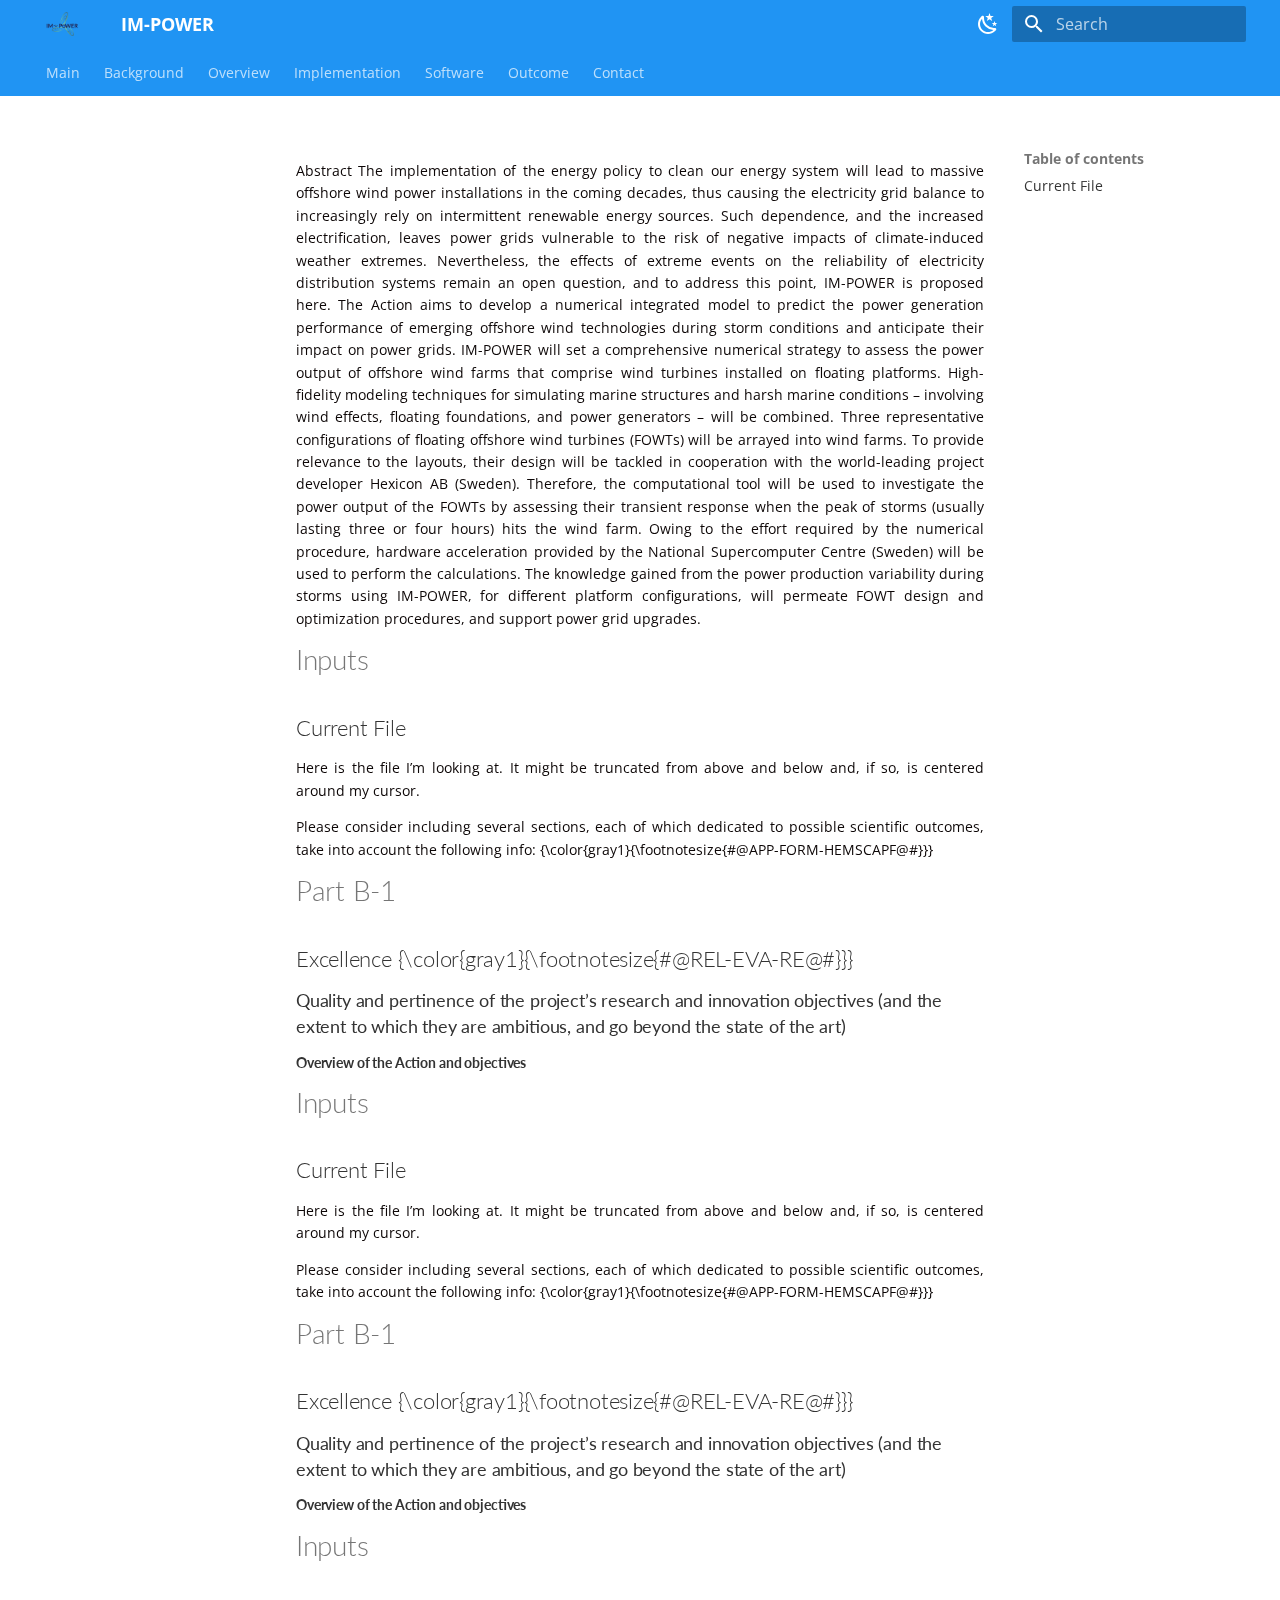
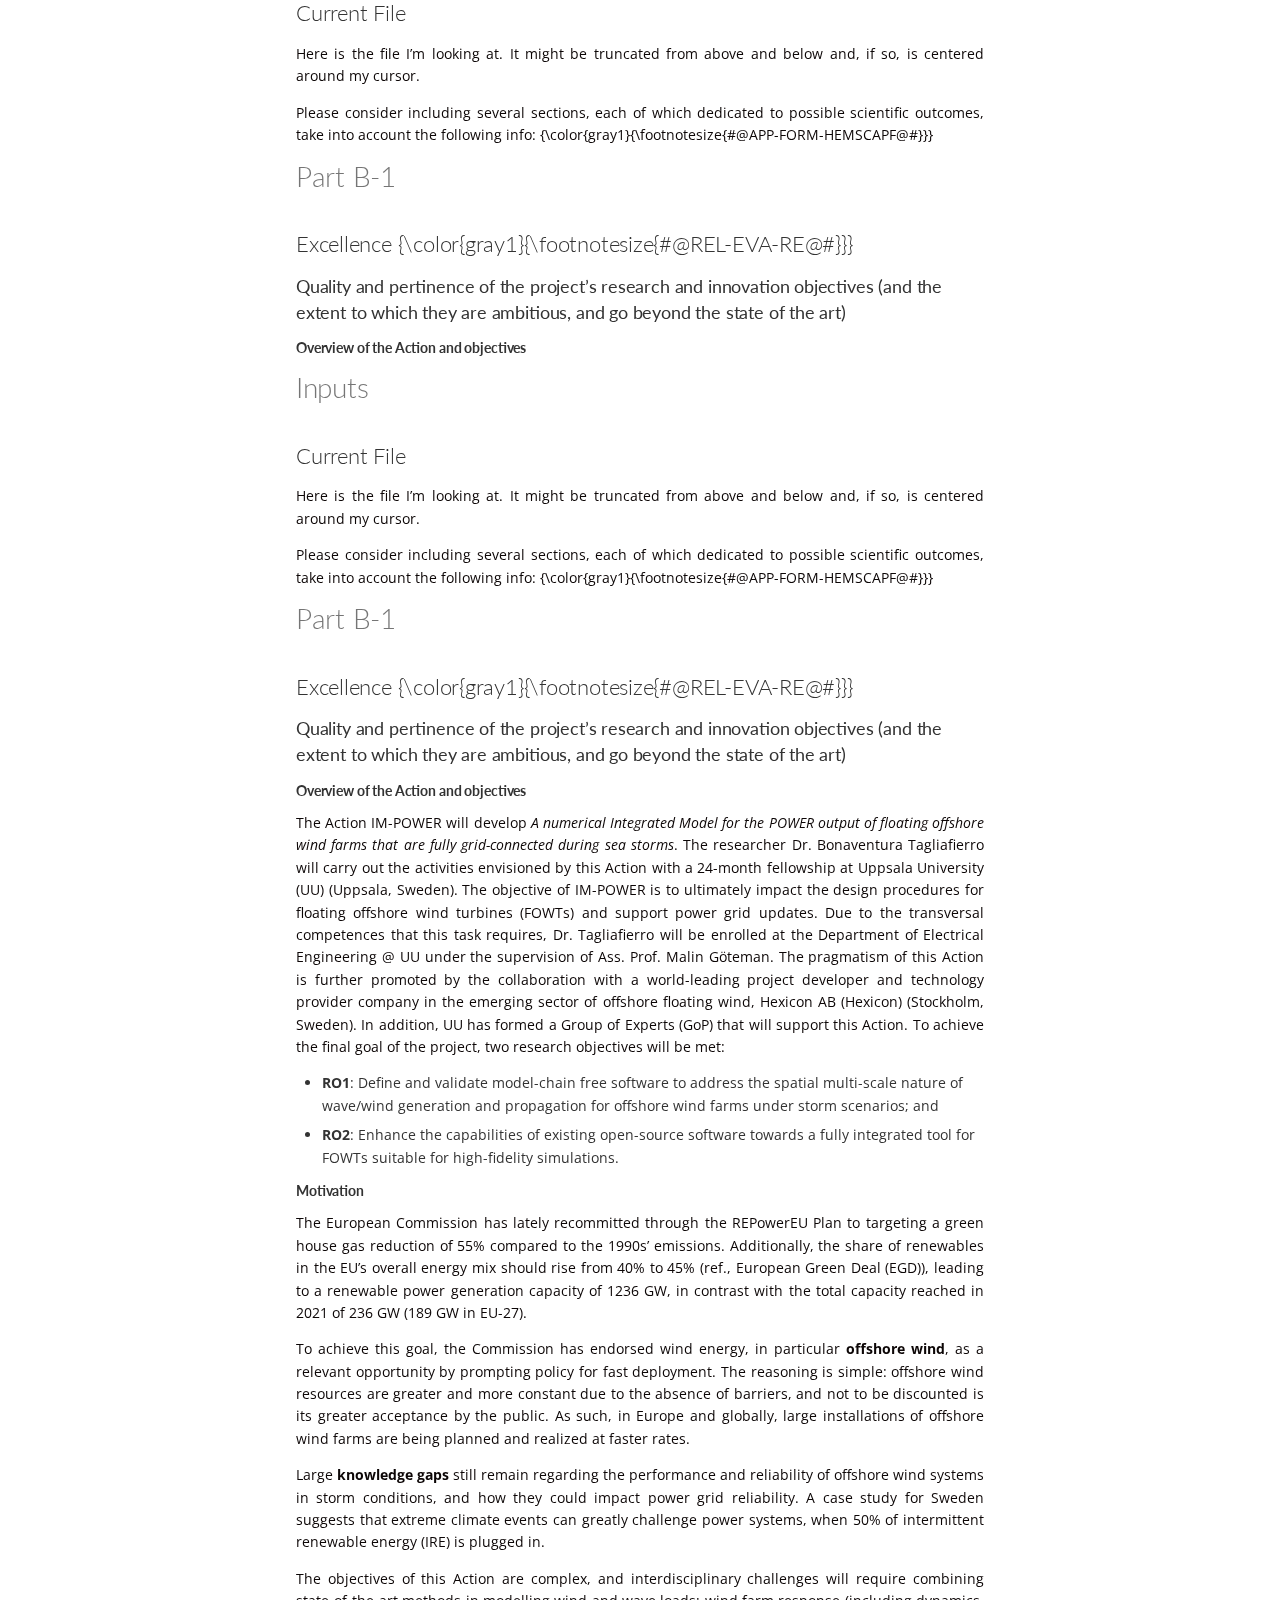
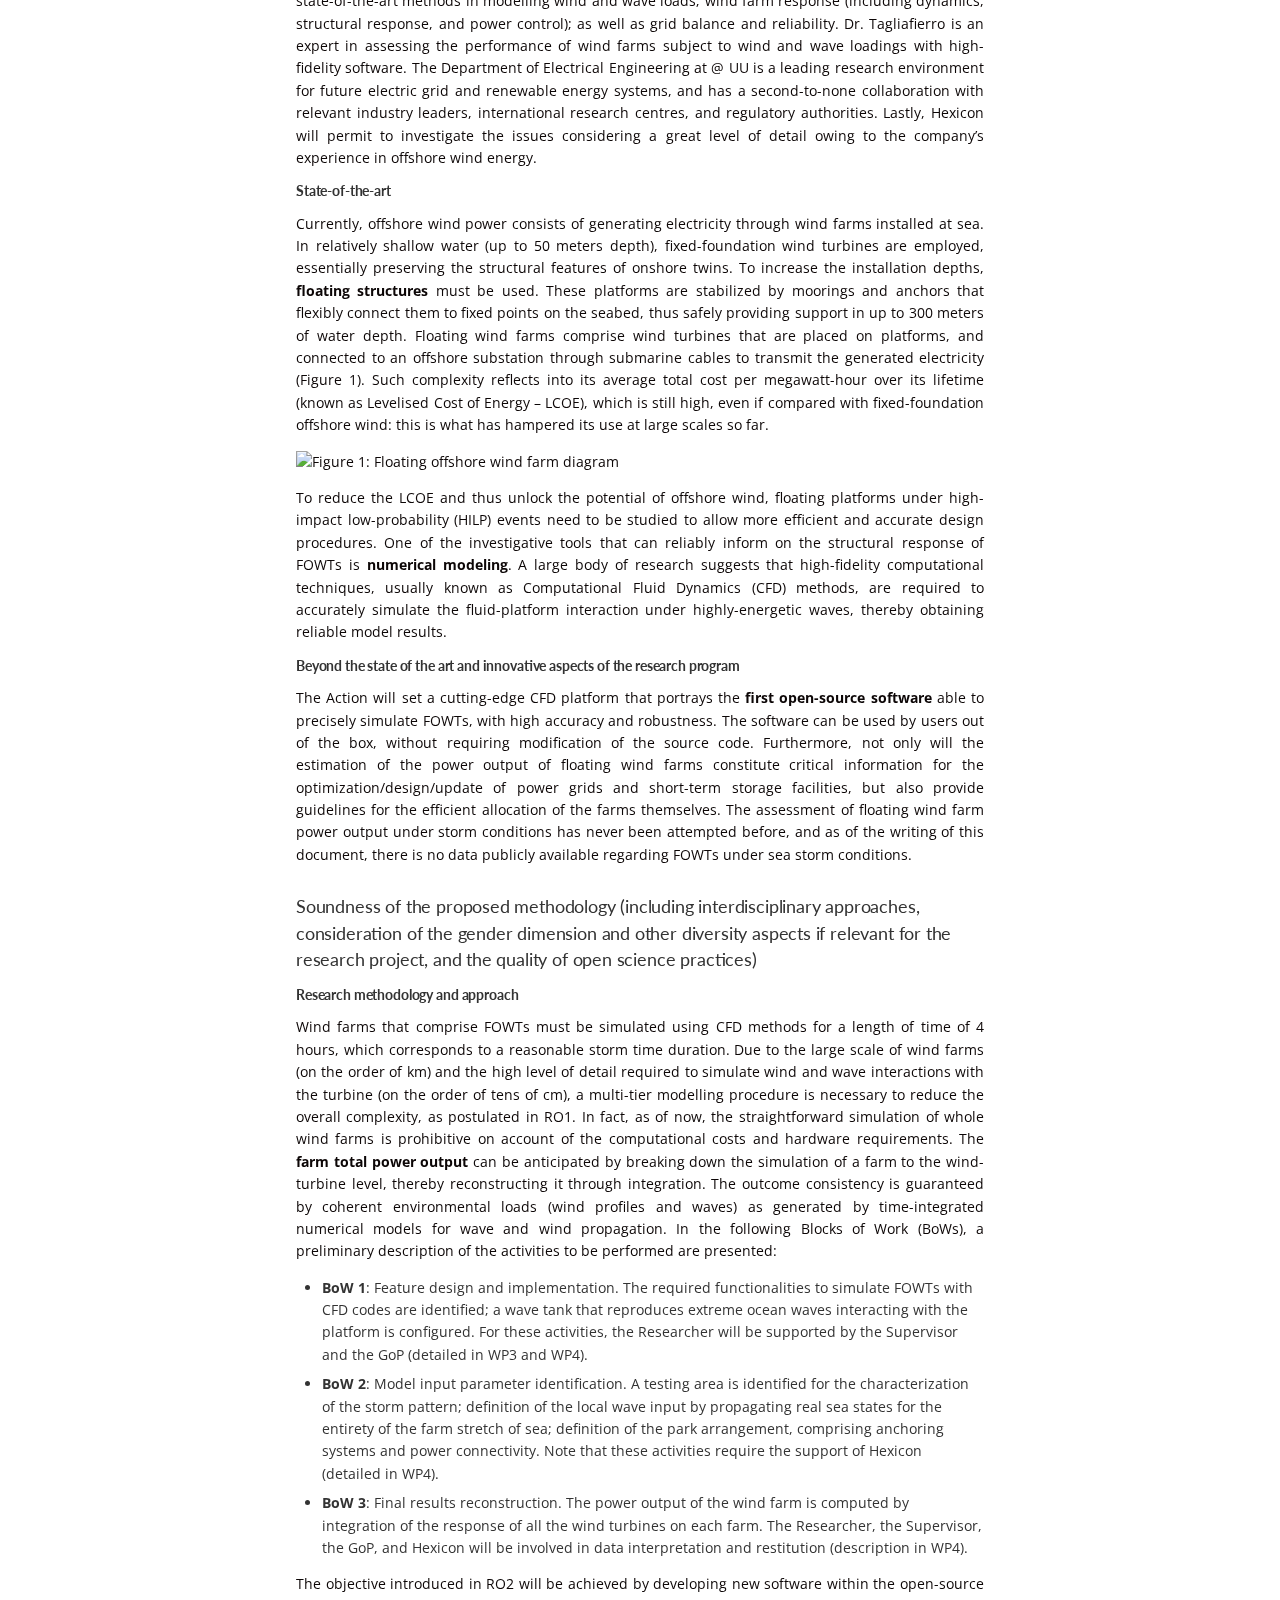
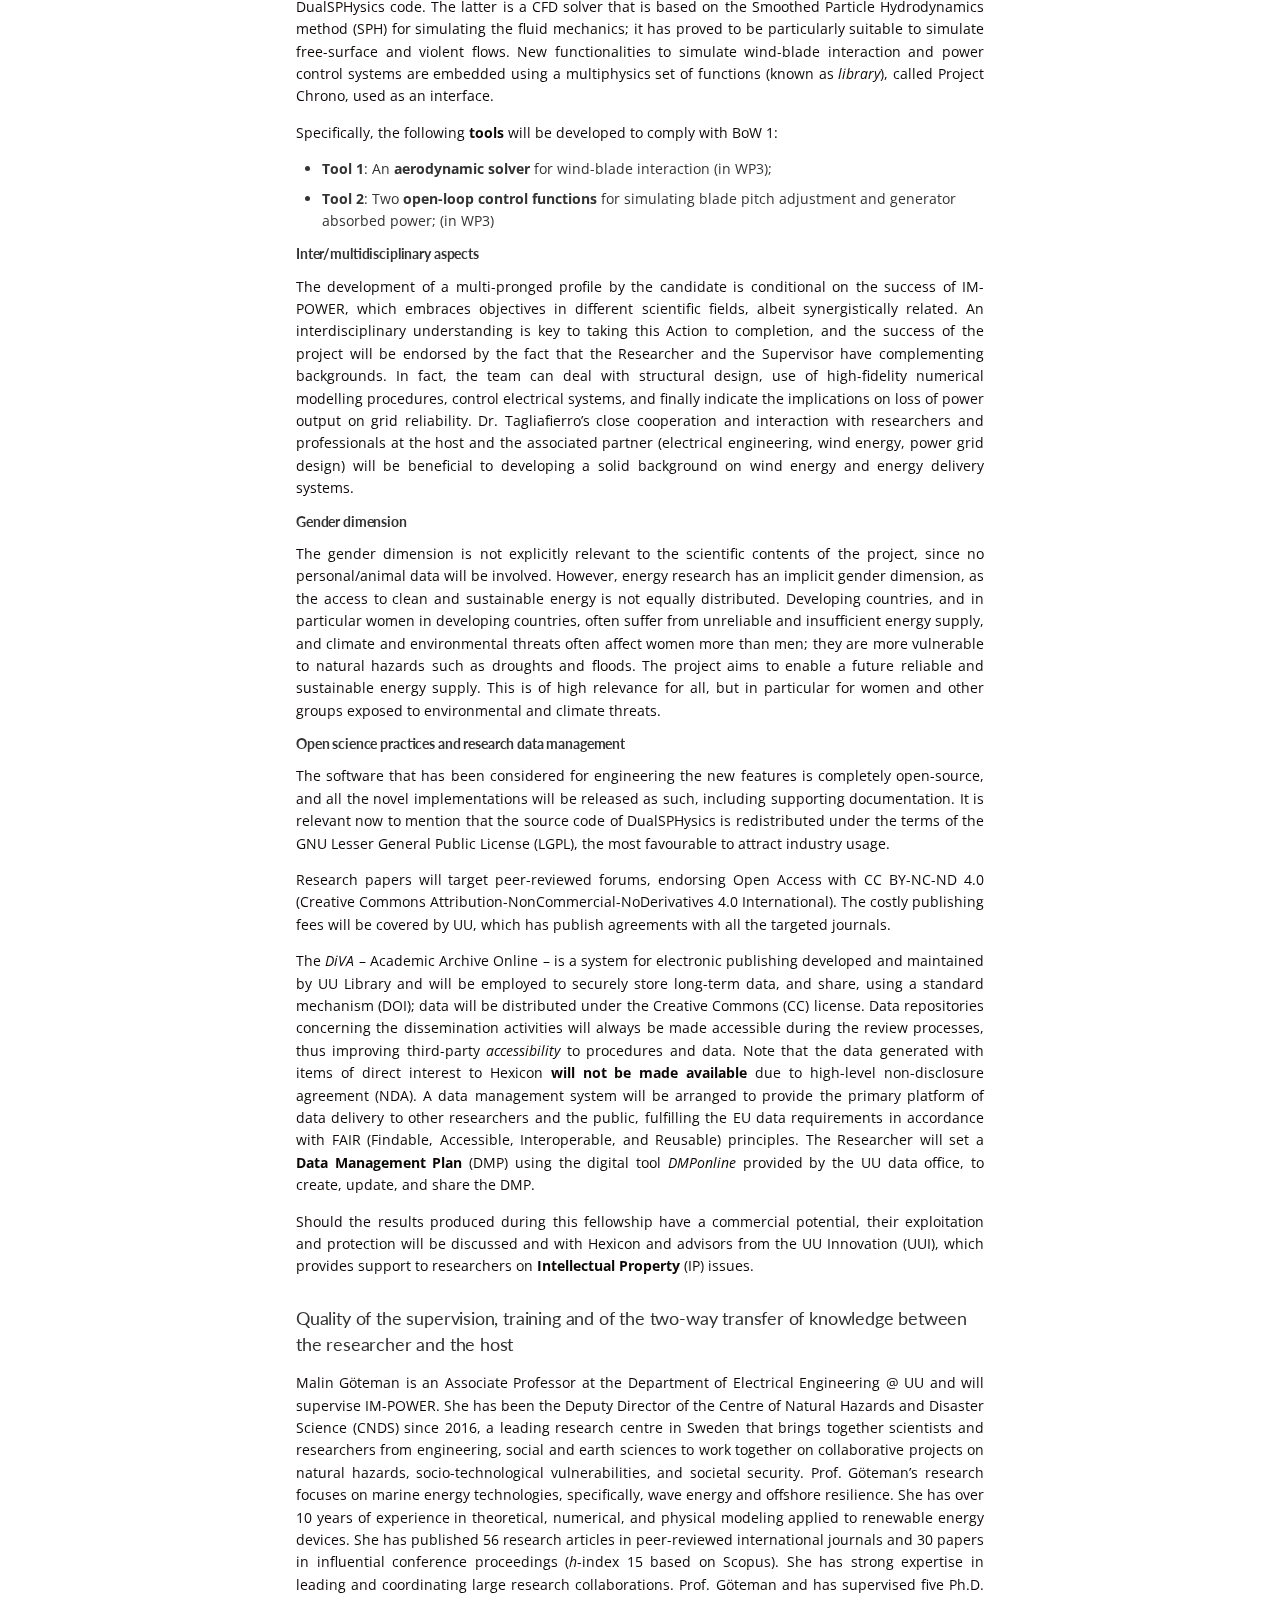
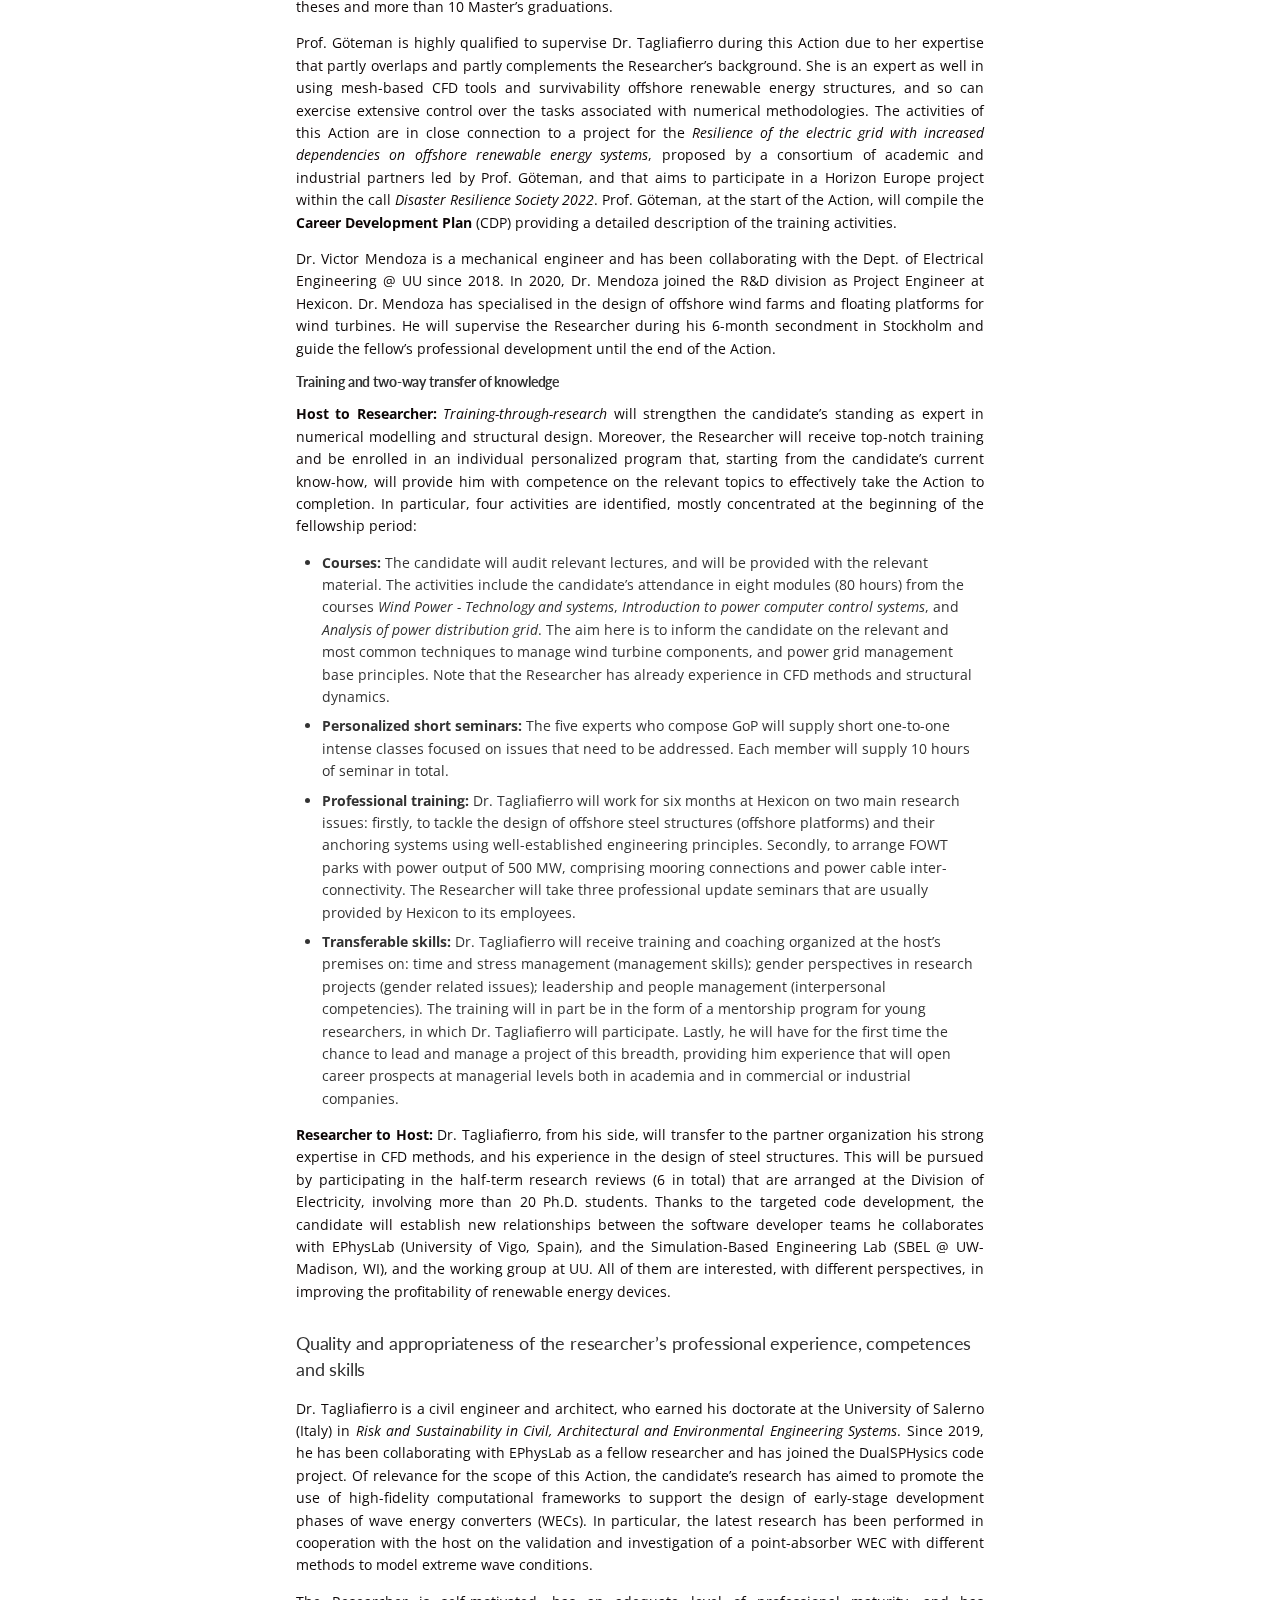
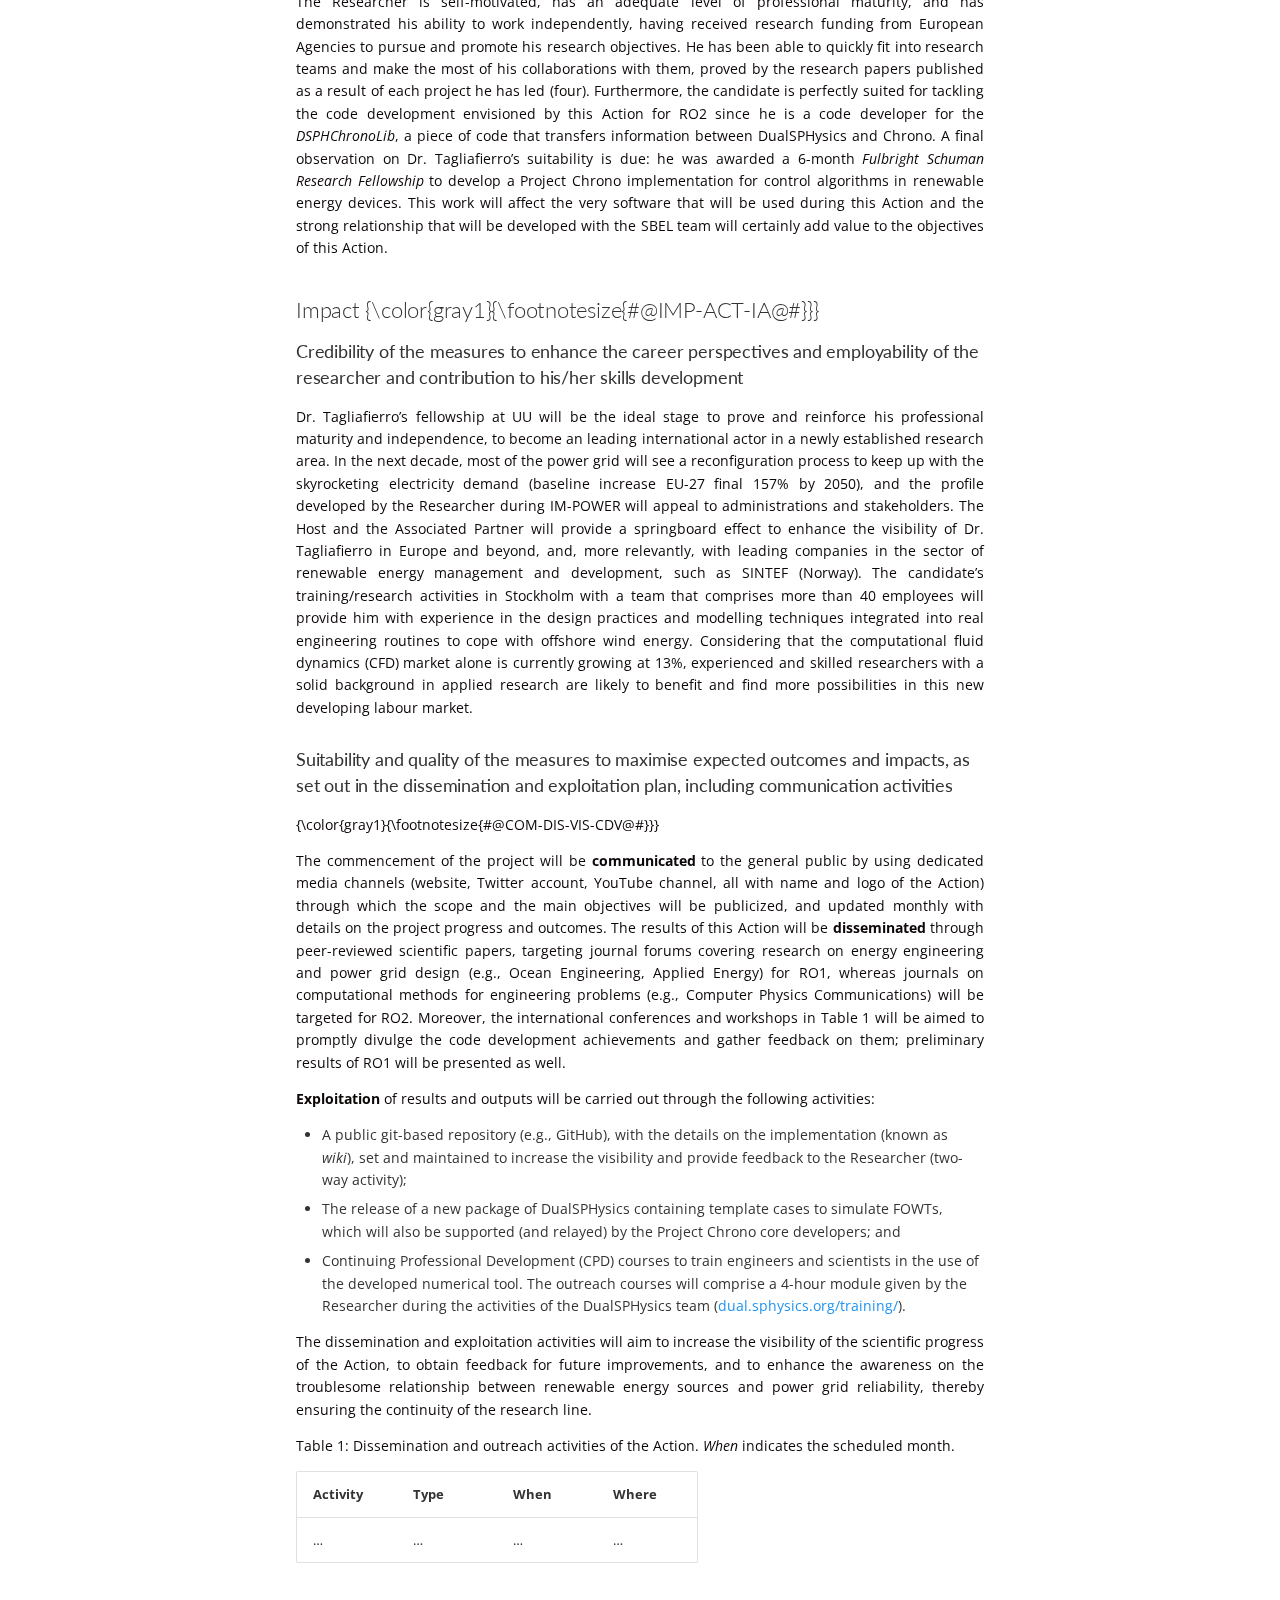
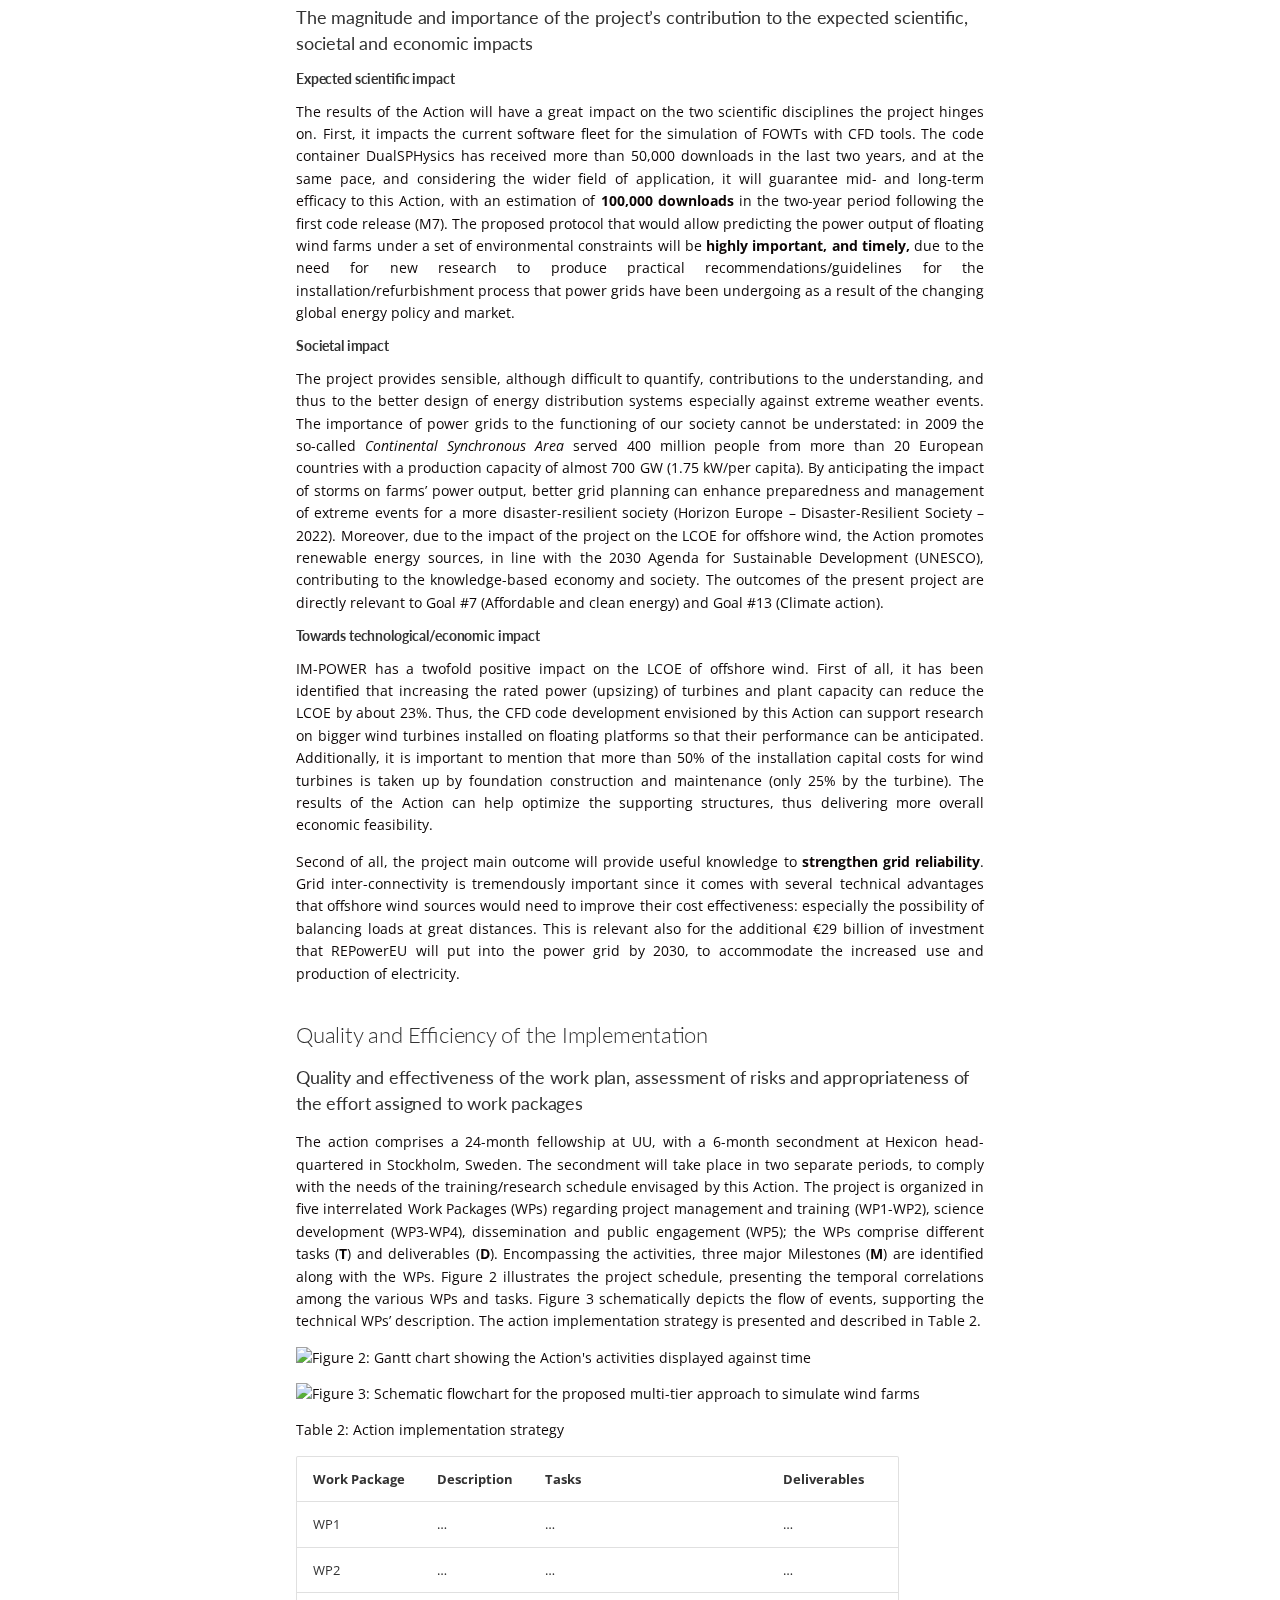
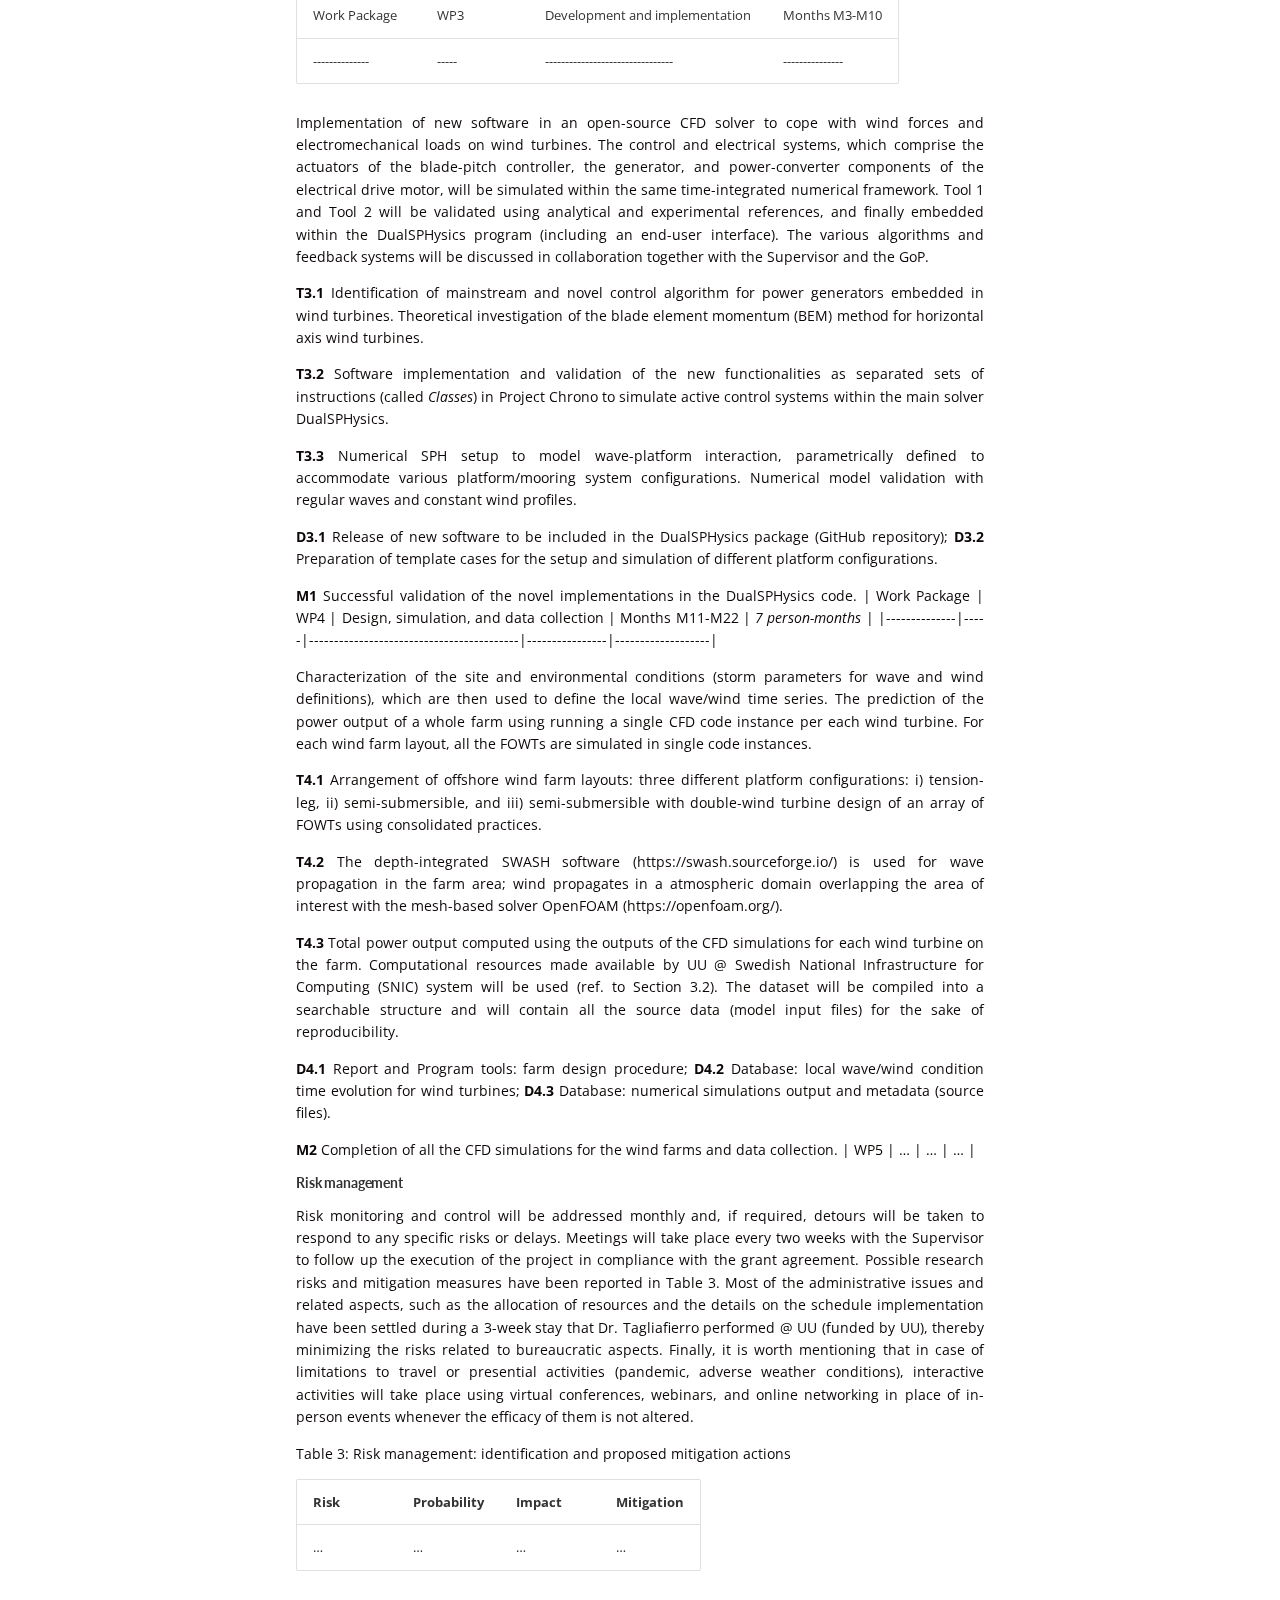
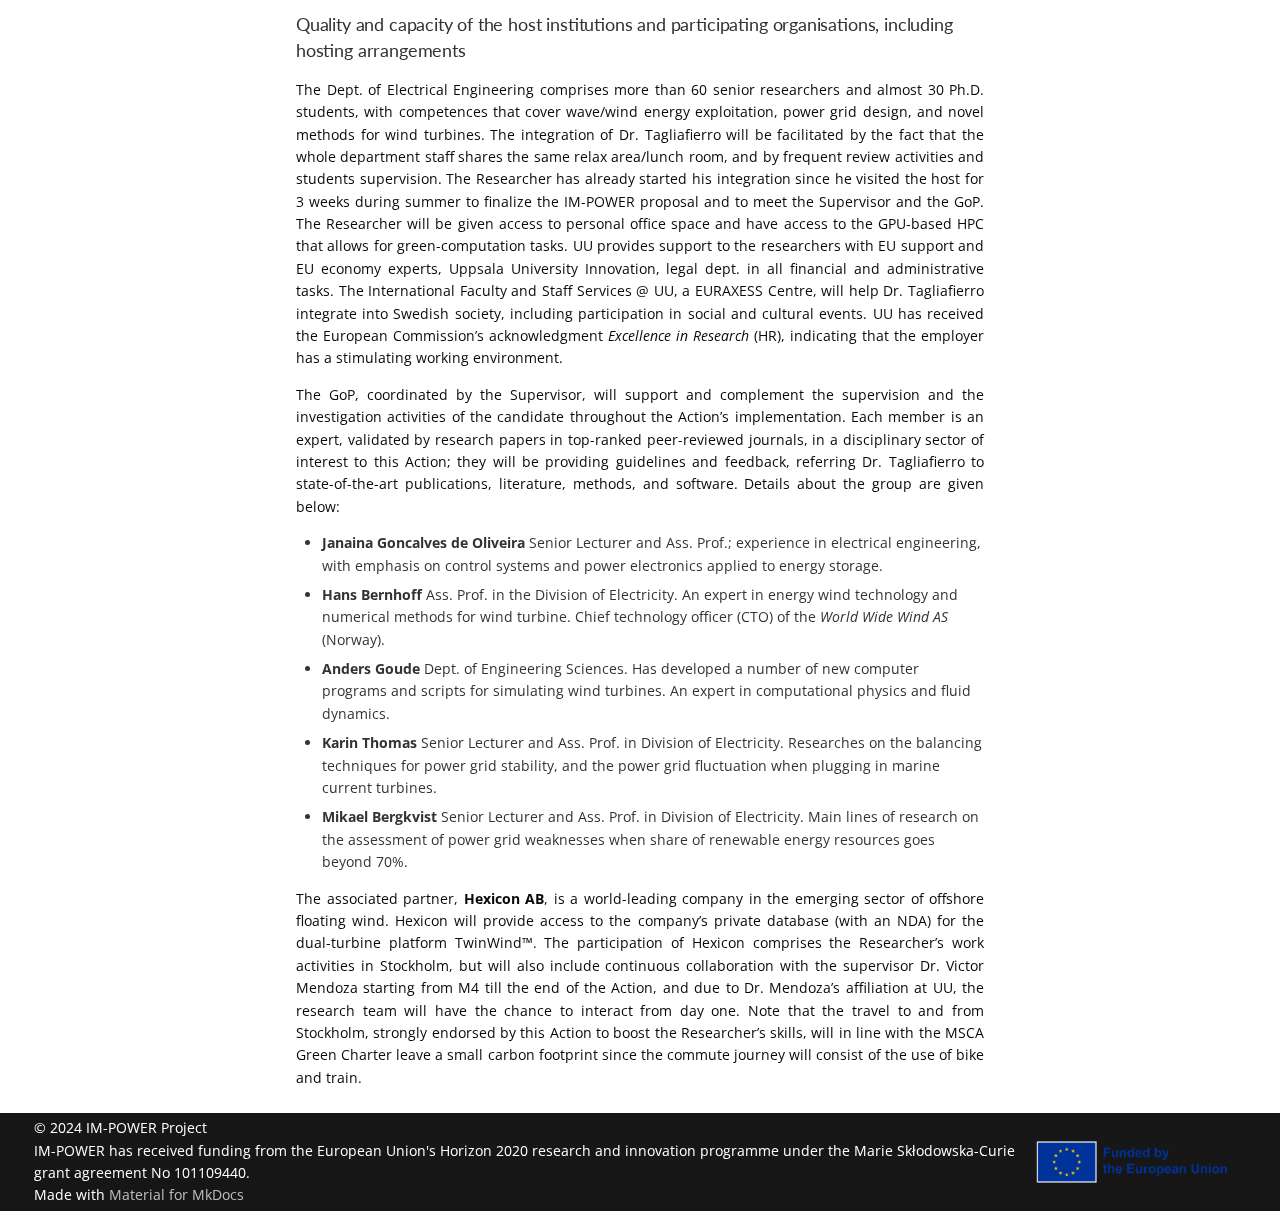
==== commit 9345a21c: "Add files via upload" ====
--- a/info/index.html
+++ b/info/index.html
@@ -10,7 +10,7 @@
         <meta name="author" content="Bonaventura Tagliafierro">
       
       
-        <link rel="canonical" href="https://example.com/info/">
+        <link rel="canonical" href="https://btagliafierro.github.io/im-power/info/">
       
       
       
@@ -130,18 +130,8 @@
     
     <input class="md-option" data-md-color-media="(prefers-color-scheme: light)" data-md-color-scheme="default" data-md-color-primary="blue" data-md-color-accent="light-blue"  aria-label="Switch to dark mode"  type="radio" name="__palette" id="__palette_0">
     
-      <label class="md-header__button md-icon" title="Switch to dark mode" for="__palette_1" hidden>
+      <label class="md-header__button md-icon" title="Switch to dark mode" for="__palette_0" hidden>
         <svg xmlns="http://www.w3.org/2000/svg" viewBox="0 0 24 24"><path d="m17.75 4.09-2.53 1.94.91 3.06-2.63-1.81-2.63 1.81.91-3.06-2.53-1.94L12.44 4l1.06-3 1.06 3zm3.5 6.91-1.64 1.25.59 1.98-1.7-1.17-1.7 1.17.59-1.98L15.75 11l2.06-.05L18.5 9l.69 1.95zm-2.28 4.95c.83-.08 1.72 1.1 1.19 1.85-.32.45-.66.87-1.08 1.27C15.17 23 8.84 23 4.94 19.07c-3.91-3.9-3.91-10.24 0-14.14.4-.4.82-.76 1.27-1.08.75-.53 1.93.36 1.85 1.19-.27 2.86.69 5.83 2.89 8.02a9.96 9.96 0 0 0 8.02 2.89m-1.64 2.02a12.08 12.08 0 0 1-7.8-3.47c-2.17-2.19-3.33-5-3.49-7.82-2.81 3.14-2.7 7.96.31 10.98 3.02 3.01 7.84 3.12 10.98.31"/></svg>
-      </label>
-    
-  
-    
-    
-    
-    <input class="md-option" data-md-color-media="(prefers-color-scheme: dark)" data-md-color-scheme="slate" data-md-color-primary="blue" data-md-color-accent="light-blue"  aria-label="Switch to light mode"  type="radio" name="__palette" id="__palette_1">
-    
-      <label class="md-header__button md-icon" title="Switch to light mode" for="__palette_0" hidden>
-        <svg xmlns="http://www.w3.org/2000/svg" viewBox="0 0 24 24"><path d="M12 7a5 5 0 0 1 5 5 5 5 0 0 1-5 5 5 5 0 0 1-5-5 5 5 0 0 1 5-5m0 2a3 3 0 0 0-3 3 3 3 0 0 0 3 3 3 3 0 0 0 3-3 3 3 0 0 0-3-3m0-7 2.39 3.42C13.65 5.15 12.84 5 12 5s-1.65.15-2.39.42zM3.34 7l4.16-.35A7.2 7.2 0 0 0 5.94 8.5c-.44.74-.69 1.5-.83 2.29zm.02 10 1.76-3.77a7.131 7.131 0 0 0 2.38 4.14zM20.65 7l-1.77 3.79a7.02 7.02 0 0 0-2.38-4.15zm-.01 10-4.14.36c.59-.51 1.12-1.14 1.54-1.86.42-.73.69-1.5.83-2.29zM12 22l-2.41-3.44c.74.27 1.55.44 2.41.44.82 0 1.63-.17 2.37-.44z"/></svg>
       </label>
     
   
@@ -210,7 +200,7 @@
   
   
     <li class="md-tabs__item">
-      <a href=".." class="md-tabs__link">
+      <a href="../pages/" class="md-tabs__link">
         
   
     
@@ -244,12 +234,29 @@
   
   
     <li class="md-tabs__item">
-      <a href="../pages/methodology/" class="md-tabs__link">
+      <a href="../pages/overview/" class="md-tabs__link">
         
   
     
   
   Overview
+
+      </a>
+    </li>
+  
+
+      
+        
+  
+  
+  
+    <li class="md-tabs__item">
+      <a href="../pages/implementation/" class="md-tabs__link">
+        
+  
+    
+  
+  Implementation
 
       </a>
     </li>
@@ -271,23 +278,6 @@
         </a>
       </li>
     
-  
-
-      
-        
-  
-  
-  
-    <li class="md-tabs__item">
-      <a href="../pages/happening/" class="md-tabs__link">
-        
-  
-    
-  
-  Happening now
-
-      </a>
-    </li>
   
 
       
@@ -364,7 +354,7 @@
   
   
     <li class="md-nav__item">
-      <a href=".." class="md-nav__link">
+      <a href="../pages/" class="md-nav__link">
         
   
   <span class="md-ellipsis">
@@ -404,7 +394,7 @@
   
   
     <li class="md-nav__item">
-      <a href="../pages/methodology/" class="md-nav__link">
+      <a href="../pages/overview/" class="md-nav__link">
         
   
   <span class="md-ellipsis">
@@ -423,6 +413,26 @@
   
   
   
+    <li class="md-nav__item">
+      <a href="../pages/implementation/" class="md-nav__link">
+        
+  
+  <span class="md-ellipsis">
+    Implementation
+  </span>
+  
+
+      </a>
+    </li>
+  
+
+    
+      
+      
+  
+  
+  
+  
     
     
     
@@ -438,10 +448,10 @@
         
           
         
-        <input class="md-nav__toggle md-toggle md-toggle--indeterminate" type="checkbox" id="__nav_4" >
-        
-          
-          <label class="md-nav__link" for="__nav_4" id="__nav_4_label" tabindex="0">
+        <input class="md-nav__toggle md-toggle md-toggle--indeterminate" type="checkbox" id="__nav_5" >
+        
+          
+          <label class="md-nav__link" for="__nav_5" id="__nav_5_label" tabindex="0">
             
   
   <span class="md-ellipsis">
@@ -452,8 +462,8 @@
             <span class="md-nav__icon md-icon"></span>
           </label>
         
-        <nav class="md-nav" data-md-level="1" aria-labelledby="__nav_4_label" aria-expanded="false">
-          <label class="md-nav__title" for="__nav_4">
+        <nav class="md-nav" data-md-level="1" aria-labelledby="__nav_5_label" aria-expanded="false">
+          <label class="md-nav__title" for="__nav_5">
             <span class="md-nav__icon md-icon"></span>
             Software
           </label>
@@ -483,26 +493,6 @@
           </ul>
         </nav>
       
-    </li>
-  
-
-    
-      
-      
-  
-  
-  
-  
-    <li class="md-nav__item">
-      <a href="../pages/happening/" class="md-nav__link">
-        
-  
-  <span class="md-ellipsis">
-    Happening now
-  </span>
-  
-
-      </a>
     </li>
   
 
--- a/stylesheets/custom.css
+++ b/stylesheets/custom.css
@@ -1,122 +1,122 @@
-@import url('https://fonts.googleapis.com/css2?family=Open+Sans:wght@400;600;700&family=Lato:wght@700&display=swap');
-
-:root {
-    --md-text-font: "Open Sans", -apple-system, BlinkMacSystemFont, "Segoe UI", Roboto, Helvetica, Arial, sans-serif;
-    --md-code-font: "SFMono-Regular", Consolas, "Liberation Mono", Menlo, Courier, monospace;
-  }
-  
-  body {
-    font-family: var(--md-text-font);
-    font-weight: 400;
-    line-height: 1.8;
-    font-size: 18px; 
-    color: #333;
-  }
-  
-  /* custom.css */
-
-/* Style for the unordered list */
-ul.fancy-list {
-    list-style: none; /* Remove default bullets */
-    padding: 0;       /* Remove default padding */
-  }
-  
-  ul.fancy-list li {
-    position: relative; /* Positioning for custom bullet */
-    padding-left: 1.5em; /* Space for custom bullet */
-    margin-bottom: 10px; /* Space between list items */
-    font-family: "Source Sans Pro", sans-serif; /* Font for list items */
-    font-size: 1em; /* Font size for list items */
-  }
-  
-  /* Custom bullet style */
-  ul.fancy-list li::before {
-    content: "✦"; /* Use a fancy symbol as bullet */
-    position: absolute; /* Position it before the list item */
-    left: 0; /* Align to the left of the list item */
-    font-size: 1.2em; /* Size of the bullet */
-    line-height: 1; /* Align with text */
-    color: #2196f3; /* This matches the primary theme color */
-  }
-
-h1, h2, h3, h4, h5, h6 {
-  font-family: "Lato", var(--md-text-font);
-  font-weight: 700;
-  line-height: 1.1;
-}
-
-.md-typeset {
-  font-size: 0.7rem; 
-}
-
-code, pre {
-  font-family: var(--md-code-font);
-  font-size: 0.85em;  
-}
-
-.md-typeset p {
-  margin-bottom: 0.8em;  
-}
-
-.fancy-list {
-  list-style-type: none;
-  padding-left: 0;
-}
-
-.fancy-list li {
-  margin-bottom: 10px;
-}
-
-/* Style for the custom bullet */
-.fancy-list li::before {
-  content: "✦";
-  color: #4caf50; /* Default color */
-  margin-right: 10px;
-}
-
-/* Specific colors for different sections */
-.objectives .fancy-list li::before {
-  color: #4caf50; /* Green for objectives */
-}
-
-.methodology .fancy-list li::before {
-  color: #2196F3; /* Blue for methodology */
-}
-
-.tools .fancy-list li::before {
-  color: #ff9800; /* Orange for tools */
-}
-
-/* Updated footer layout */
-.md-footer-meta .md-footer-meta__inner {
-    position: relative;
-    display: flex;
-    justify-content: space-between;
-    align-items: center;
-    padding-right: 220px; /* Increased space for the logo */
-}
-
-.md-footer-copyright {
-    flex-grow: 1;
-}
-
-/* Logo styling */
-.md-footer-meta .md-footer-meta__inner::after {
-    content: '';
-    display: block;
-    width: 200px; /* Adjust based on your logo's width */
-    height: 67px; /* Adjust based on your logo's height */
-    background-image: url('../assets/images/eulogo.png');
-    background-size: contain;
-    background-repeat: no-repeat;
-    background-position: center;
-    position: absolute;
-    right: 15px; /* Adjust this value to fine-tune the right margin */
-    top: 50%;
-    transform: translateY(-50%);
-}
-
-/* Ensure the social icons don't overlap with the logo */
-.md-footer-social {
-    margin-right: 220px; /* Adjust if needed */
-}
+@import url('https://fonts.googleapis.com/css2?family=Open+Sans:wght@400;600;700&family=Lato:wght@700&display=swap');
+
+:root {
+    --md-text-font: "Open Sans", -apple-system, BlinkMacSystemFont, "Segoe UI", Roboto, Helvetica, Arial, sans-serif;
+    --md-code-font: "SFMono-Regular", Consolas, "Liberation Mono", Menlo, Courier, monospace;
+  }
+  
+  body {
+    font-family: var(--md-text-font);
+    font-weight: 400;
+    line-height: 1.8;
+    font-size: 18px; 
+    color: #333;
+  }
+  
+  /* custom.css */
+
+/* Style for the unordered list */
+ul.fancy-list {
+    list-style: none; /* Remove default bullets */
+    padding: 0;       /* Remove default padding */
+  }
+  
+  ul.fancy-list li {
+    position: relative; /* Positioning for custom bullet */
+    padding-left: 1.5em; /* Space for custom bullet */
+    margin-bottom: 10px; /* Space between list items */
+    font-family: "Source Sans Pro", sans-serif; /* Font for list items */
+    font-size: 1em; /* Font size for list items */
+  }
+  
+  /* Custom bullet style */
+  ul.fancy-list li::before {
+    content: "✦"; /* Use a fancy symbol as bullet */
+    position: absolute; /* Position it before the list item */
+    left: 0; /* Align to the left of the list item */
+    font-size: 1.2em; /* Size of the bullet */
+    line-height: 1; /* Align with text */
+    color: #2196f3; /* This matches the primary theme color */
+  }
+
+h1, h2, h3, h4, h5, h6 {
+  font-family: "Lato", var(--md-text-font);
+  font-weight: 700;
+  line-height: 1.1;
+}
+
+.md-typeset {
+  font-size: 0.7rem; 
+}
+
+code, pre {
+  font-family: var(--md-code-font);
+  font-size: 0.85em;  
+}
+
+.md-typeset p {
+  margin-bottom: 0.8em;  
+}
+
+.fancy-list {
+  list-style-type: none;
+  padding-left: 0;
+}
+
+.fancy-list li {
+  margin-bottom: 10px;
+}
+
+/* Style for the custom bullet */
+.fancy-list li::before {
+  content: "✦";
+  color: #4caf50; /* Default color */
+  margin-right: 10px;
+}
+
+/* Specific colors for different sections */
+.objectives .fancy-list li::before {
+  color: #4caf50; /* Green for objectives */
+}
+
+.methodology .fancy-list li::before {
+  color: #2196F3; /* Blue for methodology */
+}
+
+.tools .fancy-list li::before {
+  color: #ff9800; /* Orange for tools */
+}
+
+/* Updated footer layout */
+.md-footer-meta .md-footer-meta__inner {
+    position: relative;
+    display: flex;
+    justify-content: space-between;
+    align-items: center;
+    padding-right: 220px; /* Increased space for the logo */
+}
+
+.md-footer-copyright {
+    flex-grow: 1;
+}
+
+/* Logo styling */
+.md-footer-meta .md-footer-meta__inner::after {
+    content: '';
+    display: block;
+    width: 200px; /* Adjust based on your logo's width */
+    height: 67px; /* Adjust based on your logo's height */
+    background-image: url('../assets/images/eulogo.png');
+    background-size: contain;
+    background-repeat: no-repeat;
+    background-position: center;
+    position: absolute;
+    right: 15px; /* Adjust this value to fine-tune the right margin */
+    top: 50%;
+    transform: translateY(-50%);
+}
+
+/* Ensure the social icons don't overlap with the logo */
+.md-footer-social {
+    margin-right: 220px; /* Adjust if needed */
+}
